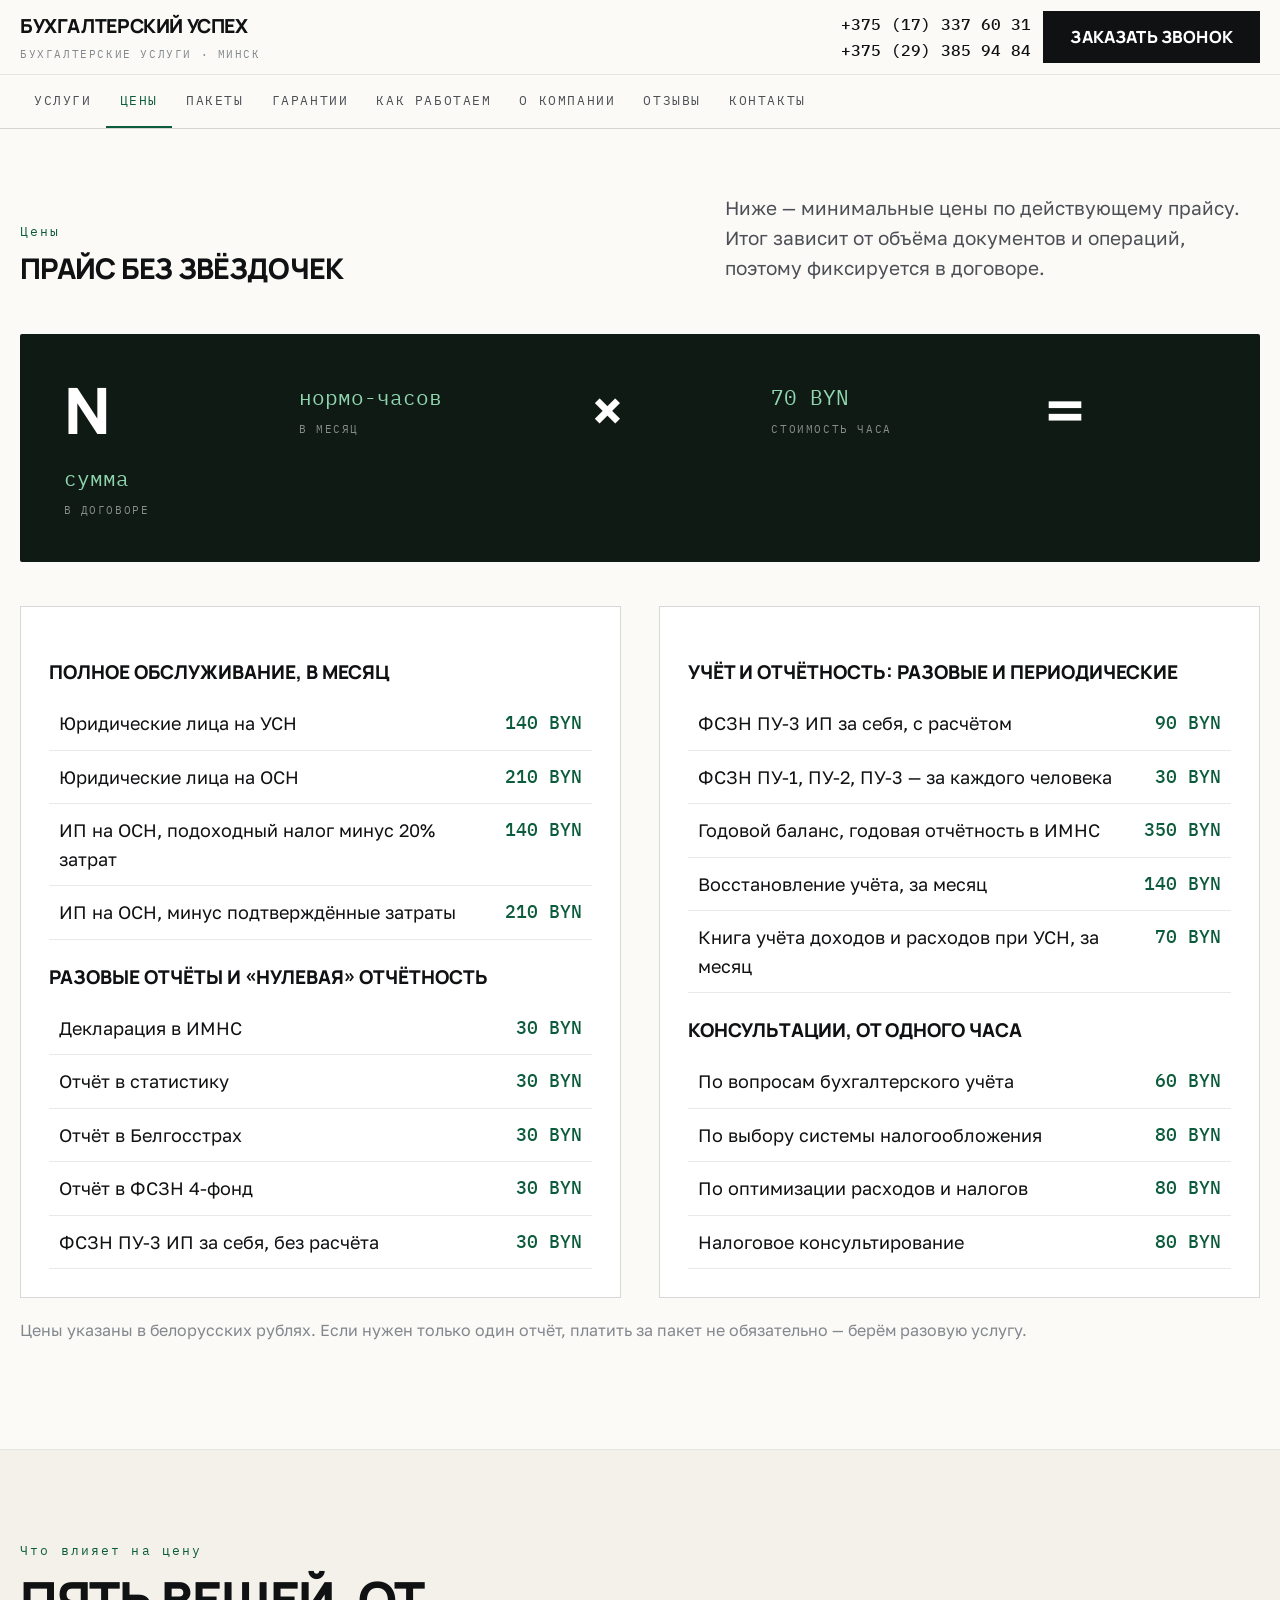
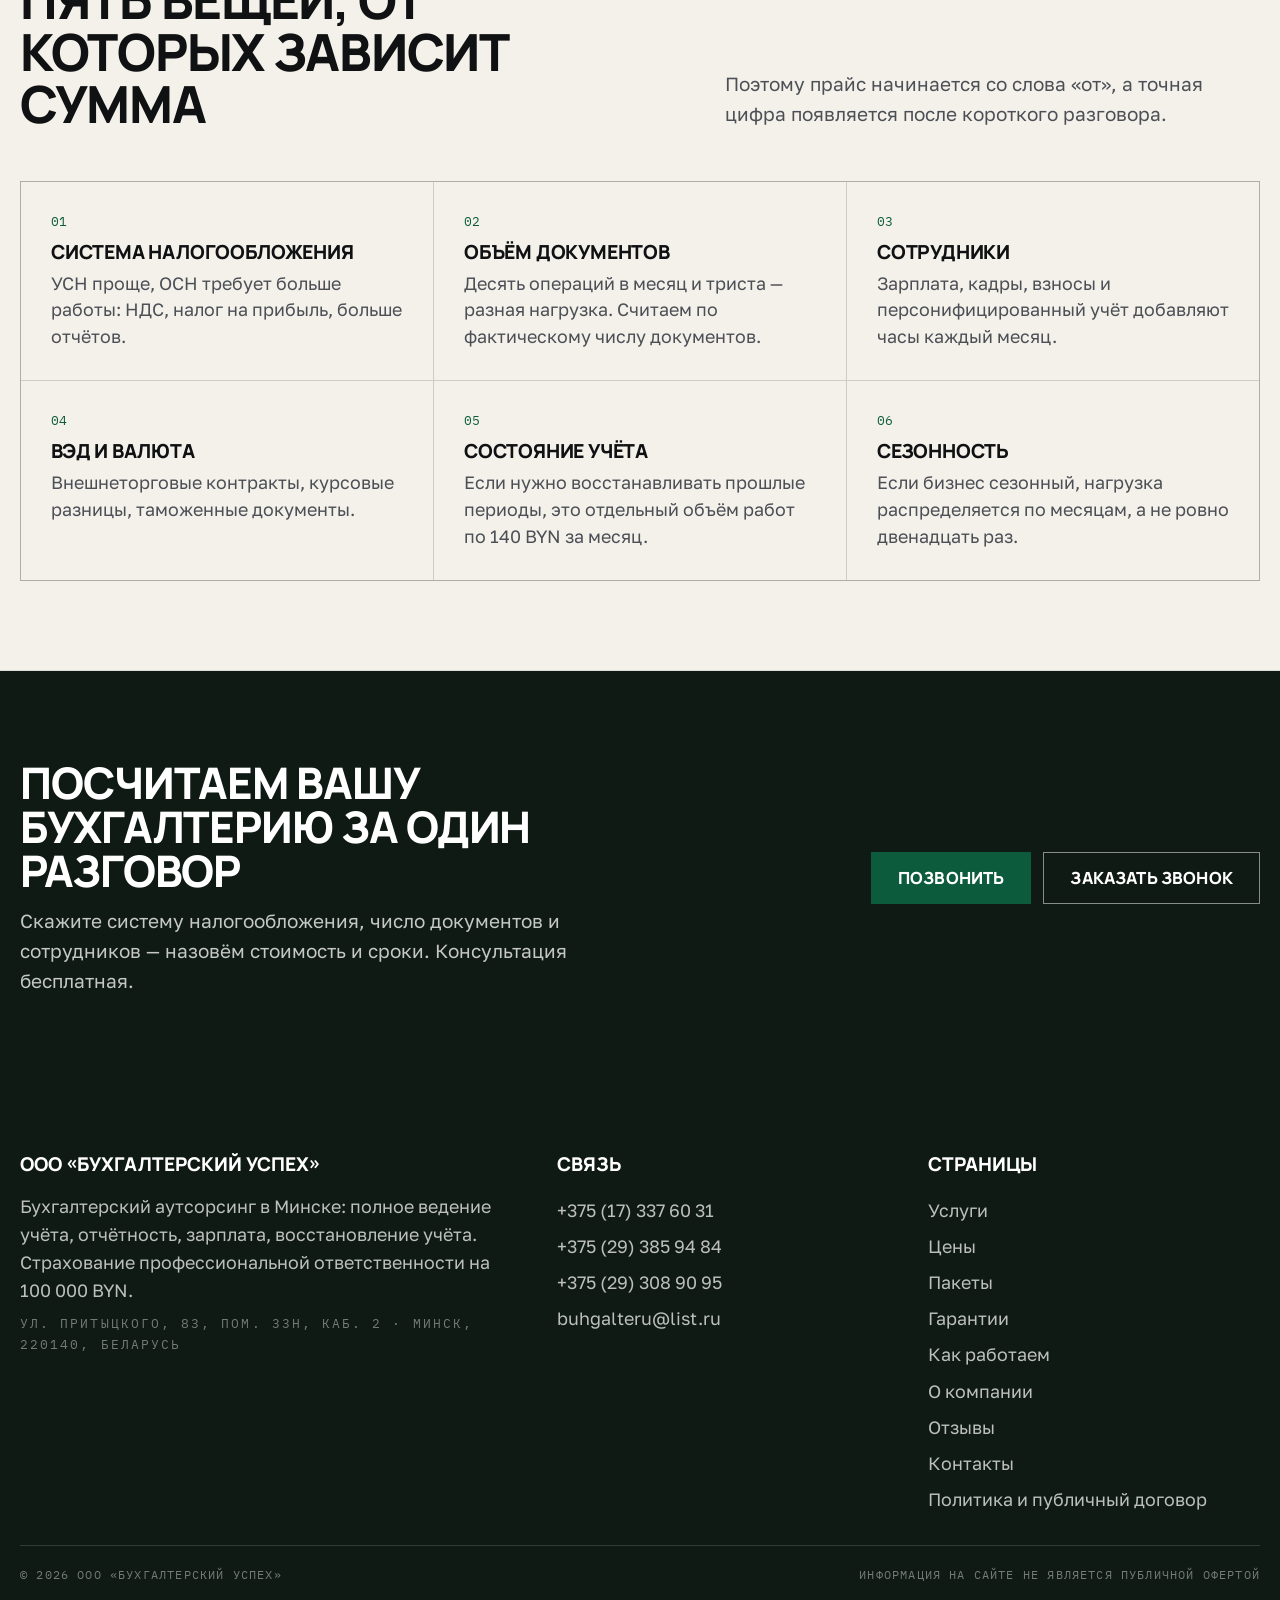
==== ceny.html @ fa07ab84 "Новый сайт Бухгалтерский успех: 10 страниц, крупная типографика, реальный прайс и пакеты, калькулято" ====
<!doctype html><html lang="ru"><head>
<meta charset="utf-8"><meta name="viewport" content="width=device-width,initial-scale=1">
<title>Цены на бухгалтерские услуги в Минске | Бухгалтерский успех</title><meta name="description" content="Прайс: обслуживание от 140 BYN для юрлиц на УСН, разовые отчёты от 30 BYN, годовой баланс 350 BYN, восстановление учёта 140 BYN в месяц, консультации от 60 BYN. Нормо-час 70 BYN.">
<meta property="og:title" content="Цены на бухгалтерские услуги в Минске | Бухгалтерский успех"><meta property="og:description" content="Прайс: обслуживание от 140 BYN для юрлиц на УСН, разовые отчёты от 30 BYN, годовой баланс 350 BYN, восстановление учёта 140 BYN в месяц, консультации от 60 BYN. Нормо-час 70 BYN.">
<meta property="og:type" content="website"><meta property="og:locale" content="ru_BY">
<link rel="icon" href="assets/img/favicon.svg" type="image/svg+xml">
<link rel="preconnect" href="https://fonts.googleapis.com"><link rel="preconnect" href="https://fonts.gstatic.com" crossorigin>
<link href="https://fonts.googleapis.com/css2?family=Manrope:wght@600;800&family=Golos+Text:wght@400;500;600&family=IBM+Plex+Mono:wght@400;500&display=swap" rel="stylesheet">
<style>
:root{--paper:#FBFAF7;--paper2:#F3F1EA;--ink:#101113;--ink2:#4C4F55;--ink3:#83878E;
--line:rgba(16,17,19,.16);--line2:rgba(16,17,19,.09);--deep:#0F1A15;--green:#0C5B3C;--green2:#0A4A31;
--f-d:'Manrope',system-ui,sans-serif;--f-t:'Golos Text',system-ui,sans-serif;--f-m:'IBM Plex Mono',monospace}
*{box-sizing:border-box}
html{-webkit-text-size-adjust:100%;font-size:19px}
body{margin:0;background:var(--paper);color:var(--ink);font-family:var(--f-t);font-size:19px;line-height:1.58;
-webkit-font-smoothing:antialiased;overflow-x:hidden}
body.is-locked{overflow:hidden}
img{max-width:100%;display:block}
a{color:inherit;text-decoration:none}
h1,h2,h3{font-family:var(--f-d);font-weight:800;letter-spacing:-.025em;line-height:1.02;margin:0;text-transform:uppercase;overflow-wrap:break-word;hyphens:auto}
.grid>*,.head>*,.frame>*,.cta>*{min-width:0}
p{margin:0 0 1em}
.wrap{width:min(1260px,100% - 40px);margin-inline:auto}
.mono{font-family:var(--f-m);font-size:.68rem;letter-spacing:.16em;text-transform:uppercase;color:var(--ink3)}
.top{position:sticky;top:0;z-index:60;background:rgba(251,250,247,.97);backdrop-filter:blur(10px);border-bottom:1px solid var(--line)}
.top__row{display:flex;align-items:center;gap:12px;min-height:74px;min-width:0}
.brand{display:flex;flex-direction:column;gap:3px;min-width:0;overflow:hidden;white-space:nowrap}
.brand b{font-family:var(--f-d);font-weight:800;font-size:1.02rem;letter-spacing:-.02em;text-transform:uppercase}
.brand span{font-family:var(--f-m);font-size:.6rem;letter-spacing:.14em;text-transform:uppercase;color:var(--ink3)}
.top__sp{flex:1;min-width:8px}
@media (max-width:700px){.brand span{display:none}}
.telbox{display:flex;flex-direction:column;gap:1px;text-align:right}
.telbox a{font-family:var(--f-m);font-size:.82rem;font-weight:500}
.telbox a:hover{color:var(--green)}
.btn{display:inline-flex;align-items:center;justify-content:center;gap:.5rem;min-height:52px;padding:0 26px;
background:var(--green);color:#fff;font-family:var(--f-d);font-weight:800;font-size:.88rem;letter-spacing:.01em;
text-transform:uppercase;border:1px solid var(--green);transition:background .18s,color .18s}
.btn:hover{background:var(--green2)}
.btn--dark{background:var(--ink);border-color:var(--ink)}
.btn--line{background:transparent;color:var(--ink);border-color:var(--ink)}
.btn--line:hover{background:var(--ink);color:#fff}
.burger{display:none;flex-direction:column;justify-content:center;gap:5px;width:46px;height:46px;border:1px solid var(--line);
background:transparent;padding:0 12px;cursor:pointer;flex:none;margin-left:auto}
.burger span{display:block;height:2px;background:var(--ink)}
@media (max-width:1099px){.telbox{display:none}.burger{display:flex}.top .btn{display:none}}
.navbar{border-top:1px solid var(--line2)}
.navbar__in{display:flex;align-items:center;gap:0;overflow-x:auto;scrollbar-width:none;-ms-overflow-style:none}
.navbar__in::-webkit-scrollbar{display:none;height:0}
.navbar a{flex:none;font-family:var(--f-m);font-size:.7rem;letter-spacing:.12em;text-transform:uppercase;
padding:15px 14px;white-space:nowrap;border-bottom:2px solid transparent;color:var(--ink2)}
.navbar a:hover{color:var(--ink);border-color:var(--green)}
.navbar a[aria-current="page"]{color:var(--green);border-color:var(--green)}
.hero{position:relative;min-height:clamp(560px,78vh,820px);display:flex;align-items:flex-end;overflow:hidden;background:var(--deep);color:#fff}
.hero__bg{position:absolute;inset:0}
.hero__bg img{width:100%;height:100%;object-fit:cover}
.hero::after{content:"";position:absolute;inset:0;background:linear-gradient(97deg,rgba(10,16,13,.93) 0%,rgba(10,16,13,.72) 48%,rgba(10,16,13,.14) 100%),linear-gradient(0deg,rgba(10,16,13,.7),rgba(10,16,13,0) 42%)}
.hero__in{position:relative;z-index:2;width:100%;padding-block:clamp(30px,5vw,64px)}
.hero h1{font-size:clamp(2.35rem,6vw,5.2rem);max-width:16ch}
.hero h1 i{font-style:normal;color:#8FD5AE}
.hero p{color:rgba(255,255,255,.86);max-width:46ch;margin-top:18px;font-size:1.02rem}
.hero__cta{display:flex;flex-wrap:wrap;gap:12px;margin-top:26px}
.hero .btn--line{color:#fff;border-color:rgba(255,255,255,.5)}
.hero .btn--line:hover{background:#fff;color:var(--ink)}
.hero__facts{display:flex;flex-wrap:wrap;gap:10px 28px;margin-top:30px;padding-top:20px;border-top:1px solid rgba(255,255,255,.24)}
.hero__facts div{font-family:var(--f-m);font-size:.68rem;letter-spacing:.1em;text-transform:uppercase;color:rgba(255,255,255,.78)}
.hero__facts b{display:block;font-family:var(--f-d);font-size:1.5rem;letter-spacing:-.02em;color:#fff;margin-bottom:2px}
.fbar{display:none;position:fixed;left:0;right:0;bottom:0;z-index:70;gap:4px;padding:7px 8px;
background:rgba(15,26,21,.97);backdrop-filter:blur(10px)}
.fbar a{flex:1;display:flex;align-items:center;justify-content:center;gap:6px;padding:11px 4px;color:#fff;
font-family:var(--f-m);font-size:.62rem;letter-spacing:.06em;text-transform:uppercase;border:1px solid rgba(255,255,255,.16)}
.fbar a:first-child{background:var(--green);border-color:var(--green)}
.fbar svg{width:15px;height:15px;stroke:currentColor;fill:none;stroke-width:1.8}
@media (max-width:1099px){.fbar{display:flex}body{padding-bottom:60px}}
</style>
<link rel="stylesheet" href="assets/css/site.v1.css">
</head><body>
<header class="top">
  <div class="wrap top__row">
    <a class="brand" href="index.html"><b>Бухгалтерский успех</b><span>бухгалтерские услуги · Минск</span></a>
    <span class="top__sp"></span>
    <div class="telbox"><a href="tel:+375173376031">+375 (17) 337 60 31</a><a href="tel:+375293859484">+375 (29) 385 94 84</a></div>
    <a class="btn btn--dark" href="kontakty.html#zayavka">Заказать звонок</a>
    <button class="burger" id="burger" aria-label="Меню" aria-expanded="false" aria-controls="drawer"><span></span><span></span><span></span></button>
  </div>
  <nav class="navbar" aria-label="Страницы сайта"><div class="wrap navbar__in"><a href="uslugi.html">Услуги</a><a href="ceny.html" aria-current="page">Цены</a><a href="tarify.html">Пакеты</a><a href="garantii.html">Гарантии</a><a href="kak-rabotaem.html">Как работаем</a><a href="o-kompanii.html">О компании</a><a href="otzyvy.html">Отзывы</a><a href="kontakty.html">Контакты</a></div></nav>
</header>
<main>
<section class="sec" style="padding-top:clamp(40px,5vw,72px)">
  <div class="wrap">
    <div class="head">
      <div><span class="num">Цены</span><h1>Прайс без звёздочек</h1></div>
      <p>Ниже — минимальные цены по действующему прайсу. Итог зависит от объёма документов и операций, поэтому фиксируется в договоре.</p>
    </div>

<div class="formula">
  <b>N</b><span>нормо-часов<small>в месяц</small></span>
  <b>×</b><span>70 BYN<small>стоимость часа</small></span>
  <b>=</b><span>сумма<small>в договоре</small></span>
</div>
    <div class="grid g2" style="margin-top:clamp(24px,4vw,44px);background:none;border:0;gap:clamp(18px,3vw,42px)">
      <div style="background:#fff;border:1px solid var(--line);padding:clamp(18px,2.6vw,28px)"><table class="price"><caption>Полное обслуживание, в месяц</caption><tbody><tr><td>Юридические лица на УСН</td><td>140 BYN</td></tr><tr><td>Юридические лица на ОСН</td><td>210 BYN</td></tr><tr><td>ИП на ОСН, подоходный налог минус 20% затрат</td><td>140 BYN</td></tr><tr><td>ИП на ОСН, минус подтверждённые затраты</td><td>210 BYN</td></tr></tbody></table><table class="price"><caption>Разовые отчёты и «нулевая» отчётность</caption><tbody><tr><td>Декларация в ИМНС</td><td>30 BYN</td></tr><tr><td>Отчёт в статистику</td><td>30 BYN</td></tr><tr><td>Отчёт в Белгосстрах</td><td>30 BYN</td></tr><tr><td>Отчёт в ФСЗН 4-фонд</td><td>30 BYN</td></tr><tr><td>ФСЗН ПУ-3 ИП за себя, без расчёта</td><td>30 BYN</td></tr></tbody></table></div>
      <div style="background:#fff;border:1px solid var(--line);padding:clamp(18px,2.6vw,28px)"><table class="price"><caption>Учёт и отчётность: разовые и периодические</caption><tbody><tr><td>ФСЗН ПУ-3 ИП за себя, с расчётом</td><td>90 BYN</td></tr><tr><td>ФСЗН ПУ-1, ПУ-2, ПУ-3 — за каждого человека</td><td>30 BYN</td></tr><tr><td>Годовой баланс, годовая отчётность в ИМНС</td><td>350 BYN</td></tr><tr><td>Восстановление учёта, за месяц</td><td>140 BYN</td></tr><tr><td>Книга учёта доходов и расходов при УСН, за месяц</td><td>70 BYN</td></tr></tbody></table><table class="price"><caption>Консультации, от одного часа</caption><tbody><tr><td>По вопросам бухгалтерского учёта</td><td>60 BYN</td></tr><tr><td>По выбору системы налогообложения</td><td>80 BYN</td></tr><tr><td>По оптимизации расходов и налогов</td><td>80 BYN</td></tr><tr><td>Налоговое консультирование</td><td>80 BYN</td></tr></tbody></table></div>
    </div>
    <p class="form__note" style="margin-top:20px">Цены указаны в белорусских рублях. Если нужен только один отчёт, платить за пакет не обязательно — берём разовую услугу.</p>
  </div>
</section>
<section class="sec sec--alt">
  <div class="wrap">
    <div class="head">
      <div><span class="num">Что влияет на цену</span><h2>Пять вещей, от которых зависит сумма</h2></div>
      <p>Поэтому прайс начинается со слова «от», а точная цифра появляется после короткого разговора.</p>
    </div>
    <div class="grid g3">
      <div class="cell"><span class="n">01</span><h3>Система налогообложения</h3><p>УСН проще, ОСН требует больше работы: НДС, налог на прибыль, больше отчётов.</p></div>
      <div class="cell"><span class="n">02</span><h3>Объём документов</h3><p>Десять операций в месяц и триста — разная нагрузка. Считаем по фактическому числу документов.</p></div>
      <div class="cell"><span class="n">03</span><h3>Сотрудники</h3><p>Зарплата, кадры, взносы и персонифицированный учёт добавляют часы каждый месяц.</p></div>
      <div class="cell"><span class="n">04</span><h3>ВЭД и валюта</h3><p>Внешнеторговые контракты, курсовые разницы, таможенные документы.</p></div>
      <div class="cell"><span class="n">05</span><h3>Состояние учёта</h3><p>Если нужно восстанавливать прошлые периоды, это отдельный объём работ по 140 BYN за месяц.</p></div>
      <div class="cell"><span class="n">06</span><h3>Сезонность</h3><p>Если бизнес сезонный, нагрузка распределяется по месяцам, а не ровно двенадцать раз.</p></div>
    </div>
  </div>
</section>

<section class="sec sec--dark"><div class="wrap">
  <div class="cta" style="background:transparent;padding:0">
    <div>
      <h2>Посчитаем вашу бухгалтерию за один разговор</h2>
      <p>Скажите систему налогообложения, число документов и сотрудников — назовём стоимость и сроки. Консультация бесплатная.</p>
    </div>
    <div style="display:flex;flex-wrap:wrap;gap:12px">
      <a class="btn" href="tel:+375173376031">Позвонить</a>
      <a class="btn btn--line" href="kontakty.html#zayavka">Заказать звонок</a>
    </div>
  </div>
</div></section></main>
<footer>
  <div class="wrap">
    <div class="fgrid">
      <div>
        <b>ООО «Бухгалтерский успех»</b>
        <p style="margin:0 0 10px">Бухгалтерский аутсорсинг в Минске: полное ведение учёта, отчётность, зарплата, восстановление учёта. Страхование профессиональной ответственности на 100 000 BYN.</p>
        <p class="mono" style="color:rgba(255,255,255,.42)">ул. Притыцкого, 83, пом. 33н, каб. 2 · Минск, 220140, Беларусь</p>
      </div>
      <div>
        <b>Связь</b>
        <a class="lnk" href="tel:+375173376031">+375 (17) 337 60 31</a>
        <a class="lnk" href="tel:+375293859484">+375 (29) 385 94 84</a>
        <a class="lnk" href="tel:+375293089095">+375 (29) 308 90 95</a>
        <a class="lnk" href="mailto:buhgalteru@list.ru">buhgalteru@list.ru</a>
      </div>
      <div>
        <b>Страницы</b>
        <a class="lnk" href="uslugi.html">Услуги</a><a class="lnk" href="ceny.html">Цены</a><a class="lnk" href="tarify.html">Пакеты</a><a class="lnk" href="garantii.html">Гарантии</a><a class="lnk" href="kak-rabotaem.html">Как работаем</a><a class="lnk" href="o-kompanii.html">О компании</a><a class="lnk" href="otzyvy.html">Отзывы</a><a class="lnk" href="kontakty.html">Контакты</a>
        <a class="lnk" href="politika.html">Политика и публичный договор</a>
      </div>
    </div>
    <div class="fbot"><span>© 2026 ООО «Бухгалтерский успех»</span><span>Информация на сайте не является публичной офертой</span></div>
  </div>
</footer>
<div class="drawer" id="drawer" data-open="false">
  <div class="drawer__inner" role="dialog" aria-modal="true" aria-label="Меню сайта">
    <div class="drawer__top"><span class="mono">Меню</span><button class="drawer__close" id="drawerClose" aria-label="Закрыть меню"></button></div>
    <a class="dl" href="uslugi.html">Услуги</a><a class="dl" href="ceny.html">Цены</a><a class="dl" href="tarify.html">Пакеты</a><a class="dl" href="garantii.html">Гарантии</a><a class="dl" href="kak-rabotaem.html">Как работаем</a><a class="dl" href="o-kompanii.html">О компании</a><a class="dl" href="otzyvy.html">Отзывы</a><a class="dl" href="kontakty.html">Контакты</a><a class="dl" href="politika.html">Политика</a>
    <a class="btn" href="tel:+375173376031">Позвонить +375 (17) 337 60 31</a>
    <a class="btn btn--line" href="kontakty.html#zayavka">Заказать звонок</a>
  </div>
</div>
<div class="fbar">
  <a href="tel:+375173376031"><svg viewBox="0 0 24 24"><path d="M6 3h3l2 5-2 2a12 12 0 006 6l2-2 5 2v3a2 2 0 01-2 2A17 17 0 014 5a2 2 0 012-2z"/></svg>Позвонить</a>
  <a href="https://wa.me/375293859484" target="_blank" rel="noopener"><svg viewBox="0 0 24 24"><path d="M20 12a8 8 0 01-11.8 7L4 20l1-4.2A8 8 0 1120 12z"/><path d="M9 9.5c0 3 2.5 5.5 5.5 5.5"/></svg>WhatsApp</a>
  <a href="viber://chat?number=%2B375293859484"><svg viewBox="0 0 24 24"><path d="M12 4c4 0 7 3 7 7a7 7 0 01-7 7c-1.6 0-3-.4-4-1.2L5 18l1-3c-.7-1-1-2.2-1-3.5C5 7 8 4 12 4z"/><path d="M10 9l2 5 2-5"/></svg>Viber</a>
  <a href="https://t.me/+375293859484" target="_blank" rel="noopener"><svg viewBox="0 0 24 24"><path d="M21 5L3 11l5 2 2 6 3-4 5 3z"/></svg>Telegram</a>
</div>
<script src="assets/js/main.v1.js" defer></script>
</body></html>
---- assets/css/site.v1.css ----
:root{--paper:#FBFAF7;--paper2:#F3F1EA;--ink:#101113;--ink2:#4C4F55;--ink3:#83878E;
--line:rgba(16,17,19,.16);--line2:rgba(16,17,19,.09);--deep:#0F1A15;--green:#0C5B3C;--green2:#0A4A31;
--f-d:'Manrope',system-ui,sans-serif;--f-t:'Golos Text',system-ui,sans-serif;--f-m:'IBM Plex Mono',monospace}
*{box-sizing:border-box}
html{-webkit-text-size-adjust:100%;font-size:19px}
body{margin:0;background:var(--paper);color:var(--ink);font-family:var(--f-t);font-size:19px;line-height:1.58;
-webkit-font-smoothing:antialiased;overflow-x:hidden}
body.is-locked{overflow:hidden}
img{max-width:100%;display:block}
a{color:inherit;text-decoration:none}
h1,h2,h3{font-family:var(--f-d);font-weight:800;letter-spacing:-.025em;line-height:1.02;margin:0;text-transform:uppercase;overflow-wrap:break-word;hyphens:auto}
.grid>*,.head>*,.frame>*,.cta>*{min-width:0}
p{margin:0 0 1em}
.wrap{width:min(1260px,100% - 40px);margin-inline:auto}
.mono{font-family:var(--f-m);font-size:.68rem;letter-spacing:.16em;text-transform:uppercase;color:var(--ink3)}
.top{position:sticky;top:0;z-index:60;background:rgba(251,250,247,.97);backdrop-filter:blur(10px);border-bottom:1px solid var(--line)}
.top__row{display:flex;align-items:center;gap:12px;min-height:74px;min-width:0}
.brand{display:flex;flex-direction:column;gap:3px;min-width:0;overflow:hidden;white-space:nowrap}
.brand b{font-family:var(--f-d);font-weight:800;font-size:1.02rem;letter-spacing:-.02em;text-transform:uppercase}
.brand span{font-family:var(--f-m);font-size:.6rem;letter-spacing:.14em;text-transform:uppercase;color:var(--ink3)}
.top__sp{flex:1;min-width:8px}
@media (max-width:700px){.brand span{display:none}}
.telbox{display:flex;flex-direction:column;gap:1px;text-align:right}
.telbox a{font-family:var(--f-m);font-size:.82rem;font-weight:500}
.telbox a:hover{color:var(--green)}
.btn{display:inline-flex;align-items:center;justify-content:center;gap:.5rem;min-height:52px;padding:0 26px;
background:var(--green);color:#fff;font-family:var(--f-d);font-weight:800;font-size:.88rem;letter-spacing:.01em;
text-transform:uppercase;border:1px solid var(--green);transition:background .18s,color .18s}
.btn:hover{background:var(--green2)}
.btn--dark{background:var(--ink);border-color:var(--ink)}
.btn--line{background:transparent;color:var(--ink);border-color:var(--ink)}
.btn--line:hover{background:var(--ink);color:#fff}
.burger{display:none;flex-direction:column;justify-content:center;gap:5px;width:46px;height:46px;border:1px solid var(--line);
background:transparent;padding:0 12px;cursor:pointer;flex:none;margin-left:auto}
.burger span{display:block;height:2px;background:var(--ink)}
@media (max-width:1099px){.telbox{display:none}.burger{display:flex}.top .btn{display:none}}
.navbar{border-top:1px solid var(--line2)}
.navbar__in{display:flex;align-items:center;gap:0;overflow-x:auto;scrollbar-width:none;-ms-overflow-style:none}
.navbar__in::-webkit-scrollbar{display:none;height:0}
.navbar a{flex:none;font-family:var(--f-m);font-size:.7rem;letter-spacing:.12em;text-transform:uppercase;
padding:15px 14px;white-space:nowrap;border-bottom:2px solid transparent;color:var(--ink2)}
.navbar a:hover{color:var(--ink);border-color:var(--green)}
.navbar a[aria-current="page"]{color:var(--green);border-color:var(--green)}
.hero{position:relative;min-height:clamp(560px,78vh,820px);display:flex;align-items:flex-end;overflow:hidden;background:var(--deep);color:#fff}
.hero__bg{position:absolute;inset:0}
.hero__bg img{width:100%;height:100%;object-fit:cover}
.hero::after{content:"";position:absolute;inset:0;background:linear-gradient(97deg,rgba(10,16,13,.93) 0%,rgba(10,16,13,.72) 48%,rgba(10,16,13,.14) 100%),linear-gradient(0deg,rgba(10,16,13,.7),rgba(10,16,13,0) 42%)}
.hero__in{position:relative;z-index:2;width:100%;padding-block:clamp(30px,5vw,64px)}
.hero h1{font-size:clamp(2.35rem,6vw,5.2rem);max-width:16ch}
.hero h1 i{font-style:normal;color:#8FD5AE}
.hero p{color:rgba(255,255,255,.86);max-width:46ch;margin-top:18px;font-size:1.02rem}
.hero__cta{display:flex;flex-wrap:wrap;gap:12px;margin-top:26px}
.hero .btn--line{color:#fff;border-color:rgba(255,255,255,.5)}
.hero .btn--line:hover{background:#fff;color:var(--ink)}
.hero__facts{display:flex;flex-wrap:wrap;gap:10px 28px;margin-top:30px;padding-top:20px;border-top:1px solid rgba(255,255,255,.24)}
.hero__facts div{font-family:var(--f-m);font-size:.68rem;letter-spacing:.1em;text-transform:uppercase;color:rgba(255,255,255,.78)}
.hero__facts b{display:block;font-family:var(--f-d);font-size:1.5rem;letter-spacing:-.02em;color:#fff;margin-bottom:2px}
.fbar{display:none;position:fixed;left:0;right:0;bottom:0;z-index:70;gap:4px;padding:7px 8px;
background:rgba(15,26,21,.97);backdrop-filter:blur(10px)}
.fbar a{flex:1;display:flex;align-items:center;justify-content:center;gap:6px;padding:11px 4px;color:#fff;
font-family:var(--f-m);font-size:.62rem;letter-spacing:.06em;text-transform:uppercase;border:1px solid rgba(255,255,255,.16)}
.fbar a:first-child{background:var(--green);border-color:var(--green)}
.fbar svg{width:15px;height:15px;stroke:currentColor;fill:none;stroke-width:1.8}
@media (max-width:1099px){.fbar{display:flex}body{padding-bottom:60px}}

.sec{padding:clamp(52px,7vw,104px) 0;border-bottom:1px solid var(--line2)}
.sec--alt{background:var(--paper2)}
.sec--dark{background:var(--deep);color:#fff;border-bottom:0}
.sec--dark .mono{color:rgba(255,255,255,.45)}
.sec--dark p{color:rgba(255,255,255,.78)}
.head{display:grid;grid-template-columns:minmax(0,1.1fr) minmax(0,.9fr);gap:clamp(18px,4vw,64px);align-items:end;margin-bottom:clamp(26px,4vw,52px)}
.head h2{font-size:clamp(1.75rem,4vw,3.4rem);max-width:18ch}
.head p{color:var(--ink2);font-size:1rem;max-width:46ch;margin:0}
@media (max-width:960px){.head{grid-template-columns:minmax(0,1fr)}}
.num{font-family:var(--f-m);font-size:.7rem;letter-spacing:.16em;color:var(--green);display:block;margin-bottom:12px}
.sec--dark .num{color:#8FD5AE}
.lead{font-size:1.12rem;line-height:1.5;color:var(--ink2);max-width:52ch}
.grid{display:grid;gap:1px;background:var(--line);border:1px solid var(--line)}
.g2{grid-template-columns:repeat(2,minmax(0,1fr))}
.g3{grid-template-columns:repeat(3,minmax(0,1fr))}
.g4{grid-template-columns:repeat(4,minmax(0,1fr))}
@media (max-width:1000px){.g3,.g4{grid-template-columns:repeat(2,minmax(0,1fr))}}
@media (max-width:700px){.g3,.g4{grid-template-columns:minmax(0,1fr)}}
@media (max-width:700px){.g2,.g3,.g4{grid-template-columns:minmax(0,1fr)}}
.cell{background:var(--paper);padding:clamp(20px,2.4vw,30px);min-width:0}
.sec--alt .cell{background:var(--paper2)}
.cell h3{font-size:1.02rem;margin-bottom:8px;letter-spacing:-.01em}
.cell p{font-size:.94rem;color:var(--ink2);margin:0;line-height:1.5}
.cell .n{font-family:var(--f-m);font-size:.68rem;color:var(--green);display:block;margin-bottom:10px}
.rows{border-top:1px solid var(--ink)}
.row{display:grid;grid-template-columns:64px minmax(0,1.1fr) minmax(0,1.2fr) auto;gap:20px;align-items:baseline;
padding:20px 0;border-bottom:1px solid var(--line2)}
.row b{font-family:var(--f-d);font-size:1.02rem;font-weight:800;text-transform:uppercase;letter-spacing:-.01em}
.row span{color:var(--ink2);font-size:.95rem}
.row em{font-family:var(--f-m);font-style:normal;font-size:.95rem;white-space:nowrap;color:var(--green);font-weight:500}
@media (max-width:820px){.row{grid-template-columns:44px minmax(0,1fr);row-gap:6px}.row span{grid-column:2}
.row em{grid-column:2;white-space:normal}}
@media (max-width:560px){.price td{padding:11px 6px;font-size:.9rem}.price td:last-child{white-space:normal}
.price caption{font-size:.94rem}}
.price{width:100%;border-collapse:collapse;font-size:.95rem}
.price caption{text-align:left;font-family:var(--f-d);font-weight:800;text-transform:uppercase;font-size:1rem;
padding:22px 0 10px;color:var(--ink)}
.price td{padding:12px 10px;border-bottom:1px solid var(--line2);vertical-align:top}
.price td:last-child{text-align:right;font-family:var(--f-m);font-weight:500;white-space:nowrap;color:var(--green)}
.price tr:hover td{background:rgba(12,91,60,.04)}
.formula{display:grid;grid-template-columns:auto auto auto auto auto;min-width:0;gap:clamp(8px,1.6vw,20px);align-items:center;
background:var(--deep);color:#fff;padding:clamp(22px,3.4vw,44px);border-radius:2px}
.formula b{font-family:var(--f-d);font-size:clamp(1.9rem,5vw,4rem);font-weight:800;letter-spacing:-.03em;line-height:1}
.formula span{font-family:var(--f-m);font-size:clamp(.85rem,2vw,1.1rem);color:#8FD5AE}
.formula small{display:block;font-family:var(--f-m);font-size:.6rem;letter-spacing:.14em;text-transform:uppercase;color:rgba(255,255,255,.5);margin-top:6px}
@media (max-width:760px){.formula{grid-template-columns:auto auto;justify-content:start}}
.slider{display:grid;gap:18px;background:var(--paper);border:1px solid var(--line);padding:clamp(20px,3vw,34px)}
.sec--alt .slider{background:#fff}
.slider input[type=range]{width:100%;-webkit-appearance:none;appearance:none;height:4px;background:var(--line);outline:none}
.slider input[type=range]::-webkit-slider-thumb{-webkit-appearance:none;width:26px;height:26px;border-radius:50%;
background:var(--green);border:3px solid #fff;box-shadow:0 0 0 1px var(--green);cursor:pointer}
.slider input[type=range]::-moz-range-thumb{width:22px;height:22px;border-radius:50%;background:var(--green);
border:3px solid #fff;cursor:pointer}
.slider__top{display:flex;justify-content:space-between;align-items:baseline;gap:14px;flex-wrap:wrap}
.slider__val{font-family:var(--f-d);font-size:clamp(2rem,5vw,3.4rem);font-weight:800;letter-spacing:-.03em;line-height:1}
.slider__val small{font-family:var(--f-m);font-size:.72rem;letter-spacing:.12em;text-transform:uppercase;color:var(--ink3);margin-left:8px}
.slider__hint{font-size:.94rem;color:var(--ink2);margin:0}
.pack{border:1px solid var(--line);padding:18px 20px;background:var(--paper);display:grid;gap:4px}
.pack.is-near{background:#EAF4EE;border-color:var(--green)}
.pack b{font-family:var(--f-d);font-size:1.02rem;text-transform:uppercase}
.pack span{font-family:var(--f-m);font-size:.9rem;color:var(--green)}
.pack small{font-size:.82rem;color:var(--ink3)}
.photo{margin:0}
.photo img{width:100%;height:100%;object-fit:cover}
.photo figcaption{font-family:var(--f-m);font-size:.66rem;letter-spacing:.1em;text-transform:uppercase;color:var(--ink3);padding-top:10px}
.frame{display:grid;grid-template-columns:minmax(0,1fr) minmax(0,1fr);gap:clamp(18px,3.4vw,48px);align-items:center}
.frame img{width:100%;height:clamp(260px,34vw,460px);object-fit:cover}
@media (max-width:900px){.frame{grid-template-columns:minmax(0,1fr)}}
.quote{background:var(--paper);border-left:3px solid var(--green);padding:clamp(20px,2.6vw,32px)}
.sec--alt .quote{background:#fff}
.quote p{font-size:1rem;line-height:1.55;color:var(--ink2);margin:0 0 14px}
.quote q{quotes:"«" "»";font-family:var(--f-t)}
.quote b{display:block;font-family:var(--f-d);font-weight:800;font-size:.92rem;text-transform:uppercase;letter-spacing:.01em}
.quote small{font-family:var(--f-m);font-size:.66rem;letter-spacing:.1em;text-transform:uppercase;color:var(--ink3)}
.acc{border-top:1px solid var(--ink)}
.acc__i{border-bottom:1px solid var(--line2)}
.acc__q{width:100%;text-align:left;background:none;border:0;font:inherit;font-family:var(--f-d);font-weight:800;
text-transform:uppercase;font-size:1.02rem;letter-spacing:-.005em;padding:20px 40px 20px 0;cursor:pointer;
position:relative;color:var(--ink)}
.acc__q::after{content:"+";position:absolute;right:6px;top:16px;font-family:var(--f-m);font-size:1.3rem;color:var(--green)}
.acc__q[aria-expanded="true"]::after{content:"–"}
.acc__a{display:none;padding:0 0 22px;color:var(--ink2);font-size:.97rem;max-width:74ch}
.acc__i.is-open .acc__a{display:block}
.check{display:grid;gap:1px;background:var(--line);border:1px solid var(--line)}
.check label{background:var(--paper);display:flex;gap:14px;align-items:flex-start;padding:16px 20px;cursor:pointer;font-size:.95rem}
.check input{width:24px;height:24px;flex:none;margin:0;accent-color:var(--green)}
.check label:hover{background:#EAF4EE}
.checkout{background:var(--deep);color:#fff;padding:clamp(22px,3vw,34px);display:grid;gap:12px;align-content:start}
.checkout b{font-family:var(--f-d);font-size:clamp(1.6rem,4vw,2.6rem);font-weight:800;letter-spacing:-.03em;line-height:1}
.checkout p{color:rgba(255,255,255,.78);font-size:.95rem;margin:0}
.form{display:grid;gap:14px;max-width:600px}
.form label{display:grid;gap:7px;font-family:var(--f-m);font-size:.62rem;letter-spacing:.12em;text-transform:uppercase;color:var(--ink3)}
.form input,.form select,.form textarea{width:100%;min-width:0;font-family:var(--f-t);font-size:1rem;padding:14px 15px;
border:1px solid var(--line);background:#fff;color:var(--ink);border-radius:0}
.form textarea{min-height:110px;resize:vertical}
.form input:focus,.form select:focus,.form textarea:focus{outline:2px solid var(--green);outline-offset:1px}
.form__note{font-size:.84rem;color:var(--ink3)}
.formout{font-family:var(--f-m);font-size:.8rem;color:var(--green);min-height:1.2em}
.cta{display:grid;grid-template-columns:minmax(0,1fr) auto;gap:24px;align-items:center;background:var(--deep);color:#fff;
padding:clamp(26px,4vw,52px)}
.cta h2{font-size:clamp(1.6rem,3.4vw,2.8rem);max-width:24ch;color:#fff}
.cta p{color:rgba(255,255,255,.76);margin:12px 0 0;max-width:48ch}
.cta .btn--line{color:#fff;border-color:rgba(255,255,255,.5)}
.cta .btn--line:hover{background:#fff;color:var(--ink)}
@media (max-width:820px){.cta{grid-template-columns:minmax(0,1fr)}}
footer{background:var(--deep);color:rgba(255,255,255,.72);padding:clamp(34px,5vw,64px) 0 26px;font-size:.94rem}
footer a:hover{color:#fff}
.fgrid{display:grid;grid-template-columns:minmax(0,1.5fr) minmax(0,1fr) minmax(0,1fr);gap:clamp(20px,3vw,40px);
padding-bottom:28px;border-bottom:1px solid rgba(255,255,255,.14)}
@media (max-width:860px){.fgrid{grid-template-columns:minmax(0,1fr)}}
footer b{font-family:var(--f-d);font-weight:800;text-transform:uppercase;font-size:1rem;color:#fff;display:block;margin-bottom:12px}
footer .lnk{display:block;padding:4px 0}
.fbot{display:flex;flex-wrap:wrap;gap:10px;justify-content:space-between;padding-top:20px;
font-family:var(--f-m);font-size:.62rem;letter-spacing:.1em;text-transform:uppercase;color:rgba(255,255,255,.42)}
.drawer{position:fixed;inset:0;z-index:100;background:rgba(8,12,10,.6);display:none}
.drawer[data-open="true"]{display:block}
.drawer__inner{position:absolute;top:0;right:0;bottom:0;width:min(420px,92%);background:var(--paper);
padding:22px;display:flex;flex-direction:column;overflow-y:auto}
.drawer__top{display:flex;align-items:center;justify-content:space-between;margin-bottom:18px}
.drawer__close{width:44px;height:44px;border:1px solid var(--line);background:transparent;cursor:pointer;position:relative}
.drawer__close::before,.drawer__close::after{content:"";position:absolute;left:50%;top:50%;width:16px;height:2px;background:var(--ink)}
.drawer__close::before{transform:translate(-50%,-50%) rotate(45deg)}
.drawer__close::after{transform:translate(-50%,-50%) rotate(-45deg)}
.dl{display:block;font-family:var(--f-d);font-weight:800;text-transform:uppercase;font-size:1.02rem;
padding:14px 0;border-bottom:1px solid var(--line2)}
.dl[aria-current]{color:var(--green)}
.drawer .btn{margin-top:20px;width:100%}
.drawer .btn+.btn{margin-top:10px}
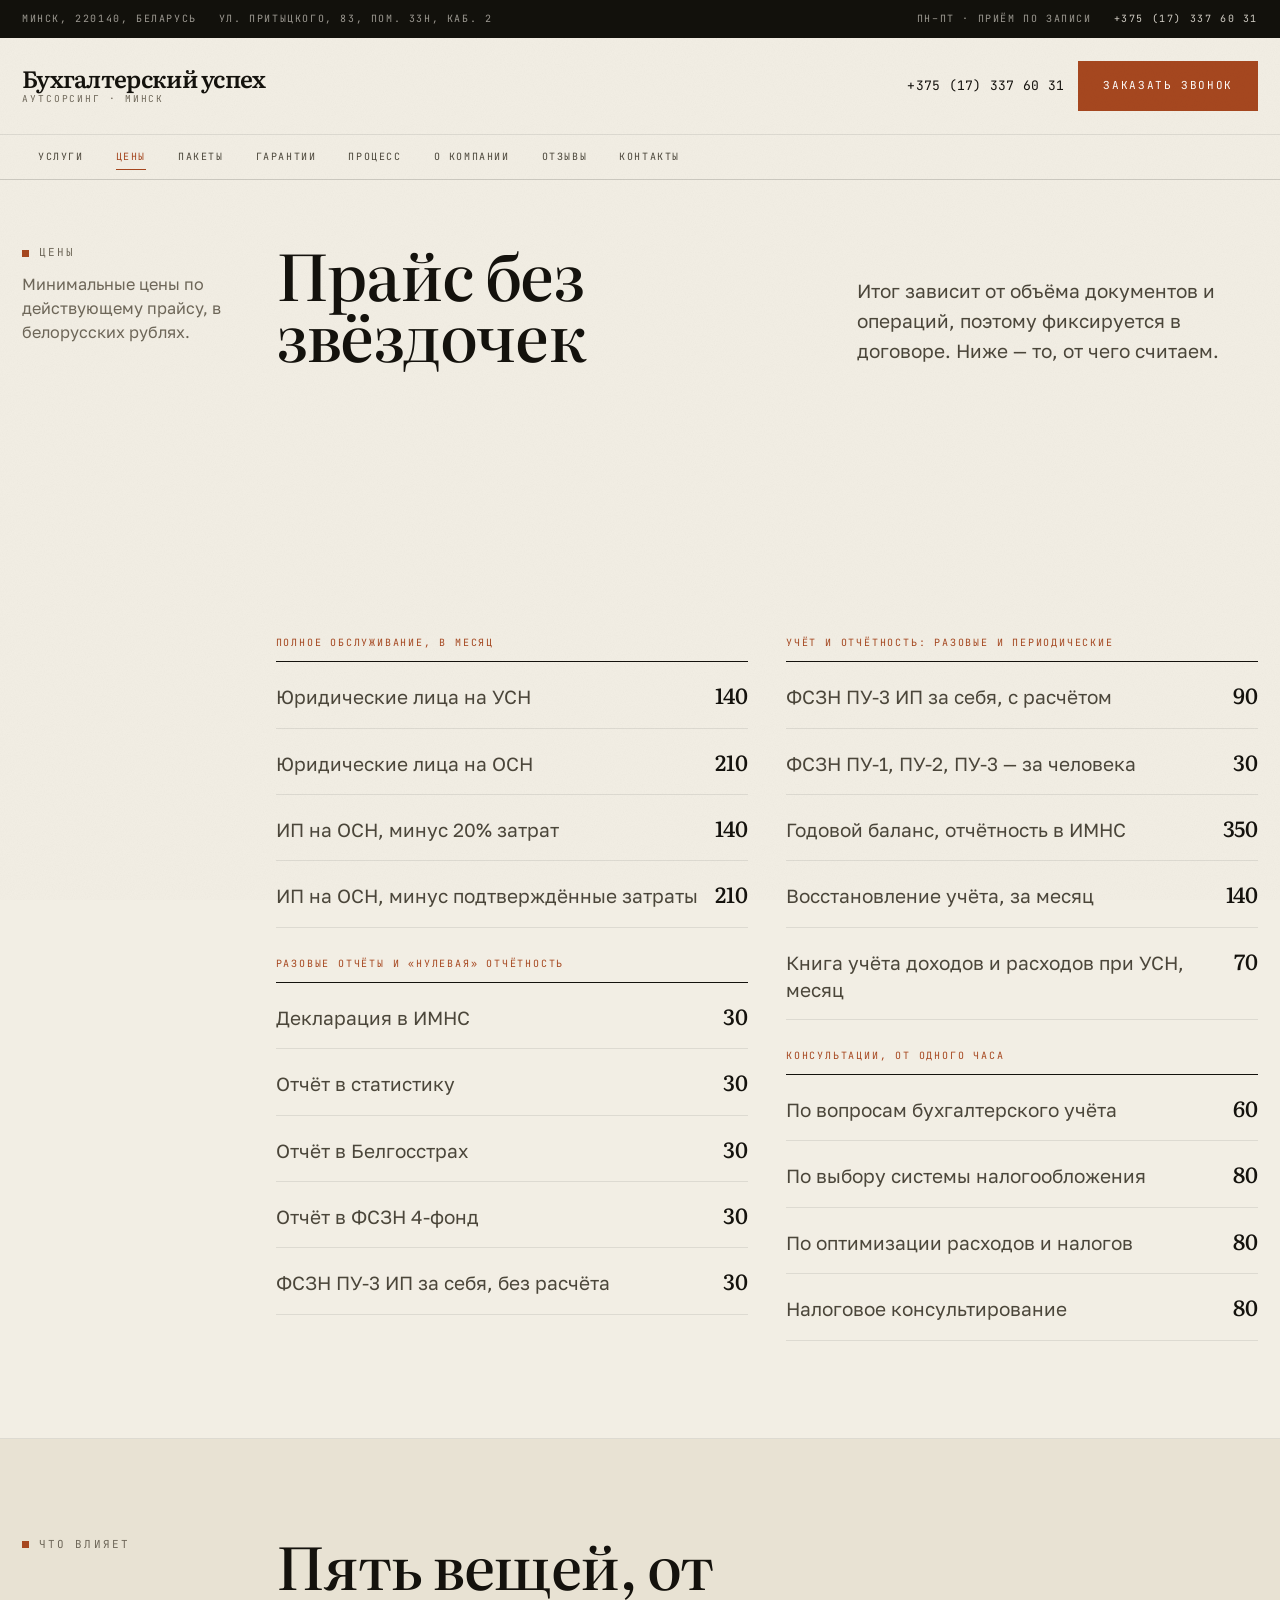
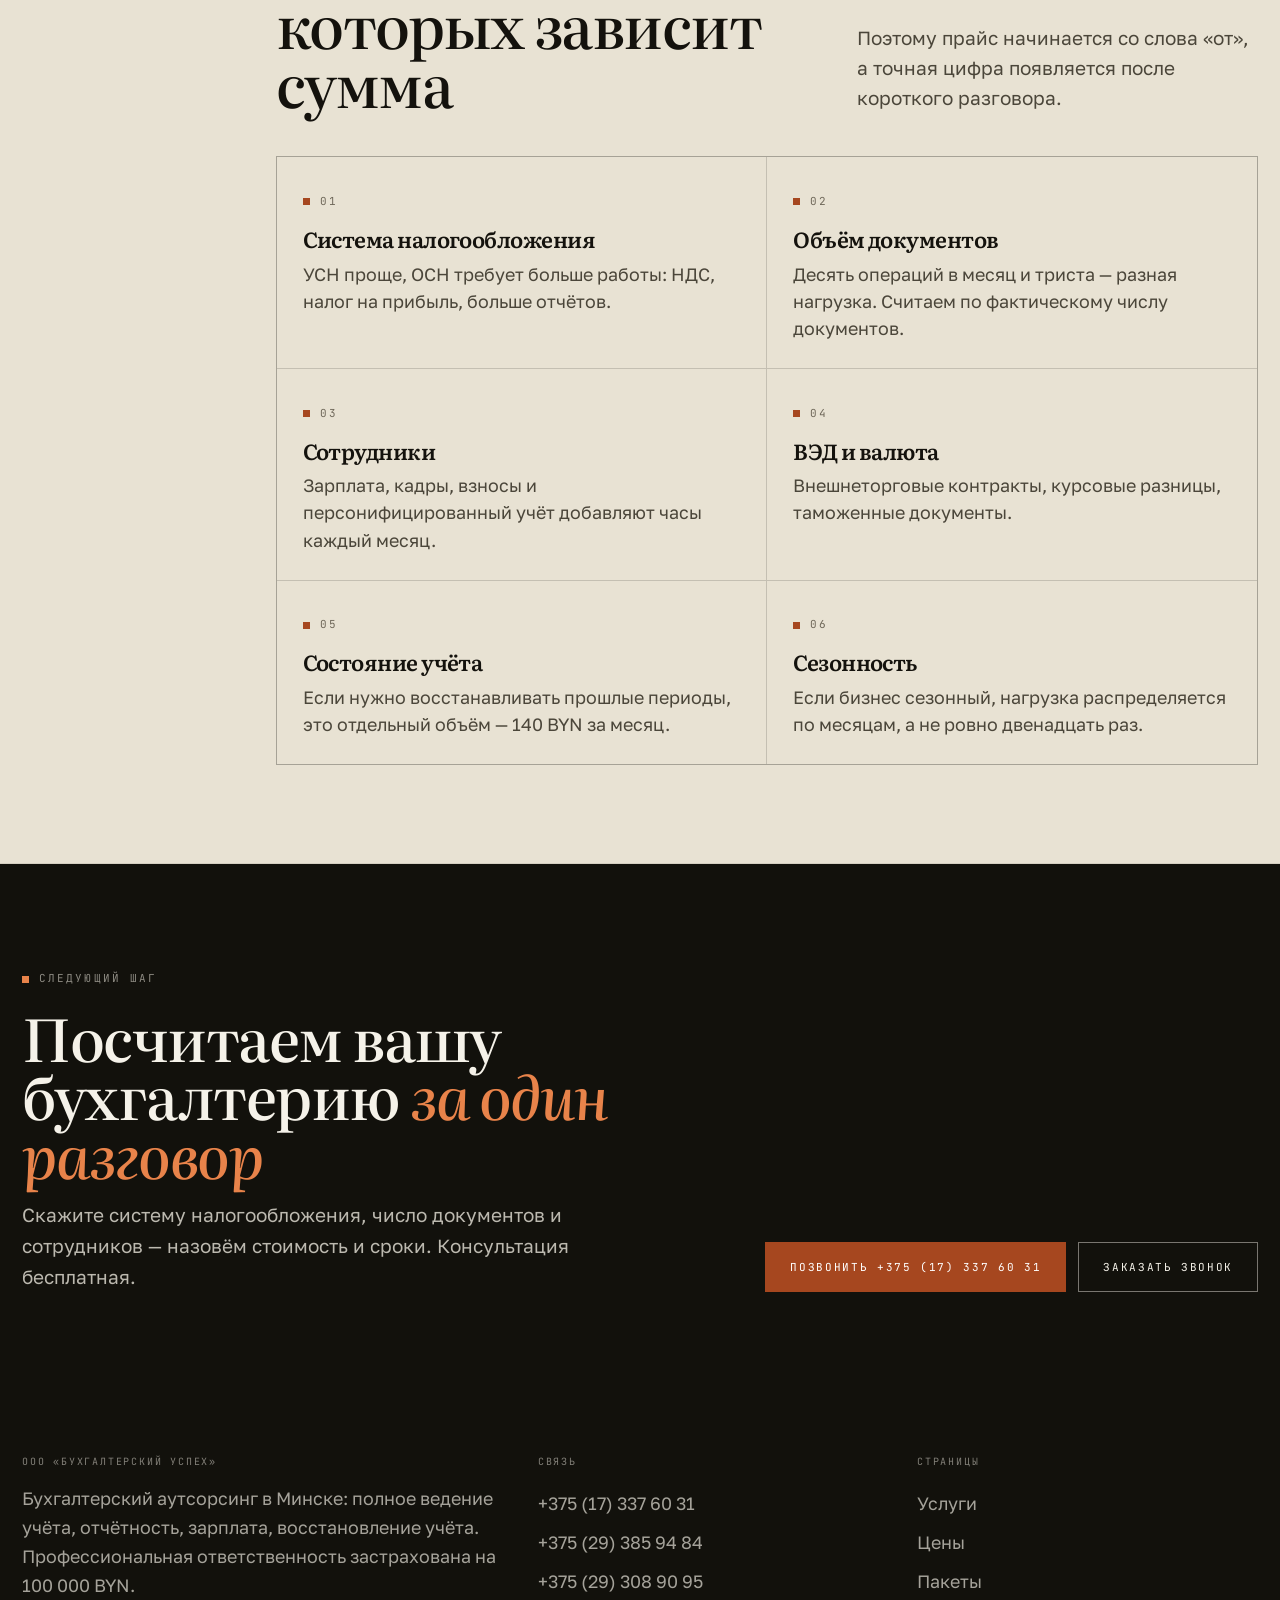
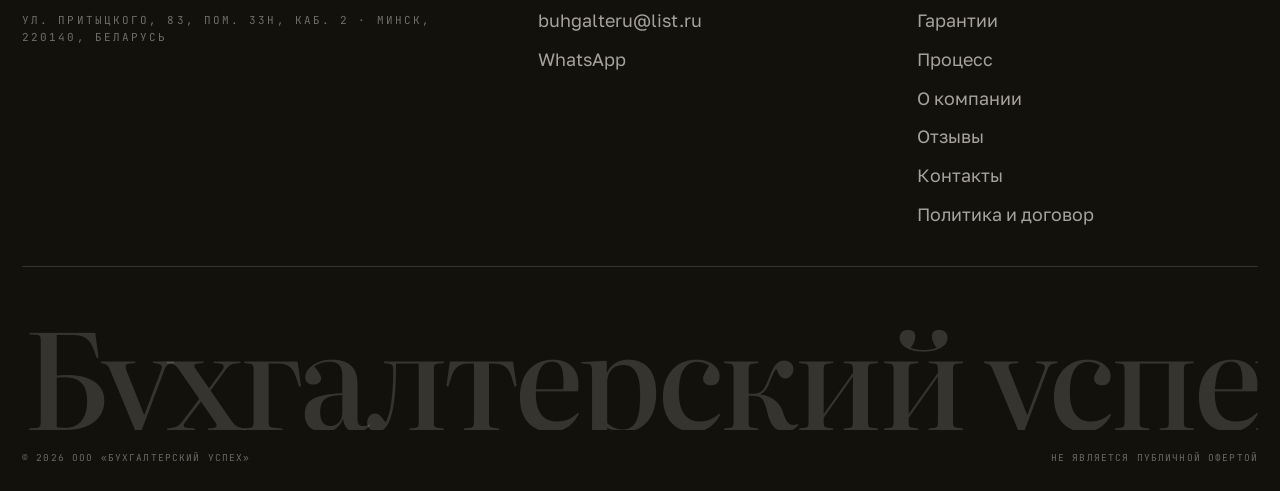
==== commit 43cb1f59: "Визуальный редизайн: арт-дирекция «Документ» — антиква Literata, печатная краска, редакционные разво" ====
--- a/ceny.html
+++ b/ceny.html
@@ -1,145 +1,196 @@
-<!doctype html><html lang="ru"><head>
+<!doctype html><html lang="ru" class="js"><head>
 <meta charset="utf-8"><meta name="viewport" content="width=device-width,initial-scale=1">
 <title>Цены на бухгалтерские услуги в Минске | Бухгалтерский успех</title><meta name="description" content="Прайс: обслуживание от 140 BYN для юрлиц на УСН, разовые отчёты от 30 BYN, годовой баланс 350 BYN, восстановление учёта 140 BYN в месяц, консультации от 60 BYN. Нормо-час 70 BYN.">
 <meta property="og:title" content="Цены на бухгалтерские услуги в Минске | Бухгалтерский успех"><meta property="og:description" content="Прайс: обслуживание от 140 BYN для юрлиц на УСН, разовые отчёты от 30 BYN, годовой баланс 350 BYN, восстановление учёта 140 BYN в месяц, консультации от 60 BYN. Нормо-час 70 BYN.">
 <meta property="og:type" content="website"><meta property="og:locale" content="ru_BY">
 <link rel="icon" href="assets/img/favicon.svg" type="image/svg+xml">
 <link rel="preconnect" href="https://fonts.googleapis.com"><link rel="preconnect" href="https://fonts.gstatic.com" crossorigin>
-<link href="https://fonts.googleapis.com/css2?family=Manrope:wght@600;800&family=Golos+Text:wght@400;500;600&family=IBM+Plex+Mono:wght@400;500&display=swap" rel="stylesheet">
+<link href="https://fonts.googleapis.com/css2?family=Literata:ital,opsz,wght@0,7..72,400;0,7..72,500;0,7..72,600;1,7..72,400;1,7..72,500&family=Golos+Text:wght@400;500;600&family=JetBrains+Mono:wght@400;500&display=swap" rel="stylesheet">
 <style>
-:root{--paper:#FBFAF7;--paper2:#F3F1EA;--ink:#101113;--ink2:#4C4F55;--ink3:#83878E;
---line:rgba(16,17,19,.16);--line2:rgba(16,17,19,.09);--deep:#0F1A15;--green:#0C5B3C;--green2:#0A4A31;
---f-d:'Manrope',system-ui,sans-serif;--f-t:'Golos Text',system-ui,sans-serif;--f-m:'IBM Plex Mono',monospace}
+:root{
+--paper:#F2EEE4;--paper2:#E8E2D3;--ink:#14120D;--ink2:#4B463A;--muted:#6E6759;
+--line:rgba(20,18,13,.17);--line2:rgba(20,18,13,.09);
+--deep:#12110C;--accent:#A6471F;--accent2:#E8834A;
+--f-d:'Literata',Georgia,serif;--f-t:'Golos Text',system-ui,sans-serif;--f-m:'JetBrains Mono',monospace}
 *{box-sizing:border-box}
-html{-webkit-text-size-adjust:100%;font-size:19px}
-body{margin:0;background:var(--paper);color:var(--ink);font-family:var(--f-t);font-size:19px;line-height:1.58;
+html{-webkit-text-size-adjust:100%;font-size:19px;overflow-x:clip}
+html.js .rv{opacity:0;transform:translateY(20px)}
+body{margin:0;background:var(--paper);color:var(--ink);font-family:var(--f-t);font-size:19px;line-height:1.62;
 -webkit-font-smoothing:antialiased;overflow-x:hidden}
 body.is-locked{overflow:hidden}
 img{max-width:100%;display:block}
 a{color:inherit;text-decoration:none}
-h1,h2,h3{font-family:var(--f-d);font-weight:800;letter-spacing:-.025em;line-height:1.02;margin:0;text-transform:uppercase;overflow-wrap:break-word;hyphens:auto}
-.grid>*,.head>*,.frame>*,.cta>*{min-width:0}
-p{margin:0 0 1em}
-.wrap{width:min(1260px,100% - 40px);margin-inline:auto}
-.mono{font-family:var(--f-m);font-size:.68rem;letter-spacing:.16em;text-transform:uppercase;color:var(--ink3)}
-.top{position:sticky;top:0;z-index:60;background:rgba(251,250,247,.97);backdrop-filter:blur(10px);border-bottom:1px solid var(--line)}
-.top__row{display:flex;align-items:center;gap:12px;min-height:74px;min-width:0}
-.brand{display:flex;flex-direction:column;gap:3px;min-width:0;overflow:hidden;white-space:nowrap}
-.brand b{font-family:var(--f-d);font-weight:800;font-size:1.02rem;letter-spacing:-.02em;text-transform:uppercase}
-.brand span{font-family:var(--f-m);font-size:.6rem;letter-spacing:.14em;text-transform:uppercase;color:var(--ink3)}
-.top__sp{flex:1;min-width:8px}
-@media (max-width:700px){.brand span{display:none}}
-.telbox{display:flex;flex-direction:column;gap:1px;text-align:right}
-.telbox a{font-family:var(--f-m);font-size:.82rem;font-weight:500}
-.telbox a:hover{color:var(--green)}
-.btn{display:inline-flex;align-items:center;justify-content:center;gap:.5rem;min-height:52px;padding:0 26px;
-background:var(--green);color:#fff;font-family:var(--f-d);font-weight:800;font-size:.88rem;letter-spacing:.01em;
-text-transform:uppercase;border:1px solid var(--green);transition:background .18s,color .18s}
-.btn:hover{background:var(--green2)}
-.btn--dark{background:var(--ink);border-color:var(--ink)}
+p{margin:0}
+.wrap{width:min(1340px,100% - 44px);margin-inline:auto}
+.mono,.kick{font-family:var(--f-m);font-size:11px;letter-spacing:.19em;text-transform:uppercase;color:var(--muted)}
+.kick{display:inline-flex;align-items:center;gap:10px}
+.kick::before{content:"";width:7px;height:7px;background:var(--accent);flex:none}
+h1,h2,h3{font-family:var(--f-d);font-weight:500;margin:0;letter-spacing:-.025em;line-height:1.02;overflow-wrap:break-word}
+h1{font-size:clamp(2.6rem,7vw,6.4rem);line-height:.95}
+h2{font-size:clamp(2rem,4.6vw,3.9rem);line-height:1.0}
+h3{font-size:clamp(1.12rem,1.7vw,1.45rem);line-height:1.22;font-weight:600}
+em{font-style:italic;color:var(--accent)}
+.topbar{background:var(--deep);color:rgba(242,238,228,.62);font-family:var(--f-m);font-size:10px;letter-spacing:.16em;text-transform:uppercase}
+.topbar__in{display:flex;align-items:center;gap:22px;min-height:38px;min-width:0}
+.topbar a{color:rgba(242,238,228,.86)}
+.topbar a:hover{color:#fff}
+.topbar__sp{flex:1}
+@media (max-width:900px){.topbar{display:none}}
+.hdr{position:sticky;top:0;z-index:60;background:var(--paper);border-bottom:1px solid var(--line)}
+.hdr__in{display:flex;align-items:center;gap:16px;min-height:96px;min-width:0}
+.logo{display:flex;flex-direction:column;gap:2px;min-width:0;flex:0 1 auto;overflow:hidden}
+.logo b{font-family:var(--f-d);font-weight:600;font-size:1.24rem;line-height:1;letter-spacing:-.03em;white-space:nowrap}
+.logo span{font-family:var(--f-m);font-size:9.5px;letter-spacing:.2em;text-transform:uppercase;color:var(--muted);white-space:nowrap}
+.hdr__sp{flex:1;min-width:6px}
+.hdr__act{display:flex;align-items:center;gap:14px;flex:none}
+.hdr__tel{font-family:var(--f-m);font-size:13px;letter-spacing:.02em;white-space:nowrap}
+.hdr__tel:hover{color:var(--accent)}
+.btn{display:inline-flex;align-items:center;justify-content:center;gap:10px;min-height:50px;padding:0 24px;
+background:var(--ink);color:#F5F2E9;font-family:var(--f-m);font-size:11px;letter-spacing:.15em;text-transform:uppercase;
+border:1px solid var(--ink);transition:background .22s,color .22s,border-color .22s;cursor:pointer}
+.btn:hover{background:var(--accent);border-color:var(--accent);color:#fff}
+.btn--acc{background:var(--accent);border-color:var(--accent);color:#fff}
+.btn--acc:hover{background:var(--ink);border-color:var(--ink)}
 .btn--line{background:transparent;color:var(--ink);border-color:var(--ink)}
-.btn--line:hover{background:var(--ink);color:#fff}
+.btn--line:hover{background:var(--ink);color:#F5F2E9}
+.btn svg{width:15px;height:15px;stroke:currentColor;fill:none;stroke-width:1.6;flex:none}
 .burger{display:none;flex-direction:column;justify-content:center;gap:5px;width:46px;height:46px;border:1px solid var(--line);
-background:transparent;padding:0 12px;cursor:pointer;flex:none;margin-left:auto}
-.burger span{display:block;height:2px;background:var(--ink)}
-@media (max-width:1099px){.telbox{display:none}.burger{display:flex}.top .btn{display:none}}
-.navbar{border-top:1px solid var(--line2)}
-.navbar__in{display:flex;align-items:center;gap:0;overflow-x:auto;scrollbar-width:none;-ms-overflow-style:none}
-.navbar__in::-webkit-scrollbar{display:none;height:0}
-.navbar a{flex:none;font-family:var(--f-m);font-size:.7rem;letter-spacing:.12em;text-transform:uppercase;
-padding:15px 14px;white-space:nowrap;border-bottom:2px solid transparent;color:var(--ink2)}
-.navbar a:hover{color:var(--ink);border-color:var(--green)}
-.navbar a[aria-current="page"]{color:var(--green);border-color:var(--green)}
-.hero{position:relative;min-height:clamp(560px,78vh,820px);display:flex;align-items:flex-end;overflow:hidden;background:var(--deep);color:#fff}
+background:transparent;padding:0 12px;cursor:pointer;flex:none}
+.burger span{display:block;height:1.5px;background:var(--ink)}
+@media (max-width:1180px){.hdr__tel{display:none}.hdr__act .btn{display:none}.burger{display:flex}}
+@media (max-width:560px){.logo b{font-size:.95rem;white-space:normal;line-height:1.12}.logo span{display:none}
+.hdr__in{min-height:78px;gap:10px}.ribbon i{font-size:1.05rem}}
+.strip{border-top:1px solid var(--line2);overflow:hidden}
+.strip__in{display:flex;align-items:stretch;overflow-x:auto;scrollbar-width:none;min-width:0}
+.strip__in::-webkit-scrollbar{display:none;height:0}
+.strip a{flex:none;font-family:var(--f-m);font-size:10px;letter-spacing:.16em;text-transform:uppercase;color:var(--ink2);
+padding:14px 16px;white-space:nowrap;position:relative}
+.strip a::after{content:"";position:absolute;left:16px;right:16px;bottom:9px;height:1px;background:var(--accent);transform:scaleX(0);transform-origin:left;transition:transform .3s}
+.strip a:hover{color:var(--ink)}
+.strip a:hover::after,.strip a[aria-current]::after{transform:scaleX(1)}
+.strip a[aria-current]{color:var(--accent)}
+.hero{position:relative;min-height:clamp(620px,88vh,900px);display:flex;align-items:flex-end;overflow:hidden;background:var(--deep);color:#F5F2E9}
 .hero__bg{position:absolute;inset:0}
-.hero__bg img{width:100%;height:100%;object-fit:cover}
-.hero::after{content:"";position:absolute;inset:0;background:linear-gradient(97deg,rgba(10,16,13,.93) 0%,rgba(10,16,13,.72) 48%,rgba(10,16,13,.14) 100%),linear-gradient(0deg,rgba(10,16,13,.7),rgba(10,16,13,0) 42%)}
-.hero__in{position:relative;z-index:2;width:100%;padding-block:clamp(30px,5vw,64px)}
-.hero h1{font-size:clamp(2.35rem,6vw,5.2rem);max-width:16ch}
-.hero h1 i{font-style:normal;color:#8FD5AE}
-.hero p{color:rgba(255,255,255,.86);max-width:46ch;margin-top:18px;font-size:1.02rem}
-.hero__cta{display:flex;flex-wrap:wrap;gap:12px;margin-top:26px}
-.hero .btn--line{color:#fff;border-color:rgba(255,255,255,.5)}
-.hero .btn--line:hover{background:#fff;color:var(--ink)}
-.hero__facts{display:flex;flex-wrap:wrap;gap:10px 28px;margin-top:30px;padding-top:20px;border-top:1px solid rgba(255,255,255,.24)}
-.hero__facts div{font-family:var(--f-m);font-size:.68rem;letter-spacing:.1em;text-transform:uppercase;color:rgba(255,255,255,.78)}
-.hero__facts b{display:block;font-family:var(--f-d);font-size:1.5rem;letter-spacing:-.02em;color:#fff;margin-bottom:2px}
-.fbar{display:none;position:fixed;left:0;right:0;bottom:0;z-index:70;gap:4px;padding:7px 8px;
-background:rgba(15,26,21,.97);backdrop-filter:blur(10px)}
-.fbar a{flex:1;display:flex;align-items:center;justify-content:center;gap:6px;padding:11px 4px;color:#fff;
-font-family:var(--f-m);font-size:.62rem;letter-spacing:.06em;text-transform:uppercase;border:1px solid rgba(255,255,255,.16)}
-.fbar a:first-child{background:var(--green);border-color:var(--green)}
-.fbar svg{width:15px;height:15px;stroke:currentColor;fill:none;stroke-width:1.8}
-@media (max-width:1099px){.fbar{display:flex}body{padding-bottom:60px}}
+.hero__bg img{width:100%;height:100%;object-fit:cover;filter:saturate(.9) contrast(1.02)}
+.hero::after{content:"";position:absolute;inset:0;background:
+linear-gradient(94deg,rgba(12,11,7,.93) 0%,rgba(12,11,7,.78) 42%,rgba(12,11,7,.12) 100%),
+linear-gradient(0deg,rgba(12,11,7,.82),rgba(12,11,7,0) 46%)}
+.hero__in{position:relative;z-index:2;width:100%;padding-block:clamp(40px,6vw,80px)}
+.hero .kick{color:rgba(242,238,228,.72)}
+.hero .kick::before{background:var(--accent2)}
+.hero h1{max-width:15ch;margin-top:18px;color:#F7F4EC}
+.hero h1 em{color:var(--accent2)}
+.hero__lead{margin-top:20px;max-width:47ch;color:rgba(242,238,228,.82);font-size:1.06rem;line-height:1.55}
+.hero__cta{display:flex;flex-wrap:wrap;gap:12px;margin-top:30px}
+.hero .btn{background:var(--accent);border-color:var(--accent);color:#fff}
+.hero .btn:hover{background:#F5F2E9;border-color:#F5F2E9;color:var(--ink)}
+.hero .btn--line{background:transparent;border-color:rgba(245,242,233,.45);color:#F5F2E9}
+.hero .btn--line:hover{background:#F5F2E9;color:var(--ink);border-color:#F5F2E9}
+.hero__figs{display:grid;grid-template-columns:repeat(4,minmax(0,1fr));gap:0;margin-top:clamp(34px,5vw,58px);
+border-top:1px solid rgba(245,242,233,.26)}
+.hero__figs div{padding:18px 18px 0 0;border-right:1px solid rgba(245,242,233,.14);min-width:0}
+.hero__figs div:last-child{border-right:0}
+.hero__figs b{display:block;font-family:var(--f-d);font-weight:500;font-size:clamp(1.35rem,2.4vw,2.1rem);
+letter-spacing:-.02em;line-height:1;color:#F7F4EC;margin-bottom:6px}
+.hero__figs span{font-family:var(--f-m);font-size:9.5px;letter-spacing:.13em;text-transform:uppercase;color:rgba(242,238,228,.66)}
+@media (max-width:820px){.hero__figs{grid-template-columns:repeat(2,minmax(0,1fr))}
+.hero__figs div{padding:14px 12px 12px 0}.hero__figs div:nth-child(2n){border-right:0}
+.hero__figs div:nth-child(n+3){border-top:1px solid rgba(245,242,233,.14)}}
+.fbar{display:none;position:fixed;left:0;right:0;bottom:0;z-index:70;gap:3px;padding:6px 7px;
+background:rgba(18,17,12,.97);backdrop-filter:blur(10px)}
+.fbar a{flex:1;display:flex;align-items:center;justify-content:center;gap:6px;padding:11px 3px;color:#F5F2E9;
+font-family:var(--f-m);font-size:9.5px;letter-spacing:.08em;text-transform:uppercase;border:1px solid rgba(245,242,233,.18)}
+.fbar a:first-child{background:var(--accent);border-color:var(--accent)}
+.fbar svg{width:14px;height:14px;stroke:currentColor;fill:none;stroke-width:1.7}
+@media (max-width:1180px){.fbar{display:flex}body{padding-bottom:58px}}
 </style>
-<link rel="stylesheet" href="assets/css/site.v1.css">
+<link rel="stylesheet" href="assets/css/site.v2.css">
 </head><body>
-<header class="top">
-  <div class="wrap top__row">
-    <a class="brand" href="index.html"><b>Бухгалтерский успех</b><span>бухгалтерские услуги · Минск</span></a>
-    <span class="top__sp"></span>
-    <div class="telbox"><a href="tel:+375173376031">+375 (17) 337 60 31</a><a href="tel:+375293859484">+375 (29) 385 94 84</a></div>
-    <a class="btn btn--dark" href="kontakty.html#zayavka">Заказать звонок</a>
-    <button class="burger" id="burger" aria-label="Меню" aria-expanded="false" aria-controls="drawer"><span></span><span></span><span></span></button>
-  </div>
-  <nav class="navbar" aria-label="Страницы сайта"><div class="wrap navbar__in"><a href="uslugi.html">Услуги</a><a href="ceny.html" aria-current="page">Цены</a><a href="tarify.html">Пакеты</a><a href="garantii.html">Гарантии</a><a href="kak-rabotaem.html">Как работаем</a><a href="o-kompanii.html">О компании</a><a href="otzyvy.html">Отзывы</a><a href="kontakty.html">Контакты</a></div></nav>
+<div class="topbar"><div class="wrap topbar__in">
+  <span>Минск, 220140, Беларусь</span><span>ул. Притыцкого, 83, пом. 33н, каб. 2</span><span class="topbar__sp"></span>
+  <span>Пн–Пт · приём по записи</span><a href="tel:+375173376031">+375 (17) 337 60 31</a>
+</div></div>
+<header class="hdr">
+  <div class="wrap hdr__in">
+    <a class="logo" href="index.html"><b>Бухгалтерский успех</b><span>аутсорсинг · Минск</span></a>
+    <span class="hdr__sp"></span>
+    <div class="hdr__act">
+      <a class="hdr__tel" href="tel:+375173376031">+375 (17) 337 60 31</a>
+      <a class="btn btn--acc" href="kontakty.html#zayavka">Заказать звонок</a>
+      <button class="burger" id="burger" aria-label="Меню" aria-expanded="false" aria-controls="drawer"><span></span><span></span><span></span></button>
+    </div>
+  </div>
+  <nav class="strip" aria-label="Страницы сайта"><div class="wrap strip__in"><a href="uslugi.html">Услуги</a><a href="ceny.html" aria-current="page">Цены</a><a href="tarify.html">Пакеты</a><a href="garantii.html">Гарантии</a><a href="kak-rabotaem.html">Процесс</a><a href="o-kompanii.html">О компании</a><a href="otzyvy.html">Отзывы</a><a href="kontakty.html">Контакты</a></div></nav>
 </header>
 <main>
-<section class="sec" style="padding-top:clamp(40px,5vw,72px)">
+<section class="band" style="padding-top:clamp(40px,5vw,72px)">
   <div class="wrap">
-    <div class="head">
-      <div><span class="num">Цены</span><h1>Прайс без звёздочек</h1></div>
-      <p>Ниже — минимальные цены по действующему прайсу. Итог зависит от объёма документов и операций, поэтому фиксируется в договоре.</p>
-    </div>
-
-<div class="formula">
-  <b>N</b><span>нормо-часов<small>в месяц</small></span>
-  <b>×</b><span>70 BYN<small>стоимость часа</small></span>
-  <b>=</b><span>сумма<small>в договоре</small></span>
+    <div class="spread">
+      <div class="spread__side"><span class="kick">цены</span><p class="note">Минимальные цены по действующему прайсу, в белорусских рублях.</p></div>
+      <div class="spread__main">
+        <div class="spread__head">
+          <h1 style="font-size:clamp(2.2rem,5vw,4.2rem)">Прайс без звёздочек</h1>
+          <p>Итог зависит от объёма документов и операций, поэтому фиксируется в договоре. Ниже — то, от чего считаем.</p>
+        </div>
+        
+<div class="formula rv">
+  <div><b>N</b><span>нормо-часов в месяц</span></div>
+  <i>×</i>
+  <div><b>70</b><span>BYN за час</span></div>
+  <i>=</i>
+  <div><b>N×70</b><span>сумма в договоре</span></div>
 </div>
-    <div class="grid g2" style="margin-top:clamp(24px,4vw,44px);background:none;border:0;gap:clamp(18px,3vw,42px)">
-      <div style="background:#fff;border:1px solid var(--line);padding:clamp(18px,2.6vw,28px)"><table class="price"><caption>Полное обслуживание, в месяц</caption><tbody><tr><td>Юридические лица на УСН</td><td>140 BYN</td></tr><tr><td>Юридические лица на ОСН</td><td>210 BYN</td></tr><tr><td>ИП на ОСН, подоходный налог минус 20% затрат</td><td>140 BYN</td></tr><tr><td>ИП на ОСН, минус подтверждённые затраты</td><td>210 BYN</td></tr></tbody></table><table class="price"><caption>Разовые отчёты и «нулевая» отчётность</caption><tbody><tr><td>Декларация в ИМНС</td><td>30 BYN</td></tr><tr><td>Отчёт в статистику</td><td>30 BYN</td></tr><tr><td>Отчёт в Белгосстрах</td><td>30 BYN</td></tr><tr><td>Отчёт в ФСЗН 4-фонд</td><td>30 BYN</td></tr><tr><td>ФСЗН ПУ-3 ИП за себя, без расчёта</td><td>30 BYN</td></tr></tbody></table></div>
-      <div style="background:#fff;border:1px solid var(--line);padding:clamp(18px,2.6vw,28px)"><table class="price"><caption>Учёт и отчётность: разовые и периодические</caption><tbody><tr><td>ФСЗН ПУ-3 ИП за себя, с расчётом</td><td>90 BYN</td></tr><tr><td>ФСЗН ПУ-1, ПУ-2, ПУ-3 — за каждого человека</td><td>30 BYN</td></tr><tr><td>Годовой баланс, годовая отчётность в ИМНС</td><td>350 BYN</td></tr><tr><td>Восстановление учёта, за месяц</td><td>140 BYN</td></tr><tr><td>Книга учёта доходов и расходов при УСН, за месяц</td><td>70 BYN</td></tr></tbody></table><table class="price"><caption>Консультации, от одного часа</caption><tbody><tr><td>По вопросам бухгалтерского учёта</td><td>60 BYN</td></tr><tr><td>По выбору системы налогообложения</td><td>80 BYN</td></tr><tr><td>По оптимизации расходов и налогов</td><td>80 BYN</td></tr><tr><td>Налоговое консультирование</td><td>80 BYN</td></tr></tbody></table></div>
-    </div>
-    <p class="form__note" style="margin-top:20px">Цены указаны в белорусских рублях. Если нужен только один отчёт, платить за пакет не обязательно — берём разовую услугу.</p>
+        <div style="display:grid;grid-template-columns:repeat(2,minmax(0,1fr));gap:clamp(18px,3vw,44px);margin-top:clamp(24px,4vw,44px)" class="cols2">
+          <div><div class="ledger"><div class="ledger__g">Полное обслуживание, в месяц</div><div class="ledger__r"><span>Юридические лица на УСН</span><b>140</b></div><div class="ledger__r"><span>Юридические лица на ОСН</span><b>210</b></div><div class="ledger__r"><span>ИП на ОСН, минус 20% затрат</span><b>140</b></div><div class="ledger__r"><span>ИП на ОСН, минус подтверждённые затраты</span><b>210</b></div></div><div class="ledger"><div class="ledger__g">Разовые отчёты и «нулевая» отчётность</div><div class="ledger__r"><span>Декларация в ИМНС</span><b>30</b></div><div class="ledger__r"><span>Отчёт в статистику</span><b>30</b></div><div class="ledger__r"><span>Отчёт в Белгосстрах</span><b>30</b></div><div class="ledger__r"><span>Отчёт в ФСЗН 4-фонд</span><b>30</b></div><div class="ledger__r"><span>ФСЗН ПУ-3 ИП за себя, без расчёта</span><b>30</b></div></div></div>
+          <div><div class="ledger"><div class="ledger__g">Учёт и отчётность: разовые и периодические</div><div class="ledger__r"><span>ФСЗН ПУ-3 ИП за себя, с расчётом</span><b>90</b></div><div class="ledger__r"><span>ФСЗН ПУ-1, ПУ-2, ПУ-3 — за человека</span><b>30</b></div><div class="ledger__r"><span>Годовой баланс, отчётность в ИМНС</span><b>350</b></div><div class="ledger__r"><span>Восстановление учёта, за месяц</span><b>140</b></div><div class="ledger__r"><span>Книга учёта доходов и расходов при УСН, месяц</span><b>70</b></div></div><div class="ledger"><div class="ledger__g">Консультации, от одного часа</div><div class="ledger__r"><span>По вопросам бухгалтерского учёта</span><b>60</b></div><div class="ledger__r"><span>По выбору системы налогообложения</span><b>80</b></div><div class="ledger__r"><span>По оптимизации расходов и налогов</span><b>80</b></div><div class="ledger__r"><span>Налоговое консультирование</span><b>80</b></div></div></div>
+        </div>
+      </div>
+    </div>
   </div>
 </section>
-<section class="sec sec--alt">
+<section class="band band--alt">
   <div class="wrap">
-    <div class="head">
-      <div><span class="num">Что влияет на цену</span><h2>Пять вещей, от которых зависит сумма</h2></div>
-      <p>Поэтому прайс начинается со слова «от», а точная цифра появляется после короткого разговора.</p>
-    </div>
-    <div class="grid g3">
-      <div class="cell"><span class="n">01</span><h3>Система налогообложения</h3><p>УСН проще, ОСН требует больше работы: НДС, налог на прибыль, больше отчётов.</p></div>
-      <div class="cell"><span class="n">02</span><h3>Объём документов</h3><p>Десять операций в месяц и триста — разная нагрузка. Считаем по фактическому числу документов.</p></div>
-      <div class="cell"><span class="n">03</span><h3>Сотрудники</h3><p>Зарплата, кадры, взносы и персонифицированный учёт добавляют часы каждый месяц.</p></div>
-      <div class="cell"><span class="n">04</span><h3>ВЭД и валюта</h3><p>Внешнеторговые контракты, курсовые разницы, таможенные документы.</p></div>
-      <div class="cell"><span class="n">05</span><h3>Состояние учёта</h3><p>Если нужно восстанавливать прошлые периоды, это отдельный объём работ по 140 BYN за месяц.</p></div>
-      <div class="cell"><span class="n">06</span><h3>Сезонность</h3><p>Если бизнес сезонный, нагрузка распределяется по месяцам, а не ровно двенадцать раз.</p></div>
+    <div class="spread">
+      <div class="spread__side"><span class="kick">что влияет</span></div>
+      <div class="spread__main">
+        <div class="spread__head">
+          <h2>Пять вещей, от которых зависит сумма</h2>
+          <p>Поэтому прайс начинается со слова «от», а точная цифра появляется после короткого разговора.</p>
+        </div>
+        <div class="cbox">
+          <div><span class="kick">01</span><h3 style="margin-top:12px">Система налогообложения</h3><p>УСН проще, ОСН требует больше работы: НДС, налог на прибыль, больше отчётов.</p></div>
+          <div><span class="kick">02</span><h3 style="margin-top:12px">Объём документов</h3><p>Десять операций в месяц и триста — разная нагрузка. Считаем по фактическому числу документов.</p></div>
+          <div><span class="kick">03</span><h3 style="margin-top:12px">Сотрудники</h3><p>Зарплата, кадры, взносы и персонифицированный учёт добавляют часы каждый месяц.</p></div>
+          <div><span class="kick">04</span><h3 style="margin-top:12px">ВЭД и валюта</h3><p>Внешнеторговые контракты, курсовые разницы, таможенные документы.</p></div>
+          <div><span class="kick">05</span><h3 style="margin-top:12px">Состояние учёта</h3><p>Если нужно восстанавливать прошлые периоды, это отдельный объём — 140 BYN за месяц.</p></div>
+          <div><span class="kick">06</span><h3 style="margin-top:12px">Сезонность</h3><p>Если бизнес сезонный, нагрузка распределяется по месяцам, а не ровно двенадцать раз.</p></div>
+        </div>
+      </div>
     </div>
   </div>
 </section>
 
-<section class="sec sec--dark"><div class="wrap">
-  <div class="cta" style="background:transparent;padding:0">
+<section class="band band--ink"><div class="wrap">
+  <div class="cta">
     <div>
-      <h2>Посчитаем вашу бухгалтерию за один разговор</h2>
-      <p>Скажите систему налогообложения, число документов и сотрудников — назовём стоимость и сроки. Консультация бесплатная.</p>
-    </div>
-    <div style="display:flex;flex-wrap:wrap;gap:12px">
-      <a class="btn" href="tel:+375173376031">Позвонить</a>
-      <a class="btn btn--line" href="kontakty.html#zayavka">Заказать звонок</a>
+      <span class="kick">следующий шаг</span>
+      <h2 style="margin-top:16px">Посчитаем вашу бухгалтерию <em>за один разговор</em></h2>
+      <p style="margin-top:16px;max-width:46ch">Скажите систему налогообложения, число документов и сотрудников — назовём стоимость и сроки. Консультация бесплатная.</p>
+    </div>
+    <div class="cta__act">
+      <a class="btn btn--acc" href="tel:+375173376031">Позвонить +375 (17) 337 60 31</a>
+      <a class="btn btn--line" style="color:#F5F2E9;border-color:rgba(245,242,233,.45)" href="kontakty.html#zayavka">Заказать звонок</a>
     </div>
   </div>
 </div></section></main>
+<div class="grain" aria-hidden="true"></div>
 <footer>
   <div class="wrap">
-    <div class="fgrid">
+    <div class="foot__grid">
       <div>
         <b>ООО «Бухгалтерский успех»</b>
-        <p style="margin:0 0 10px">Бухгалтерский аутсорсинг в Минске: полное ведение учёта, отчётность, зарплата, восстановление учёта. Страхование профессиональной ответственности на 100 000 BYN.</p>
-        <p class="mono" style="color:rgba(255,255,255,.42)">ул. Притыцкого, 83, пом. 33н, каб. 2 · Минск, 220140, Беларусь</p>
+        <p style="margin:0 0 12px;max-width:44ch">Бухгалтерский аутсорсинг в Минске: полное ведение учёта, отчётность, зарплата, восстановление учёта. Профессиональная ответственность застрахована на 100 000 BYN.</p>
+        <p class="mono" style="color:rgba(242,238,228,.42)">ул. Притыцкого, 83, пом. 33н, каб. 2 · Минск, 220140, Беларусь</p>
       </div>
       <div>
         <b>Связь</b>
@@ -147,22 +198,26 @@
         <a class="lnk" href="tel:+375293859484">+375 (29) 385 94 84</a>
         <a class="lnk" href="tel:+375293089095">+375 (29) 308 90 95</a>
         <a class="lnk" href="mailto:buhgalteru@list.ru">buhgalteru@list.ru</a>
+        <a class="lnk" href="https://wa.me/375293859484" target="_blank" rel="noopener">WhatsApp</a>
       </div>
       <div>
         <b>Страницы</b>
-        <a class="lnk" href="uslugi.html">Услуги</a><a class="lnk" href="ceny.html">Цены</a><a class="lnk" href="tarify.html">Пакеты</a><a class="lnk" href="garantii.html">Гарантии</a><a class="lnk" href="kak-rabotaem.html">Как работаем</a><a class="lnk" href="o-kompanii.html">О компании</a><a class="lnk" href="otzyvy.html">Отзывы</a><a class="lnk" href="kontakty.html">Контакты</a>
-        <a class="lnk" href="politika.html">Политика и публичный договор</a>
-      </div>
-    </div>
-    <div class="fbot"><span>© 2026 ООО «Бухгалтерский успех»</span><span>Информация на сайте не является публичной офертой</span></div>
+        <a class="lnk" href="uslugi.html">Услуги</a><a class="lnk" href="ceny.html">Цены</a><a class="lnk" href="tarify.html">Пакеты</a><a class="lnk" href="garantii.html">Гарантии</a><a class="lnk" href="kak-rabotaem.html">Процесс</a><a class="lnk" href="o-kompanii.html">О компании</a><a class="lnk" href="otzyvy.html">Отзывы</a><a class="lnk" href="kontakty.html">Контакты</a>
+        <a class="lnk" href="politika.html">Политика и договор</a>
+      </div>
+    </div>
+    <div class="foot__word" aria-hidden="true">Бухгалтерский успех</div>
+    <div class="foot__bot"><span>© 2026 ООО «Бухгалтерский успех»</span><span>Не является публичной офертой</span></div>
   </div>
 </footer>
 <div class="drawer" id="drawer" data-open="false">
   <div class="drawer__inner" role="dialog" aria-modal="true" aria-label="Меню сайта">
-    <div class="drawer__top"><span class="mono">Меню</span><button class="drawer__close" id="drawerClose" aria-label="Закрыть меню"></button></div>
-    <a class="dl" href="uslugi.html">Услуги</a><a class="dl" href="ceny.html">Цены</a><a class="dl" href="tarify.html">Пакеты</a><a class="dl" href="garantii.html">Гарантии</a><a class="dl" href="kak-rabotaem.html">Как работаем</a><a class="dl" href="o-kompanii.html">О компании</a><a class="dl" href="otzyvy.html">Отзывы</a><a class="dl" href="kontakty.html">Контакты</a><a class="dl" href="politika.html">Политика</a>
-    <a class="btn" href="tel:+375173376031">Позвонить +375 (17) 337 60 31</a>
+    <div class="drawer__top"><span class="mono">Меню сайта</span><button class="drawer__close" id="drawerClose" aria-label="Закрыть меню"></button></div>
+    <a class="dl" href="uslugi.html">Услуги</a><a class="dl" href="ceny.html">Цены</a><a class="dl" href="tarify.html">Пакеты</a><a class="dl" href="garantii.html">Гарантии</a><a class="dl" href="kak-rabotaem.html">Процесс</a><a class="dl" href="o-kompanii.html">О компании</a><a class="dl" href="otzyvy.html">Отзывы</a><a class="dl" href="kontakty.html">Контакты</a>
+    <a class="dl" href="politika.html">Политика</a>
+    <a class="btn btn--acc" href="tel:+375173376031">Позвонить +375 (17) 337 60 31</a>
     <a class="btn btn--line" href="kontakty.html#zayavka">Заказать звонок</a>
+    <p class="mono" style="margin-top:18px">ул. Притыцкого, 83, пом. 33н, каб. 2</p>
   </div>
 </div>
 <div class="fbar">
@@ -171,5 +226,5 @@
   <a href="viber://chat?number=%2B375293859484"><svg viewBox="0 0 24 24"><path d="M12 4c4 0 7 3 7 7a7 7 0 01-7 7c-1.6 0-3-.4-4-1.2L5 18l1-3c-.7-1-1-2.2-1-3.5C5 7 8 4 12 4z"/><path d="M10 9l2 5 2-5"/></svg>Viber</a>
   <a href="https://t.me/+375293859484" target="_blank" rel="noopener"><svg viewBox="0 0 24 24"><path d="M21 5L3 11l5 2 2 6 3-4 5 3z"/></svg>Telegram</a>
 </div>
-<script src="assets/js/main.v1.js" defer></script>
+<script src="assets/js/main.v2.js" defer></script>
 </body></html>
--- a/assets/css/site.v2.css
+++ b/assets/css/site.v2.css
@@ -0,0 +1,303 @@
+
+:root{
+--paper:#F2EEE4;--paper2:#E8E2D3;--ink:#14120D;--ink2:#4B463A;--muted:#6E6759;
+--line:rgba(20,18,13,.17);--line2:rgba(20,18,13,.09);
+--deep:#12110C;--accent:#A6471F;--accent2:#E8834A;
+--f-d:'Literata',Georgia,serif;--f-t:'Golos Text',system-ui,sans-serif;--f-m:'JetBrains Mono',monospace}
+*{box-sizing:border-box}
+html{-webkit-text-size-adjust:100%;font-size:19px;overflow-x:clip}
+html.js .rv{opacity:0;transform:translateY(20px)}
+body{margin:0;background:var(--paper);color:var(--ink);font-family:var(--f-t);font-size:19px;line-height:1.62;
+-webkit-font-smoothing:antialiased;overflow-x:hidden}
+body.is-locked{overflow:hidden}
+img{max-width:100%;display:block}
+a{color:inherit;text-decoration:none}
+p{margin:0}
+.wrap{width:min(1340px,100% - 44px);margin-inline:auto}
+.mono,.kick{font-family:var(--f-m);font-size:11px;letter-spacing:.19em;text-transform:uppercase;color:var(--muted)}
+.kick{display:inline-flex;align-items:center;gap:10px}
+.kick::before{content:"";width:7px;height:7px;background:var(--accent);flex:none}
+h1,h2,h3{font-family:var(--f-d);font-weight:500;margin:0;letter-spacing:-.025em;line-height:1.02;overflow-wrap:break-word}
+h1{font-size:clamp(2.6rem,7vw,6.4rem);line-height:.95}
+h2{font-size:clamp(2rem,4.6vw,3.9rem);line-height:1.0}
+h3{font-size:clamp(1.12rem,1.7vw,1.45rem);line-height:1.22;font-weight:600}
+em{font-style:italic;color:var(--accent)}
+.topbar{background:var(--deep);color:rgba(242,238,228,.62);font-family:var(--f-m);font-size:10px;letter-spacing:.16em;text-transform:uppercase}
+.topbar__in{display:flex;align-items:center;gap:22px;min-height:38px;min-width:0}
+.topbar a{color:rgba(242,238,228,.86)}
+.topbar a:hover{color:#fff}
+.topbar__sp{flex:1}
+@media (max-width:900px){.topbar{display:none}}
+.hdr{position:sticky;top:0;z-index:60;background:var(--paper);border-bottom:1px solid var(--line)}
+.hdr__in{display:flex;align-items:center;gap:16px;min-height:96px;min-width:0}
+.logo{display:flex;flex-direction:column;gap:2px;min-width:0;flex:0 1 auto;overflow:hidden}
+.logo b{font-family:var(--f-d);font-weight:600;font-size:1.24rem;line-height:1;letter-spacing:-.03em;white-space:nowrap}
+.logo span{font-family:var(--f-m);font-size:9.5px;letter-spacing:.2em;text-transform:uppercase;color:var(--muted);white-space:nowrap}
+.hdr__sp{flex:1;min-width:6px}
+.hdr__act{display:flex;align-items:center;gap:14px;flex:none}
+.hdr__tel{font-family:var(--f-m);font-size:13px;letter-spacing:.02em;white-space:nowrap}
+.hdr__tel:hover{color:var(--accent)}
+.btn{display:inline-flex;align-items:center;justify-content:center;gap:10px;min-height:50px;padding:0 24px;
+background:var(--ink);color:#F5F2E9;font-family:var(--f-m);font-size:11px;letter-spacing:.15em;text-transform:uppercase;
+border:1px solid var(--ink);transition:background .22s,color .22s,border-color .22s;cursor:pointer}
+.btn:hover{background:var(--accent);border-color:var(--accent);color:#fff}
+.btn--acc{background:var(--accent);border-color:var(--accent);color:#fff}
+.btn--acc:hover{background:var(--ink);border-color:var(--ink)}
+.btn--line{background:transparent;color:var(--ink);border-color:var(--ink)}
+.btn--line:hover{background:var(--ink);color:#F5F2E9}
+.btn svg{width:15px;height:15px;stroke:currentColor;fill:none;stroke-width:1.6;flex:none}
+.burger{display:none;flex-direction:column;justify-content:center;gap:5px;width:46px;height:46px;border:1px solid var(--line);
+background:transparent;padding:0 12px;cursor:pointer;flex:none}
+.burger span{display:block;height:1.5px;background:var(--ink)}
+@media (max-width:1180px){.hdr__tel{display:none}.hdr__act .btn{display:none}.burger{display:flex}}
+@media (max-width:560px){.logo b{font-size:.95rem;white-space:normal;line-height:1.12}.logo span{display:none}
+.hdr__in{min-height:78px;gap:10px}.ribbon i{font-size:1.05rem}}
+.strip{border-top:1px solid var(--line2);overflow:hidden}
+.strip__in{display:flex;align-items:stretch;overflow-x:auto;scrollbar-width:none;min-width:0}
+.strip__in::-webkit-scrollbar{display:none;height:0}
+.strip a{flex:none;font-family:var(--f-m);font-size:10px;letter-spacing:.16em;text-transform:uppercase;color:var(--ink2);
+padding:14px 16px;white-space:nowrap;position:relative}
+.strip a::after{content:"";position:absolute;left:16px;right:16px;bottom:9px;height:1px;background:var(--accent);transform:scaleX(0);transform-origin:left;transition:transform .3s}
+.strip a:hover{color:var(--ink)}
+.strip a:hover::after,.strip a[aria-current]::after{transform:scaleX(1)}
+.strip a[aria-current]{color:var(--accent)}
+.hero{position:relative;min-height:clamp(620px,88vh,900px);display:flex;align-items:flex-end;overflow:hidden;background:var(--deep);color:#F5F2E9}
+.hero__bg{position:absolute;inset:0}
+.hero__bg img{width:100%;height:100%;object-fit:cover;filter:saturate(.9) contrast(1.02)}
+.hero::after{content:"";position:absolute;inset:0;background:
+linear-gradient(94deg,rgba(12,11,7,.93) 0%,rgba(12,11,7,.78) 42%,rgba(12,11,7,.12) 100%),
+linear-gradient(0deg,rgba(12,11,7,.82),rgba(12,11,7,0) 46%)}
+.hero__in{position:relative;z-index:2;width:100%;padding-block:clamp(40px,6vw,80px)}
+.hero .kick{color:rgba(242,238,228,.72)}
+.hero .kick::before{background:var(--accent2)}
+.hero h1{max-width:15ch;margin-top:18px;color:#F7F4EC}
+.hero h1 em{color:var(--accent2)}
+.hero__lead{margin-top:20px;max-width:47ch;color:rgba(242,238,228,.82);font-size:1.06rem;line-height:1.55}
+.hero__cta{display:flex;flex-wrap:wrap;gap:12px;margin-top:30px}
+.hero .btn{background:var(--accent);border-color:var(--accent);color:#fff}
+.hero .btn:hover{background:#F5F2E9;border-color:#F5F2E9;color:var(--ink)}
+.hero .btn--line{background:transparent;border-color:rgba(245,242,233,.45);color:#F5F2E9}
+.hero .btn--line:hover{background:#F5F2E9;color:var(--ink);border-color:#F5F2E9}
+.hero__figs{display:grid;grid-template-columns:repeat(4,minmax(0,1fr));gap:0;margin-top:clamp(34px,5vw,58px);
+border-top:1px solid rgba(245,242,233,.26)}
+.hero__figs div{padding:18px 18px 0 0;border-right:1px solid rgba(245,242,233,.14);min-width:0}
+.hero__figs div:last-child{border-right:0}
+.hero__figs b{display:block;font-family:var(--f-d);font-weight:500;font-size:clamp(1.35rem,2.4vw,2.1rem);
+letter-spacing:-.02em;line-height:1;color:#F7F4EC;margin-bottom:6px}
+.hero__figs span{font-family:var(--f-m);font-size:9.5px;letter-spacing:.13em;text-transform:uppercase;color:rgba(242,238,228,.66)}
+@media (max-width:820px){.hero__figs{grid-template-columns:repeat(2,minmax(0,1fr))}
+.hero__figs div{padding:14px 12px 12px 0}.hero__figs div:nth-child(2n){border-right:0}
+.hero__figs div:nth-child(n+3){border-top:1px solid rgba(245,242,233,.14)}}
+.fbar{display:none;position:fixed;left:0;right:0;bottom:0;z-index:70;gap:3px;padding:6px 7px;
+background:rgba(18,17,12,.97);backdrop-filter:blur(10px)}
+.fbar a{flex:1;display:flex;align-items:center;justify-content:center;gap:6px;padding:11px 3px;color:#F5F2E9;
+font-family:var(--f-m);font-size:9.5px;letter-spacing:.08em;text-transform:uppercase;border:1px solid rgba(245,242,233,.18)}
+.fbar a:first-child{background:var(--accent);border-color:var(--accent)}
+.fbar svg{width:14px;height:14px;stroke:currentColor;fill:none;stroke-width:1.7}
+@media (max-width:1180px){.fbar{display:flex}body{padding-bottom:58px}}
+
+.band{padding:clamp(58px,7.6vw,118px) 0;border-bottom:1px solid var(--line2)}
+.band--alt{background:var(--paper2)}
+.band--ink{background:var(--deep);color:#F2EEE4;border-bottom:0}
+.band--ink .mono,.band--ink .kick{color:rgba(242,238,228,.55)}
+.band--ink .kick::before{background:var(--accent2)}
+.band--ink p{color:rgba(242,238,228,.76)}
+.band--ink h2,.band--ink h3{color:#F5F2E9}
+.band--ink em{color:var(--accent2)}
+.spread{display:grid;grid-template-columns:210px minmax(0,1fr);gap:clamp(20px,3.4vw,56px);align-items:start}
+.spread+.spread{margin-top:clamp(30px,4vw,60px)}
+.spread__side{position:sticky;top:112px;display:flex;flex-direction:column;gap:10px}
+@media (max-width:980px){.spread{grid-template-columns:minmax(0,1fr)}.spread__side{position:static}}
+.spread__head{display:grid;grid-template-columns:minmax(0,1.15fr) minmax(0,.85fr);gap:clamp(16px,3vw,48px);
+align-items:end;margin-bottom:clamp(24px,3.4vw,44px)}
+.spread__head p{color:var(--ink2);font-size:1rem;line-height:1.58;max-width:44ch}
+.band--ink .spread__head p{color:rgba(242,238,228,.76)}
+@media (max-width:820px){.spread__head{grid-template-columns:minmax(0,1fr)}}
+.lead{font-size:clamp(1.1rem,1.5vw,1.32rem);line-height:1.5;color:var(--ink2);max-width:56ch}
+.band--ink .lead{color:rgba(242,238,228,.82)}
+.ribbon{border-block:1px solid var(--line);background:var(--paper);overflow:hidden;padding:16px 0}
+.ribbon__in{display:flex;width:max-content;animation:marq 46s linear infinite;will-change:transform}
+.ribbon:hover .ribbon__in{animation-play-state:paused}
+.ribbon i{font-family:var(--f-d);font-style:italic;font-weight:500;font-size:clamp(1.2rem,2.1vw,1.85rem);
+letter-spacing:-.01em;white-space:nowrap;display:inline-flex;align-items:center;gap:26px;padding-right:26px;color:var(--ink)}
+.ribbon i::after{content:"";width:6px;height:6px;background:var(--accent);border-radius:50%;flex:none}
+@keyframes marq{from{transform:translateX(0)}to{transform:translateX(-50%)}}
+@media (prefers-reduced-motion: reduce){.ribbon__in{animation:none}}
+.slist{border-top:1px solid var(--ink)}
+.slist__i{display:grid;grid-template-columns:56px minmax(0,1fr) minmax(0,.9fr) 34px;gap:22px;align-items:baseline;
+padding:22px 0;border-bottom:1px solid var(--line2);transition:background .2s,padding .2s}
+.slist__i:hover{background:rgba(166,71,31,.05);padding-inline:12px}
+.slist__i b{font-family:var(--f-d);font-weight:600;font-size:1.1rem;letter-spacing:-.012em;line-height:1.25}
+.slist__i span{color:var(--ink2);font-size:.95rem;line-height:1.5}
+.slist__i i{font-family:var(--f-m);font-size:11px;color:var(--accent);letter-spacing:.1em;font-style:normal;text-align:right;
+transform:translateX(-6px);opacity:0;transition:opacity .2s,transform .2s}
+.slist__i:hover i{opacity:1;transform:none}
+@media (max-width:860px){.slist__i{grid-template-columns:40px minmax(0,1fr);row-gap:6px}
+.slist__i span{grid-column:2}.slist__i i{display:none}}
+.figs{display:grid;grid-template-columns:repeat(4,minmax(0,1fr));border-top:1px solid var(--ink);border-bottom:1px solid var(--ink)}
+.figs div{padding:26px 20px 24px 0;border-right:1px solid var(--line2);min-width:0}
+.figs div:last-child{border-right:0}
+.figs b{display:block;font-family:var(--f-d);font-weight:500;font-size:clamp(1.9rem,4.5vw,3.4rem);letter-spacing:-.03em;line-height:1}
+.figs span{display:block;margin-top:8px;font-family:var(--f-m);font-size:10px;letter-spacing:.14em;text-transform:uppercase;color:var(--muted)}
+@media (max-width:760px){.figs{grid-template-columns:repeat(2,minmax(0,1fr))}
+.figs div{padding:18px 14px 18px 0}.figs div:nth-child(2n){border-right:0}
+.figs div:nth-child(n+3){border-top:1px solid var(--line2)}}
+.ledger{display:grid;gap:0}
+.ledger__g{font-family:var(--f-m);font-size:10px;letter-spacing:.18em;text-transform:uppercase;color:var(--accent);
+padding:28px 0 10px;border-bottom:1px solid var(--ink)}
+.ledger__r{display:grid;grid-template-columns:minmax(0,1fr) auto;gap:16px;align-items:baseline;padding:15px 0;
+border-bottom:1px solid var(--line2)}
+.ledger__r span{font-size:1rem;line-height:1.45;color:var(--ink2);transition:color .2s}
+.ledger__r b{font-family:var(--f-d);font-weight:500;font-size:1.15rem;letter-spacing:-.01em;white-space:nowrap;text-align:right}
+.ledger__r:hover span{color:var(--ink)}
+.ledger__r:hover b{color:var(--accent)}
+.packs{display:grid;grid-template-columns:repeat(3,minmax(0,1fr));gap:1px;background:var(--line);border:1px solid var(--line)}
+.packs>div{background:var(--paper);padding:clamp(20px,2.4vw,30px);display:flex;flex-direction:column;gap:10px;min-width:0;
+transition:background .25s}
+.band--alt .packs>div{background:var(--paper2)}
+.packs>div:hover{background:var(--deep)}
+.packs>div:hover *{color:#F2EEE4}
+.packs>div:hover .packs__p{color:var(--accent2)}
+.packs__n{font-family:var(--f-m);font-size:10px;letter-spacing:.16em;text-transform:uppercase;color:var(--accent)}
+.packs__t{font-family:var(--f-d);font-weight:600;font-size:1.16rem;letter-spacing:-.015em}
+.packs__p{font-family:var(--f-d);font-weight:500;font-size:clamp(1.9rem,3.4vw,2.6rem);letter-spacing:-.035em;line-height:1}
+.packs__p small{font-family:var(--f-m);font-size:9.5px;letter-spacing:.12em;text-transform:uppercase;color:var(--muted);
+display:block;margin-top:6px}
+.packs__d{font-size:.92rem;line-height:1.5;color:var(--ink2);margin-top:2px}
+@media (max-width:900px){.packs{grid-template-columns:repeat(2,minmax(0,1fr))}}
+@media (max-width:620px){.packs{grid-template-columns:minmax(0,1fr)}}
+.claim{display:grid;grid-template-columns:minmax(0,1.05fr) minmax(0,.95fr);gap:clamp(20px,4vw,64px);align-items:center}
+.claim__num{font-family:var(--f-d);font-weight:500;font-size:clamp(3.2rem,11vw,9rem);line-height:.84;letter-spacing:-.05em;
+color:#F5F2E9;display:block}
+.claim__num small{display:block;font-family:var(--f-m);font-size:clamp(11px,1.1vw,13px);letter-spacing:.2em;
+text-transform:uppercase;color:var(--accent2);margin-top:18px;letter-spacing:.18em}
+.claim ul{list-style:none;padding:0;margin:0;display:grid;gap:14px}
+.claim li{display:grid;grid-template-columns:20px minmax(0,1fr);gap:12px;font-size:.98rem;color:rgba(242,238,228,.8);line-height:1.5}
+.claim li svg{width:20px;height:20px;stroke:var(--accent2);fill:none;stroke-width:1.8;margin-top:3px}
+@media (max-width:860px){.claim{grid-template-columns:minmax(0,1fr)}}
+.stamp{width:clamp(120px,15vw,176px);height:clamp(120px,15vw,176px);color:var(--accent2);opacity:.9;
+transform:rotate(-9deg);margin-top:26px}
+.stamp text{font-family:var(--f-m);font-size:9px;letter-spacing:.18em;text-transform:uppercase;fill:currentColor}
+.plate{position:relative;overflow:hidden;background:var(--deep)}
+.plate img{width:100%;height:clamp(320px,52vw,600px);object-fit:cover;filter:saturate(.9)}
+.plate__cap{position:absolute;left:0;right:0;bottom:0;padding:clamp(20px,3vw,40px) 0;
+background:linear-gradient(0deg,rgba(12,11,7,.85),rgba(12,11,7,0));color:#F2EEE4}
+.plate__cap .wrap{display:flex;justify-content:space-between;align-items:end;gap:20px;flex-wrap:wrap}
+.plate__cap p{font-family:var(--f-d);font-style:italic;font-size:clamp(1.1rem,2vw,1.6rem);max-width:34ch;margin:0;color:#F5F2E9}
+.plate__cap span{font-family:var(--f-m);font-size:10px;letter-spacing:.16em;text-transform:uppercase;color:rgba(242,238,228,.7)}
+.quote{background:transparent;border-top:1px solid var(--ink);padding:24px 0 0;margin:0;display:flex;flex-direction:column;gap:14px}
+.quote p{font-family:var(--f-d);font-size:1.02rem;line-height:1.55;color:var(--ink2);margin:0}
+.quote q{quotes:"«" "»"}
+.quote b{font-family:var(--f-m);font-size:11px;letter-spacing:.14em;text-transform:uppercase;color:var(--ink)}
+.quote small{font-family:var(--f-m);font-size:10px;letter-spacing:.12em;text-transform:uppercase;color:var(--muted)}
+.quotes{display:grid;grid-template-columns:repeat(3,minmax(0,1fr));gap:clamp(18px,3vw,40px)}
+@media (max-width:900px){.quotes{grid-template-columns:minmax(0,1fr)}}
+.calc{display:grid;gap:20px;border:1px solid var(--ink);padding:clamp(20px,3vw,36px);background:var(--paper)}
+.band--alt .calc{background:#F6F2E8}
+.calc__top{display:flex;justify-content:space-between;gap:18px;flex-wrap:wrap;align-items:baseline}
+.calc__val{font-family:var(--f-d);font-weight:500;font-size:clamp(2.2rem,5.6vw,3.8rem);letter-spacing:-.04em;line-height:.95}
+.calc__val small{font-family:var(--f-m);font-size:10px;letter-spacing:.14em;text-transform:uppercase;color:var(--muted);margin-left:8px}
+.calc input[type=range]{width:100%;-webkit-appearance:none;appearance:none;height:2px;background:var(--ink);outline:none;margin:6px 0}
+.calc input[type=range]::-webkit-slider-thumb{-webkit-appearance:none;width:24px;height:24px;border-radius:50%;
+background:var(--accent);border:3px solid var(--paper);box-shadow:0 0 0 1px var(--accent);cursor:pointer}
+.calc input[type=range]::-moz-range-thumb{width:20px;height:20px;border-radius:50%;background:var(--accent);
+border:3px solid var(--paper);cursor:pointer}
+.calc__hint{font-size:.96rem;color:var(--ink2);margin:0;min-height:1.5em}
+.calc__grid{display:grid;grid-template-columns:repeat(3,minmax(0,1fr));gap:1px;background:var(--line);border:1px solid var(--line)}
+@media (max-width:700px){.calc__grid{grid-template-columns:repeat(2,minmax(0,1fr))}}
+.calc__p{background:var(--paper);padding:14px 16px;display:grid;gap:3px;transition:background .2s}
+.calc__p b{font-family:var(--f-d);font-size:1rem;font-weight:600;letter-spacing:-.01em}
+.calc__p span{font-family:var(--f-m);font-size:11px;color:var(--muted)}
+.calc__p.is-near{background:rgba(166,71,31,.1)}
+.calc__p.is-near span{color:var(--accent)}
+.formula{display:grid;grid-template-columns:auto auto auto auto auto;gap:clamp(8px,1.6vw,22px);align-items:center;
+border-top:1px solid var(--ink);border-bottom:1px solid var(--ink);padding:clamp(20px,3vw,34px) 0;min-width:0}
+.formula b{font-family:var(--f-d);font-weight:500;font-size:clamp(1.9rem,5vw,3.6rem);line-height:1;letter-spacing:-.04em}
+.formula i{font-family:var(--f-d);font-style:italic;font-size:clamp(1.2rem,2.6vw,2rem);color:var(--accent)}
+.formula span{font-family:var(--f-m);font-size:10px;letter-spacing:.14em;text-transform:uppercase;color:var(--muted);line-height:1.6;display:block}
+@media (max-width:700px){.formula{grid-template-columns:auto auto;justify-content:start;row-gap:16px}}
+.chk{display:grid;grid-template-columns:minmax(0,1.1fr) minmax(0,.9fr);gap:clamp(18px,3.4vw,48px);align-items:start}
+.chk__list{display:grid;gap:0;border-top:1px solid var(--ink)}
+.chk__list label{display:flex;gap:14px;align-items:flex-start;padding:15px 0;border-bottom:1px solid var(--line2);
+cursor:pointer;font-size:.98rem;line-height:1.5;transition:padding .2s,color .2s}
+.band--ink .chk__list label{border-bottom-color:rgba(242,238,228,.16);color:rgba(242,238,228,.84)}
+.chk__list label:hover{padding-inline:10px;color:var(--ink)}
+.band--ink .chk__list label:hover{color:#fff}
+.chk__list input{width:22px;height:22px;flex:none;margin:0;accent-color:var(--accent)}
+.chk__out{border:1px solid rgba(242,238,228,.28);padding:clamp(20px,2.6vw,30px);display:grid;gap:12px}
+.chk__score{font-family:var(--f-d);font-weight:500;font-size:clamp(2rem,5vw,3rem);line-height:1;letter-spacing:-.04em;color:#F5F2E9}
+.chk__title{font-family:var(--f-d);font-weight:600;font-size:1.2rem;color:#F5F2E9;line-height:1.25}
+.chk__text{font-size:.95rem;color:rgba(242,238,228,.76);line-height:1.55;margin:0;min-height:4.6em}
+.chk__out .btn{justify-self:start}
+@media (max-width:900px){.chk{grid-template-columns:minmax(0,1fr)}}
+.faq{border-top:1px solid var(--ink)}
+.faq__i{border-bottom:1px solid var(--line2)}
+.faq__q{width:100%;text-align:left;background:none;border:0;color:var(--ink);font-family:var(--f-d);font-weight:600;
+font-size:clamp(1.02rem,1.5vw,1.22rem);letter-spacing:-.01em;padding:20px 46px 20px 0;position:relative;cursor:pointer;line-height:1.3}
+.faq__q::after{content:"";position:absolute;right:8px;top:26px;width:14px;height:1.5px;background:var(--accent)}
+.faq__q::before{content:"";position:absolute;right:14px;top:20px;width:1.5px;height:14px;background:var(--accent);
+transition:transform .25s,opacity .25s}
+.faq__q[aria-expanded="true"]::before{transform:rotate(90deg);opacity:0}
+.faq__a{display:none;padding:0 0 24px;color:var(--ink2);font-size:.98rem;line-height:1.6;max-width:72ch}
+.faq__i.is-open .faq__a{display:block}
+.form{display:grid;gap:16px;max-width:620px}
+.form label{display:grid;gap:8px;font-family:var(--f-m);font-size:10px;letter-spacing:.16em;text-transform:uppercase;color:var(--muted)}
+.form input,.form select,.form textarea{width:100%;min-width:0;font-family:var(--f-t);font-size:1rem;padding:14px 15px;
+border:1px solid var(--line);background:#F6F2E8;color:var(--ink);border-radius:0}
+.form textarea{min-height:108px;resize:vertical}
+.form input:focus,.form select:focus,.form textarea:focus{outline:2px solid var(--accent);outline-offset:1px}
+.note{font-size:.85rem;color:var(--muted);line-height:1.5}
+.formout{font-family:var(--f-m);font-size:11px;letter-spacing:.08em;color:var(--accent);min-height:1.2em;margin:0}
+.cbox{display:grid;grid-template-columns:repeat(2,minmax(0,1fr));gap:1px;background:var(--line);border:1px solid var(--line)}
+.cbox>div{background:var(--paper);padding:clamp(18px,2.2vw,26px);min-width:0}
+.band--alt .cbox>div{background:var(--paper2)}
+.cbox h3{margin-bottom:8px}
+.cbox p{font-size:.94rem;line-height:1.52;color:var(--ink2)}
+@media (max-width:760px){.cbox{grid-template-columns:minmax(0,1fr)}}
+.steps{border-top:1px solid var(--ink)}
+.step{display:grid;grid-template-columns:64px minmax(0,1.05fr) minmax(0,1.5fr) auto;gap:20px;align-items:baseline;
+padding:24px 0;border-bottom:1px solid var(--line2)}
+.step b{font-family:var(--f-d);font-weight:600;font-size:1.08rem;letter-spacing:-.012em}
+.step span{color:var(--ink2);font-size:.95rem;line-height:1.5}
+.step i{font-family:var(--f-m);font-size:10px;letter-spacing:.12em;text-transform:uppercase;color:var(--accent);font-style:normal;white-space:nowrap}
+@media (max-width:860px){.step{grid-template-columns:42px minmax(0,1fr);row-gap:6px}
+.step span{grid-column:2}.step i{grid-column:2;white-space:normal}}
+.divphoto{display:grid;grid-template-columns:minmax(0,1fr) minmax(0,1fr);align-items:center;gap:clamp(20px,4vw,60px)}
+.divphoto img{width:100%;height:clamp(280px,36vw,520px);object-fit:cover}
+.divphoto figcaption{font-family:var(--f-m);font-size:10px;letter-spacing:.14em;text-transform:uppercase;color:var(--muted);padding-top:12px}
+@media (max-width:900px){.divphoto{grid-template-columns:minmax(0,1fr)}}
+.cta{display:grid;grid-template-columns:minmax(0,1fr) auto;gap:26px;align-items:end}
+.cta h2{max-width:22ch}
+.cta__act{display:flex;flex-wrap:wrap;gap:12px}
+@media (max-width:860px){.cta{grid-template-columns:minmax(0,1fr)}}
+footer{background:var(--deep);color:rgba(242,238,228,.66);padding:clamp(40px,5vw,72px) 0 26px;font-size:.94rem}
+footer a:hover{color:#F5F2E9}
+.foot__grid{display:grid;grid-template-columns:minmax(0,1.4fr) minmax(0,1fr) minmax(0,1fr);gap:clamp(20px,3vw,44px);
+padding-bottom:32px;border-bottom:1px solid rgba(242,238,228,.16)}
+footer b{display:block;font-family:var(--f-m);font-size:10px;letter-spacing:.18em;text-transform:uppercase;
+color:rgba(242,238,228,.5);margin-bottom:14px;font-weight:400}
+footer .lnk{display:block;padding:5px 0}
+.foot__word{font-family:var(--f-d);font-weight:500;font-size:clamp(2.1rem,10.4vw,8.4rem);line-height:.86;letter-spacing:-.045em;
+color:rgba(242,238,228,.16);white-space:nowrap;overflow:hidden;padding-top:clamp(24px,4vw,48px)}
+.foot__bot{display:flex;flex-wrap:wrap;gap:10px;justify-content:space-between;padding-top:20px;
+font-family:var(--f-m);font-size:9.5px;letter-spacing:.12em;text-transform:uppercase;color:rgba(242,238,228,.4)}
+@media (max-width:860px){.foot__grid{grid-template-columns:minmax(0,1fr)}}
+.drawer{position:fixed;inset:0;z-index:100;background:rgba(10,9,5,.62);display:none;backdrop-filter:blur(3px)}
+.drawer[data-open="true"]{display:block}
+.drawer__inner{position:absolute;inset:0;background:var(--paper);padding:22px;display:flex;flex-direction:column;
+overflow-y:auto}
+.drawer__top{display:flex;align-items:center;justify-content:space-between;margin-bottom:10px}
+.drawer__close{width:46px;height:46px;border:1px solid var(--line);background:transparent;cursor:pointer;position:relative;flex:none}
+.drawer__close::before,.drawer__close::after{content:"";position:absolute;left:50%;top:50%;width:18px;height:1.5px;background:var(--ink)}
+.drawer__close::before{transform:translate(-50%,-50%) rotate(45deg)}
+.drawer__close::after{transform:translate(-50%,-50%) rotate(-45deg)}
+.dl{display:block;font-family:var(--f-d);font-weight:600;font-size:1.28rem;letter-spacing:-.02em;padding:14px 0;
+border-bottom:1px solid var(--line2)}
+.dl[aria-current]{color:var(--accent)}
+.drawer .btn{margin-top:20px;width:100%}
+.drawer .btn+.btn{margin-top:10px}
+.grain{position:fixed;inset:0;pointer-events:none;z-index:90;opacity:.35;mix-blend-mode:multiply;
+background-image:url("data:image/svg+xml,%3Csvg xmlns='http://www.w3.org/2000/svg' width='120' height='120'%3E%3Cfilter id='n'%3E%3CfeTurbulence type='fractalNoise' baseFrequency='.9' numOctaves='3'/%3E%3CfeColorMatrix type='saturate' values='0'/%3E%3C/filter%3E%3Crect width='120' height='120' filter='url(%23n)' opacity='.16'/%3E%3C/svg%3E")}
+@media (prefers-reduced-motion: reduce){html.js .rv{opacity:1;transform:none}}
+
+@media (max-width:760px){.cols2{grid-template-columns:minmax(0,1fr)!important}}
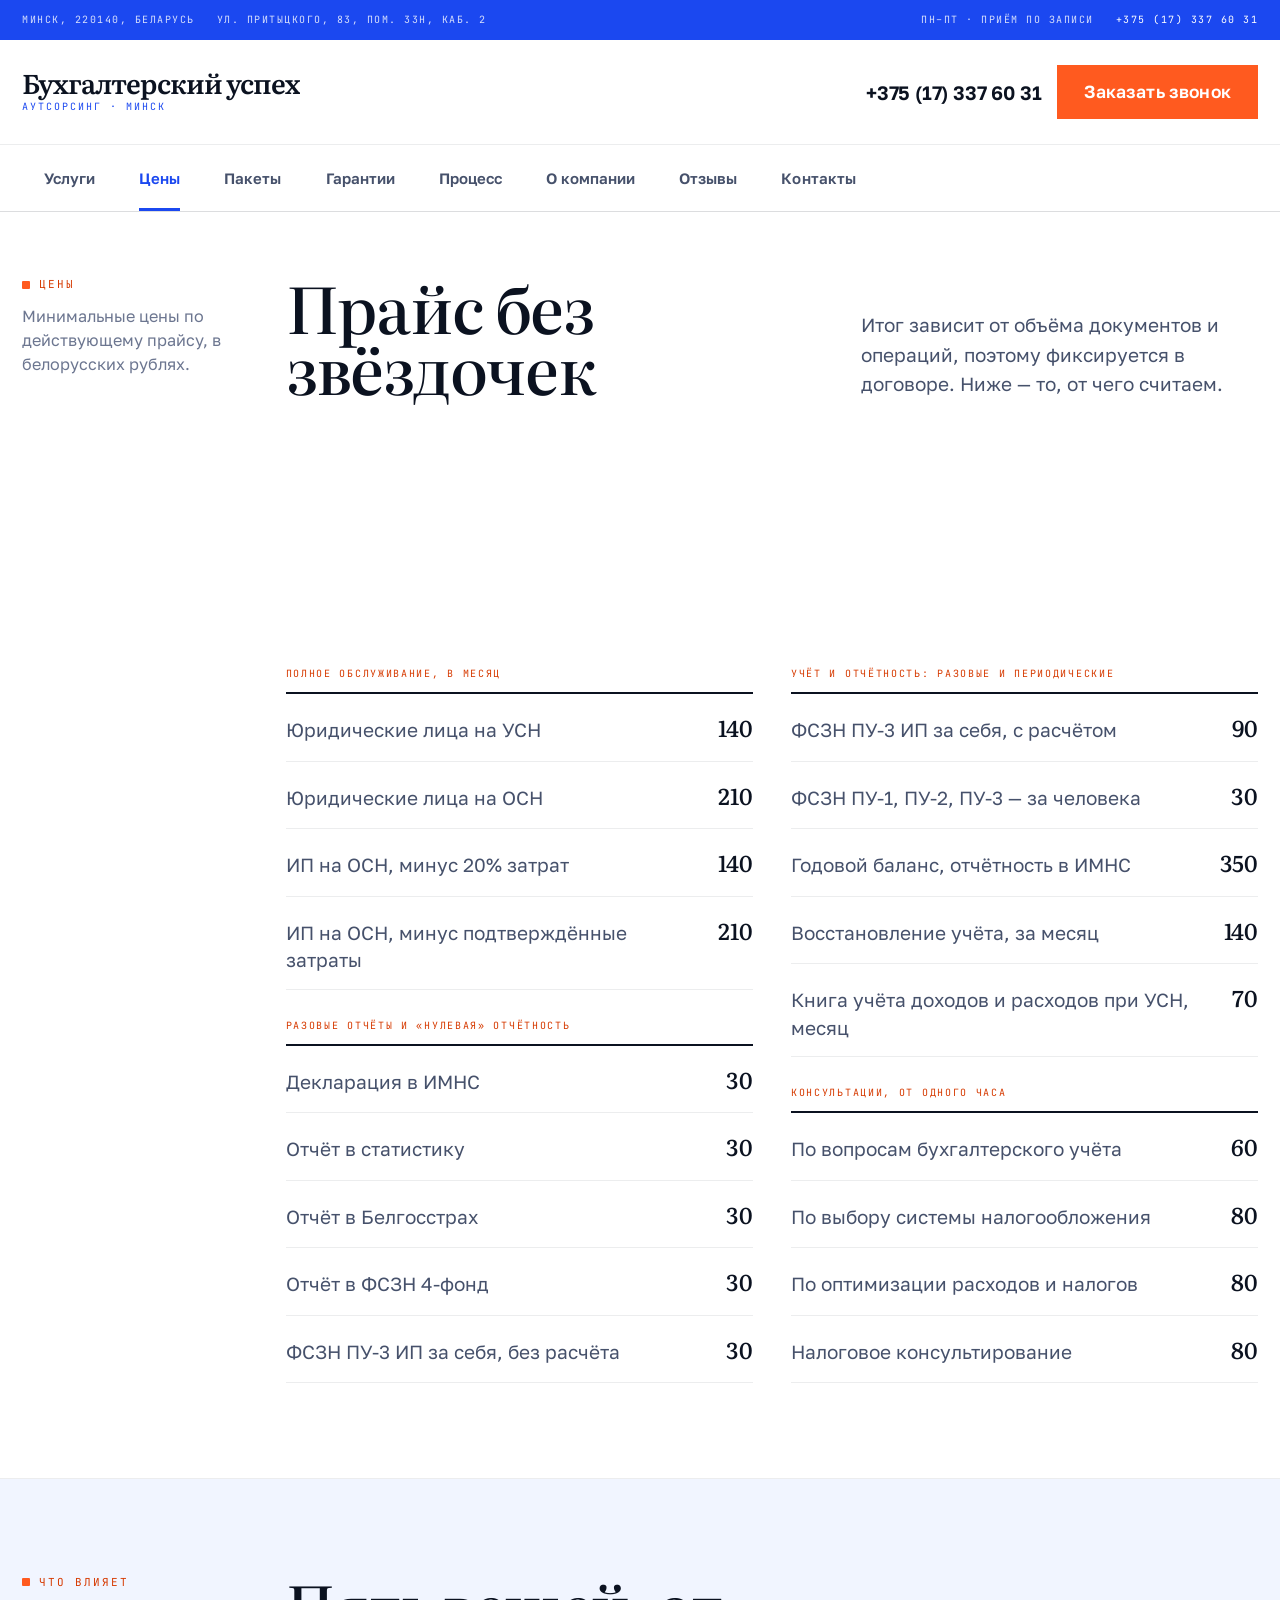
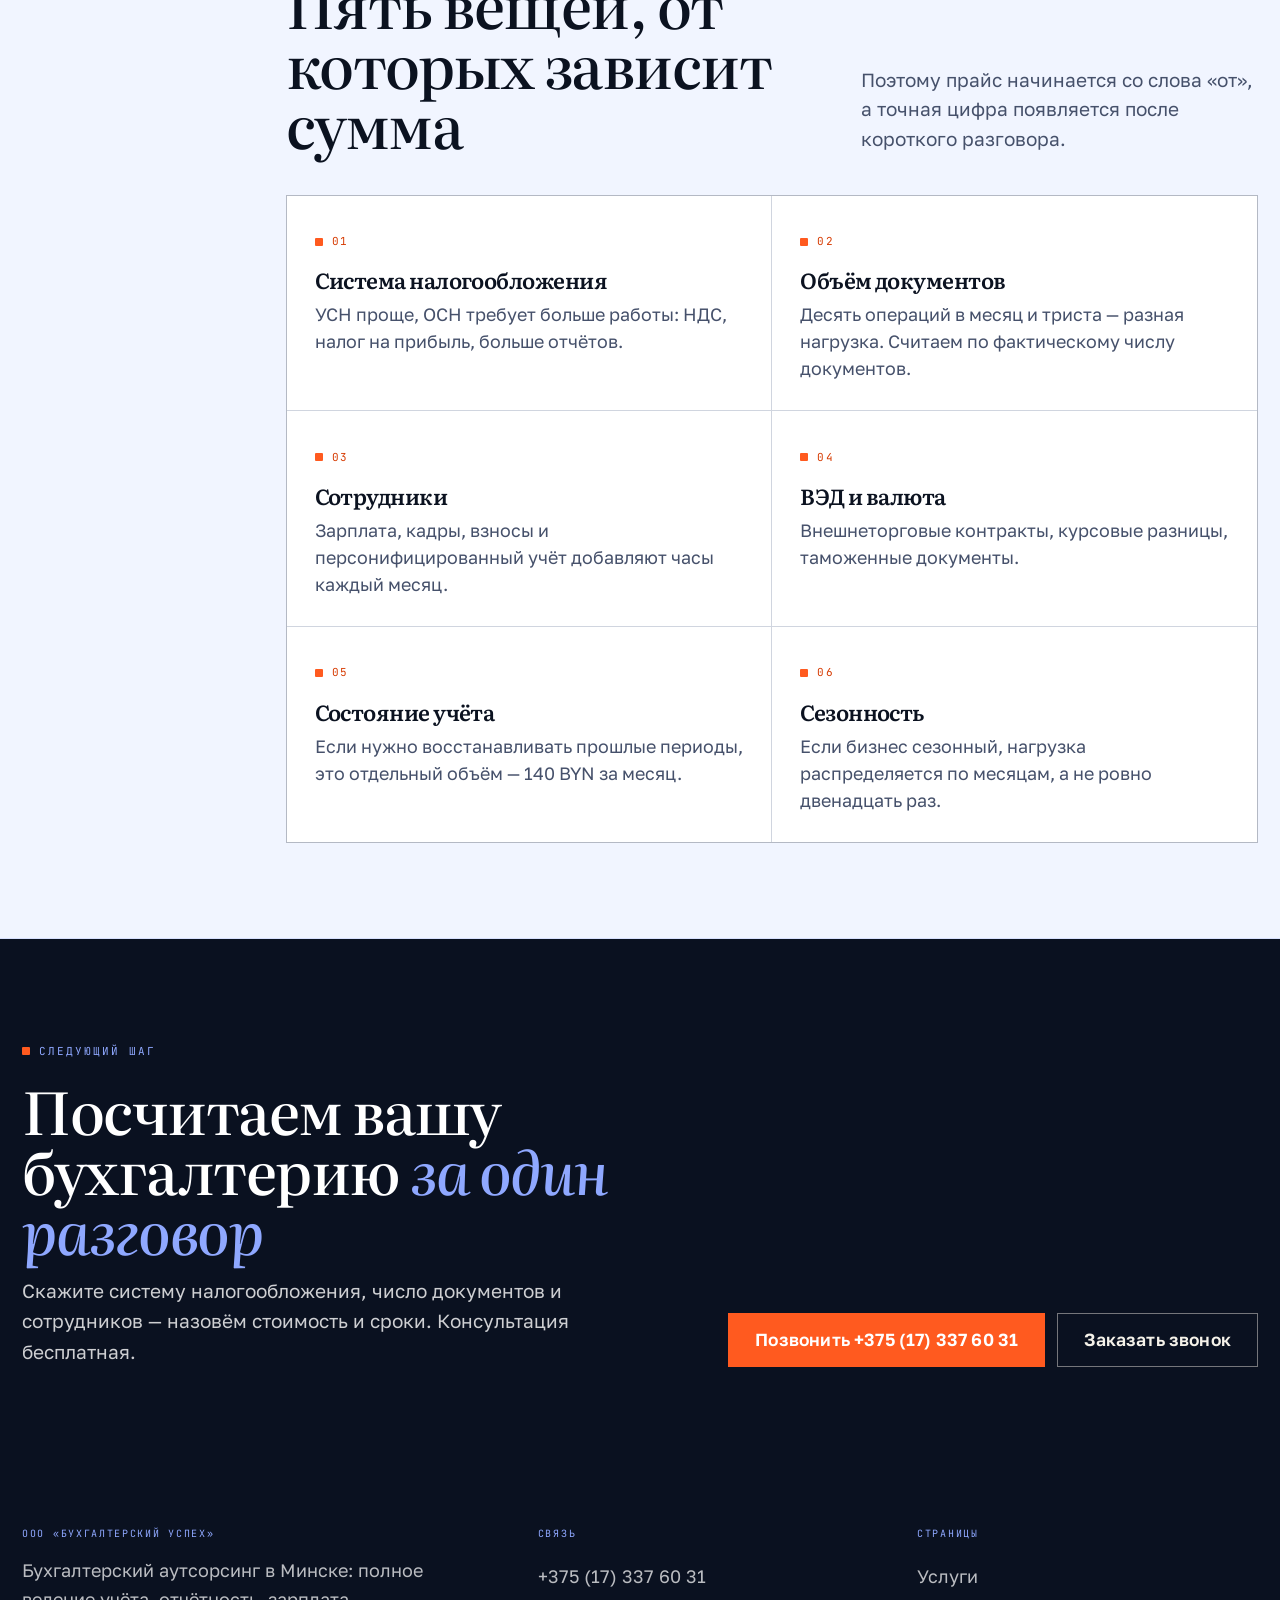
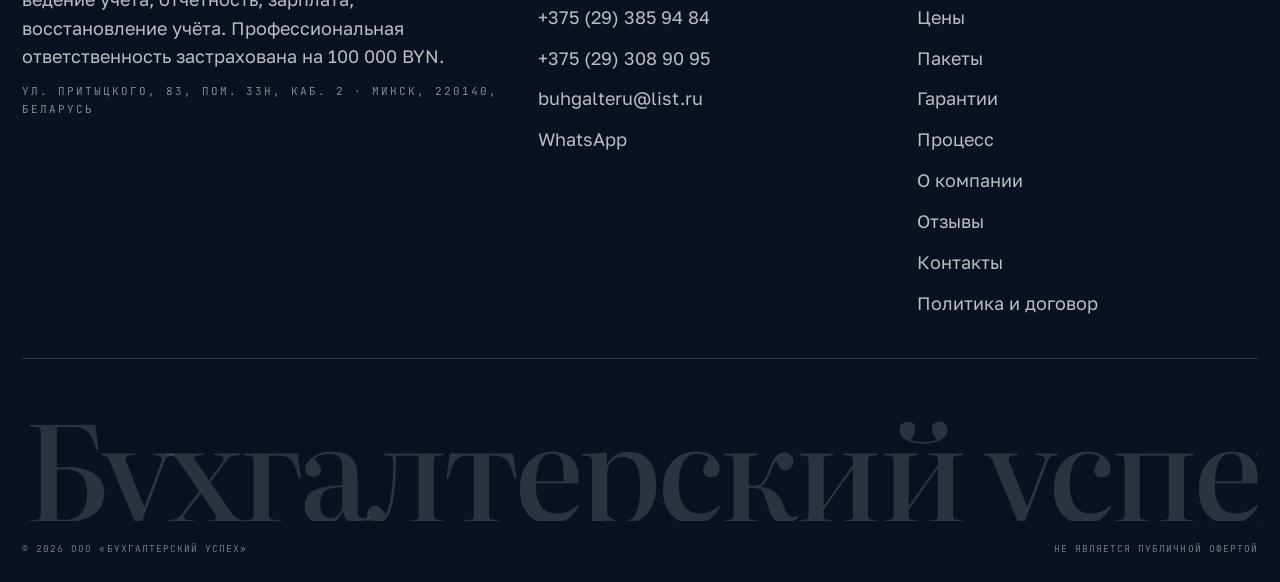
==== commit 95b87754: "Яркая версия: белый холст, электрoсиний и апельсин, синее поле пакетов, меню 15px; появление блоков " ====
--- a/ceny.html
+++ b/ceny.html
@@ -1,110 +1,112 @@
-<!doctype html><html lang="ru" class="js"><head>
+<!doctype html><html lang="ru"><head>
 <meta charset="utf-8"><meta name="viewport" content="width=device-width,initial-scale=1">
 <title>Цены на бухгалтерские услуги в Минске | Бухгалтерский успех</title><meta name="description" content="Прайс: обслуживание от 140 BYN для юрлиц на УСН, разовые отчёты от 30 BYN, годовой баланс 350 BYN, восстановление учёта 140 BYN в месяц, консультации от 60 BYN. Нормо-час 70 BYN.">
 <meta property="og:title" content="Цены на бухгалтерские услуги в Минске | Бухгалтерский успех"><meta property="og:description" content="Прайс: обслуживание от 140 BYN для юрлиц на УСН, разовые отчёты от 30 BYN, годовой баланс 350 BYN, восстановление учёта 140 BYN в месяц, консультации от 60 BYN. Нормо-час 70 BYN.">
 <meta property="og:type" content="website"><meta property="og:locale" content="ru_BY">
 <link rel="icon" href="assets/img/favicon.svg" type="image/svg+xml">
 <link rel="preconnect" href="https://fonts.googleapis.com"><link rel="preconnect" href="https://fonts.gstatic.com" crossorigin>
-<link href="https://fonts.googleapis.com/css2?family=Literata:ital,opsz,wght@0,7..72,400;0,7..72,500;0,7..72,600;1,7..72,400;1,7..72,500&family=Golos+Text:wght@400;500;600&family=JetBrains+Mono:wght@400;500&display=swap" rel="stylesheet">
+<link href="https://fonts.googleapis.com/css2?family=Literata:ital,opsz,wght@0,7..72,400;0,7..72,500;0,7..72,600;1,7..72,400;1,7..72,500&family=Golos+Text:wght@400;500;600;700&family=JetBrains+Mono:wght@400;500&display=swap" rel="stylesheet">
 <style>
 :root{
---paper:#F2EEE4;--paper2:#E8E2D3;--ink:#14120D;--ink2:#4B463A;--muted:#6E6759;
---line:rgba(20,18,13,.17);--line2:rgba(20,18,13,.09);
---deep:#12110C;--accent:#A6471F;--accent2:#E8834A;
+--bg:#FFFFFF;--bg2:#F1F5FF;--bg3:#E4ECFF;
+--ink:#0B1220;--ink2:#46516B;--muted:#6C7690;
+--line:rgba(11,18,32,.14);--line2:rgba(11,18,32,.075);
+--deep:#0A1120;--blue:#1B48F0;--blue-d:#1233B8;--blue-l:#8FA8FF;
+--or:#D63A00;--or-b:#FF5A1F;
 --f-d:'Literata',Georgia,serif;--f-t:'Golos Text',system-ui,sans-serif;--f-m:'JetBrains Mono',monospace}
 *{box-sizing:border-box}
 html{-webkit-text-size-adjust:100%;font-size:19px;overflow-x:clip}
-html.js .rv{opacity:0;transform:translateY(20px)}
-body{margin:0;background:var(--paper);color:var(--ink);font-family:var(--f-t);font-size:19px;line-height:1.62;
+html.js .rv{opacity:0;transform:translateY(18px)}
+body{margin:0;background:var(--bg);color:var(--ink);font-family:var(--f-t);font-size:19px;line-height:1.6;
 -webkit-font-smoothing:antialiased;overflow-x:hidden}
 body.is-locked{overflow:hidden}
 img{max-width:100%;display:block}
 a{color:inherit;text-decoration:none}
 p{margin:0}
-.wrap{width:min(1340px,100% - 44px);margin-inline:auto}
-.mono,.kick{font-family:var(--f-m);font-size:11px;letter-spacing:.19em;text-transform:uppercase;color:var(--muted)}
-.kick{display:inline-flex;align-items:center;gap:10px}
-.kick::before{content:"";width:7px;height:7px;background:var(--accent);flex:none}
-h1,h2,h3{font-family:var(--f-d);font-weight:500;margin:0;letter-spacing:-.025em;line-height:1.02;overflow-wrap:break-word}
-h1{font-size:clamp(2.6rem,7vw,6.4rem);line-height:.95}
-h2{font-size:clamp(2rem,4.6vw,3.9rem);line-height:1.0}
-h3{font-size:clamp(1.12rem,1.7vw,1.45rem);line-height:1.22;font-weight:600}
-em{font-style:italic;color:var(--accent)}
-.topbar{background:var(--deep);color:rgba(242,238,228,.62);font-family:var(--f-m);font-size:10px;letter-spacing:.16em;text-transform:uppercase}
-.topbar__in{display:flex;align-items:center;gap:22px;min-height:38px;min-width:0}
-.topbar a{color:rgba(242,238,228,.86)}
-.topbar a:hover{color:#fff}
+.wrap{width:min(1360px,100% - 44px);margin-inline:auto}
+.mono,.kick{font-family:var(--f-m);font-size:11px;letter-spacing:.18em;text-transform:uppercase;color:var(--muted)}
+.kick{display:inline-flex;align-items:center;gap:9px;color:var(--or)}
+.kick::before{content:"";width:8px;height:8px;background:var(--or-b);flex:none;border-radius:1px}
+h1,h2,h3{font-family:var(--f-d);font-weight:500;margin:0;letter-spacing:-.025em;line-height:1.03;overflow-wrap:break-word}
+h1{font-size:clamp(2.5rem,7vw,6.2rem);line-height:.96}
+h2{font-size:clamp(2rem,4.6vw,3.7rem);line-height:1.02}
+h3{font-size:clamp(1.12rem,1.7vw,1.44rem);line-height:1.24;font-weight:600}
+em{font-style:italic;color:var(--blue)}
+.topbar{background:var(--blue);color:rgba(255,255,255,.82);font-family:var(--f-m);font-size:10px;letter-spacing:.15em;text-transform:uppercase}
+.topbar__in{display:flex;align-items:center;gap:22px;min-height:40px;min-width:0}
+.topbar a{color:#fff}
+.topbar a:hover{text-decoration:underline}
 .topbar__sp{flex:1}
 @media (max-width:900px){.topbar{display:none}}
-.hdr{position:sticky;top:0;z-index:60;background:var(--paper);border-bottom:1px solid var(--line)}
-.hdr__in{display:flex;align-items:center;gap:16px;min-height:96px;min-width:0}
-.logo{display:flex;flex-direction:column;gap:2px;min-width:0;flex:0 1 auto;overflow:hidden}
-.logo b{font-family:var(--f-d);font-weight:600;font-size:1.24rem;line-height:1;letter-spacing:-.03em;white-space:nowrap}
-.logo span{font-family:var(--f-m);font-size:9.5px;letter-spacing:.2em;text-transform:uppercase;color:var(--muted);white-space:nowrap}
+.hdr{position:sticky;top:0;z-index:60;background:#fff;border-bottom:1px solid var(--line)}
+.hdr__in{display:flex;align-items:center;gap:18px;min-height:104px;min-width:0}
+.logo{display:flex;flex-direction:column;gap:3px;min-width:0;flex:0 1 auto;overflow:hidden}
+.logo b{font-family:var(--f-d);font-weight:600;font-size:1.42rem;line-height:1;letter-spacing:-.035em;white-space:nowrap}
+.logo span{font-family:var(--f-m);font-size:10px;letter-spacing:.2em;text-transform:uppercase;color:var(--blue)}
 .hdr__sp{flex:1;min-width:6px}
-.hdr__act{display:flex;align-items:center;gap:14px;flex:none}
-.hdr__tel{font-family:var(--f-m);font-size:13px;letter-spacing:.02em;white-space:nowrap}
-.hdr__tel:hover{color:var(--accent)}
-.btn{display:inline-flex;align-items:center;justify-content:center;gap:10px;min-height:50px;padding:0 24px;
-background:var(--ink);color:#F5F2E9;font-family:var(--f-m);font-size:11px;letter-spacing:.15em;text-transform:uppercase;
-border:1px solid var(--ink);transition:background .22s,color .22s,border-color .22s;cursor:pointer}
-.btn:hover{background:var(--accent);border-color:var(--accent);color:#fff}
-.btn--acc{background:var(--accent);border-color:var(--accent);color:#fff}
+.hdr__act{display:flex;align-items:center;gap:16px;flex:none}
+.hdr__tel{font-family:var(--f-t);font-weight:600;font-size:1.02rem;letter-spacing:-.01em;white-space:nowrap}
+.hdr__tel:hover{color:var(--blue)}
+.btn{display:inline-flex;align-items:center;justify-content:center;gap:10px;min-height:54px;padding:0 26px;
+background:var(--blue);color:#fff;font-family:var(--f-t);font-weight:600;font-size:.92rem;letter-spacing:.01em;
+border:1px solid var(--blue);transition:background .2s,border-color .2s,color .2s,transform .2s;cursor:pointer}
+.btn:hover{background:var(--or);border-color:var(--or);color:#fff}
+.btn--acc{background:var(--or-b);border-color:var(--or-b);color:#fff}
 .btn--acc:hover{background:var(--ink);border-color:var(--ink)}
 .btn--line{background:transparent;color:var(--ink);border-color:var(--ink)}
-.btn--line:hover{background:var(--ink);color:#F5F2E9}
-.btn svg{width:15px;height:15px;stroke:currentColor;fill:none;stroke-width:1.6;flex:none}
-.burger{display:none;flex-direction:column;justify-content:center;gap:5px;width:46px;height:46px;border:1px solid var(--line);
-background:transparent;padding:0 12px;cursor:pointer;flex:none}
-.burger span{display:block;height:1.5px;background:var(--ink)}
+.btn--line:hover{background:var(--ink);color:#fff}
+.btn--ghost{background:#fff;color:var(--ink);border-color:#fff}
+.btn--ghost:hover{background:var(--or-b);border-color:var(--or-b);color:#fff}
+.btn svg{width:16px;height:16px;stroke:currentColor;fill:none;stroke-width:1.7;flex:none}
+.burger{display:none;flex-direction:column;justify-content:center;gap:6px;width:52px;height:52px;border:1px solid var(--line);
+background:#fff;padding:0 13px;cursor:pointer;flex:none}
+.burger span{display:block;height:2px;background:var(--ink)}
 @media (max-width:1180px){.hdr__tel{display:none}.hdr__act .btn{display:none}.burger{display:flex}}
-@media (max-width:560px){.logo b{font-size:.95rem;white-space:normal;line-height:1.12}.logo span{display:none}
-.hdr__in{min-height:78px;gap:10px}.ribbon i{font-size:1.05rem}}
-.strip{border-top:1px solid var(--line2);overflow:hidden}
+@media (max-width:620px){.logo b{font-size:1.06rem;white-space:normal;line-height:1.1}.logo span{display:none}
+.hdr__in{min-height:82px;gap:10px}}
+.strip{border-top:1px solid var(--line2);background:#fff}
 .strip__in{display:flex;align-items:stretch;overflow-x:auto;scrollbar-width:none;min-width:0}
 .strip__in::-webkit-scrollbar{display:none;height:0}
-.strip a{flex:none;font-family:var(--f-m);font-size:10px;letter-spacing:.16em;text-transform:uppercase;color:var(--ink2);
-padding:14px 16px;white-space:nowrap;position:relative}
-.strip a::after{content:"";position:absolute;left:16px;right:16px;bottom:9px;height:1px;background:var(--accent);transform:scaleX(0);transform-origin:left;transition:transform .3s}
-.strip a:hover{color:var(--ink)}
-.strip a:hover::after,.strip a[aria-current]::after{transform:scaleX(1)}
-.strip a[aria-current]{color:var(--accent)}
-.hero{position:relative;min-height:clamp(620px,88vh,900px);display:flex;align-items:flex-end;overflow:hidden;background:var(--deep);color:#F5F2E9}
+.strip a{flex:none;font-family:var(--f-t);font-weight:600;font-size:15px;letter-spacing:.002em;color:var(--ink2);
+padding:21px 22px;white-space:nowrap;position:relative;transition:color .2s,background .2s}
+.strip a:hover{color:var(--ink);background:var(--bg2)}
+.strip a[aria-current]{color:var(--blue)}
+.strip a[aria-current]::after{content:"";position:absolute;left:22px;right:22px;bottom:0;height:3px;background:var(--blue)}
+@media (max-width:620px){.strip a{font-size:13.5px;padding:17px 16px}.strip a[aria-current]::after{left:15px;right:15px}}
+.hero{position:relative;min-height:clamp(640px,90vh,920px);display:flex;align-items:flex-end;overflow:hidden;background:var(--deep);color:#fff}
 .hero__bg{position:absolute;inset:0}
-.hero__bg img{width:100%;height:100%;object-fit:cover;filter:saturate(.9) contrast(1.02)}
+.hero__bg img{width:100%;height:100%;object-fit:cover}
 .hero::after{content:"";position:absolute;inset:0;background:
-linear-gradient(94deg,rgba(12,11,7,.93) 0%,rgba(12,11,7,.78) 42%,rgba(12,11,7,.12) 100%),
-linear-gradient(0deg,rgba(12,11,7,.82),rgba(12,11,7,0) 46%)}
-.hero__in{position:relative;z-index:2;width:100%;padding-block:clamp(40px,6vw,80px)}
-.hero .kick{color:rgba(242,238,228,.72)}
-.hero .kick::before{background:var(--accent2)}
-.hero h1{max-width:15ch;margin-top:18px;color:#F7F4EC}
-.hero h1 em{color:var(--accent2)}
-.hero__lead{margin-top:20px;max-width:47ch;color:rgba(242,238,228,.82);font-size:1.06rem;line-height:1.55}
-.hero__cta{display:flex;flex-wrap:wrap;gap:12px;margin-top:30px}
-.hero .btn{background:var(--accent);border-color:var(--accent);color:#fff}
-.hero .btn:hover{background:#F5F2E9;border-color:#F5F2E9;color:var(--ink)}
-.hero .btn--line{background:transparent;border-color:rgba(245,242,233,.45);color:#F5F2E9}
-.hero .btn--line:hover{background:#F5F2E9;color:var(--ink);border-color:#F5F2E9}
-.hero__figs{display:grid;grid-template-columns:repeat(4,minmax(0,1fr));gap:0;margin-top:clamp(34px,5vw,58px);
-border-top:1px solid rgba(245,242,233,.26)}
-.hero__figs div{padding:18px 18px 0 0;border-right:1px solid rgba(245,242,233,.14);min-width:0}
+linear-gradient(92deg,rgba(8,14,32,.94) 0%,rgba(8,14,32,.74) 44%,rgba(8,14,32,.06) 100%),
+linear-gradient(0deg,rgba(8,14,32,.8),rgba(8,14,32,0) 48%)}
+.hero__in{position:relative;z-index:2;width:100%;padding-block:clamp(40px,6vw,84px)}
+.hero .kick{color:#fff}
+.hero .kick::before{background:var(--or-b);width:10px;height:10px}
+.hero h1{max-width:15ch;margin-top:20px;color:#fff}
+.hero h1 em{color:var(--blue-l)}
+.hero__lead{margin-top:20px;max-width:46ch;color:rgba(255,255,255,.86);font-size:1.06rem;line-height:1.55}
+.hero__cta{display:flex;flex-wrap:wrap;gap:12px;margin-top:32px}
+.hero .btn--line{background:transparent;border-color:rgba(255,255,255,.55);color:#fff}
+.hero .btn--line:hover{background:#fff;border-color:#fff;color:var(--ink)}
+.hero__figs{display:grid;grid-template-columns:repeat(4,minmax(0,1fr));gap:0;margin-top:clamp(34px,5vw,60px);
+border-top:1px solid rgba(255,255,255,.28)}
+.hero__figs div{padding:18px 18px 0 0;border-right:1px solid rgba(255,255,255,.16);min-width:0}
 .hero__figs div:last-child{border-right:0}
-.hero__figs b{display:block;font-family:var(--f-d);font-weight:500;font-size:clamp(1.35rem,2.4vw,2.1rem);
-letter-spacing:-.02em;line-height:1;color:#F7F4EC;margin-bottom:6px}
-.hero__figs span{font-family:var(--f-m);font-size:9.5px;letter-spacing:.13em;text-transform:uppercase;color:rgba(242,238,228,.66)}
+.hero__figs b{display:block;font-family:var(--f-d);font-weight:500;font-size:clamp(1.4rem,2.5vw,2.15rem);
+letter-spacing:-.03em;line-height:1;color:#fff;margin-bottom:6px}
+.hero__figs span{font-family:var(--f-m);font-size:9.5px;letter-spacing:.12em;text-transform:uppercase;color:rgba(255,255,255,.7)}
 @media (max-width:820px){.hero__figs{grid-template-columns:repeat(2,minmax(0,1fr))}
 .hero__figs div{padding:14px 12px 12px 0}.hero__figs div:nth-child(2n){border-right:0}
-.hero__figs div:nth-child(n+3){border-top:1px solid rgba(245,242,233,.14)}}
+.hero__figs div:nth-child(n+3){border-top:1px solid rgba(255,255,255,.16)}}
 .fbar{display:none;position:fixed;left:0;right:0;bottom:0;z-index:70;gap:3px;padding:6px 7px;
-background:rgba(18,17,12,.97);backdrop-filter:blur(10px)}
-.fbar a{flex:1;display:flex;align-items:center;justify-content:center;gap:6px;padding:11px 3px;color:#F5F2E9;
-font-family:var(--f-m);font-size:9.5px;letter-spacing:.08em;text-transform:uppercase;border:1px solid rgba(245,242,233,.18)}
-.fbar a:first-child{background:var(--accent);border-color:var(--accent)}
-.fbar svg{width:14px;height:14px;stroke:currentColor;fill:none;stroke-width:1.7}
-@media (max-width:1180px){.fbar{display:flex}body{padding-bottom:58px}}
+background:var(--deep);backdrop-filter:blur(10px)}
+.fbar a{flex:1;display:flex;align-items:center;justify-content:center;gap:6px;padding:12px 3px;color:#fff;
+font-family:var(--f-t);font-weight:600;font-size:11px;letter-spacing:.02em;border:1px solid rgba(255,255,255,.2)}
+.fbar a:first-child{background:var(--blue);border-color:var(--blue)}
+.fbar svg{width:15px;height:15px;stroke:currentColor;fill:none;stroke-width:1.8}
+@media (max-width:1180px){.fbar{display:flex}body{padding-bottom:60px}}
 </style>
-<link rel="stylesheet" href="assets/css/site.v2.css">
+<link rel="stylesheet" href="assets/css/site.v3.css">
 </head><body>
 <div class="topbar"><div class="wrap topbar__in">
   <span>Минск, 220140, Беларусь</span><span>ул. Притыцкого, 83, пом. 33н, каб. 2</span><span class="topbar__sp"></span>
@@ -183,14 +185,13 @@
     </div>
   </div>
 </div></section></main>
-<div class="grain" aria-hidden="true"></div>
 <footer>
   <div class="wrap">
     <div class="foot__grid">
       <div>
         <b>ООО «Бухгалтерский успех»</b>
         <p style="margin:0 0 12px;max-width:44ch">Бухгалтерский аутсорсинг в Минске: полное ведение учёта, отчётность, зарплата, восстановление учёта. Профессиональная ответственность застрахована на 100 000 BYN.</p>
-        <p class="mono" style="color:rgba(242,238,228,.42)">ул. Притыцкого, 83, пом. 33н, каб. 2 · Минск, 220140, Беларусь</p>
+        <p class="mono" style="color:rgba(255,255,255,.5)">ул. Притыцкого, 83, пом. 33н, каб. 2 · Минск, 220140, Беларусь</p>
       </div>
       <div>
         <b>Связь</b>
@@ -226,5 +227,5 @@
   <a href="viber://chat?number=%2B375293859484"><svg viewBox="0 0 24 24"><path d="M12 4c4 0 7 3 7 7a7 7 0 01-7 7c-1.6 0-3-.4-4-1.2L5 18l1-3c-.7-1-1-2.2-1-3.5C5 7 8 4 12 4z"/><path d="M10 9l2 5 2-5"/></svg>Viber</a>
   <a href="https://t.me/+375293859484" target="_blank" rel="noopener"><svg viewBox="0 0 24 24"><path d="M21 5L3 11l5 2 2 6 3-4 5 3z"/></svg>Telegram</a>
 </div>
-<script src="assets/js/main.v2.js" defer></script>
+<script src="assets/js/main.v3.js" defer></script>
 </body></html>
--- a/assets/css/site.v3.css
+++ b/assets/css/site.v3.css
@@ -0,0 +1,311 @@
+
+:root{
+--bg:#FFFFFF;--bg2:#F1F5FF;--bg3:#E4ECFF;
+--ink:#0B1220;--ink2:#46516B;--muted:#6C7690;
+--line:rgba(11,18,32,.14);--line2:rgba(11,18,32,.075);
+--deep:#0A1120;--blue:#1B48F0;--blue-d:#1233B8;--blue-l:#8FA8FF;
+--or:#D63A00;--or-b:#FF5A1F;
+--f-d:'Literata',Georgia,serif;--f-t:'Golos Text',system-ui,sans-serif;--f-m:'JetBrains Mono',monospace}
+*{box-sizing:border-box}
+html{-webkit-text-size-adjust:100%;font-size:19px;overflow-x:clip}
+html.js .rv{opacity:0;transform:translateY(18px)}
+body{margin:0;background:var(--bg);color:var(--ink);font-family:var(--f-t);font-size:19px;line-height:1.6;
+-webkit-font-smoothing:antialiased;overflow-x:hidden}
+body.is-locked{overflow:hidden}
+img{max-width:100%;display:block}
+a{color:inherit;text-decoration:none}
+p{margin:0}
+.wrap{width:min(1360px,100% - 44px);margin-inline:auto}
+.mono,.kick{font-family:var(--f-m);font-size:11px;letter-spacing:.18em;text-transform:uppercase;color:var(--muted)}
+.kick{display:inline-flex;align-items:center;gap:9px;color:var(--or)}
+.kick::before{content:"";width:8px;height:8px;background:var(--or-b);flex:none;border-radius:1px}
+h1,h2,h3{font-family:var(--f-d);font-weight:500;margin:0;letter-spacing:-.025em;line-height:1.03;overflow-wrap:break-word}
+h1{font-size:clamp(2.5rem,7vw,6.2rem);line-height:.96}
+h2{font-size:clamp(2rem,4.6vw,3.7rem);line-height:1.02}
+h3{font-size:clamp(1.12rem,1.7vw,1.44rem);line-height:1.24;font-weight:600}
+em{font-style:italic;color:var(--blue)}
+.topbar{background:var(--blue);color:rgba(255,255,255,.82);font-family:var(--f-m);font-size:10px;letter-spacing:.15em;text-transform:uppercase}
+.topbar__in{display:flex;align-items:center;gap:22px;min-height:40px;min-width:0}
+.topbar a{color:#fff}
+.topbar a:hover{text-decoration:underline}
+.topbar__sp{flex:1}
+@media (max-width:900px){.topbar{display:none}}
+.hdr{position:sticky;top:0;z-index:60;background:#fff;border-bottom:1px solid var(--line)}
+.hdr__in{display:flex;align-items:center;gap:18px;min-height:104px;min-width:0}
+.logo{display:flex;flex-direction:column;gap:3px;min-width:0;flex:0 1 auto;overflow:hidden}
+.logo b{font-family:var(--f-d);font-weight:600;font-size:1.42rem;line-height:1;letter-spacing:-.035em;white-space:nowrap}
+.logo span{font-family:var(--f-m);font-size:10px;letter-spacing:.2em;text-transform:uppercase;color:var(--blue)}
+.hdr__sp{flex:1;min-width:6px}
+.hdr__act{display:flex;align-items:center;gap:16px;flex:none}
+.hdr__tel{font-family:var(--f-t);font-weight:600;font-size:1.02rem;letter-spacing:-.01em;white-space:nowrap}
+.hdr__tel:hover{color:var(--blue)}
+.btn{display:inline-flex;align-items:center;justify-content:center;gap:10px;min-height:54px;padding:0 26px;
+background:var(--blue);color:#fff;font-family:var(--f-t);font-weight:600;font-size:.92rem;letter-spacing:.01em;
+border:1px solid var(--blue);transition:background .2s,border-color .2s,color .2s,transform .2s;cursor:pointer}
+.btn:hover{background:var(--or);border-color:var(--or);color:#fff}
+.btn--acc{background:var(--or-b);border-color:var(--or-b);color:#fff}
+.btn--acc:hover{background:var(--ink);border-color:var(--ink)}
+.btn--line{background:transparent;color:var(--ink);border-color:var(--ink)}
+.btn--line:hover{background:var(--ink);color:#fff}
+.btn--ghost{background:#fff;color:var(--ink);border-color:#fff}
+.btn--ghost:hover{background:var(--or-b);border-color:var(--or-b);color:#fff}
+.btn svg{width:16px;height:16px;stroke:currentColor;fill:none;stroke-width:1.7;flex:none}
+.burger{display:none;flex-direction:column;justify-content:center;gap:6px;width:52px;height:52px;border:1px solid var(--line);
+background:#fff;padding:0 13px;cursor:pointer;flex:none}
+.burger span{display:block;height:2px;background:var(--ink)}
+@media (max-width:1180px){.hdr__tel{display:none}.hdr__act .btn{display:none}.burger{display:flex}}
+@media (max-width:620px){.logo b{font-size:1.06rem;white-space:normal;line-height:1.1}.logo span{display:none}
+.hdr__in{min-height:82px;gap:10px}}
+.strip{border-top:1px solid var(--line2);background:#fff}
+.strip__in{display:flex;align-items:stretch;overflow-x:auto;scrollbar-width:none;min-width:0}
+.strip__in::-webkit-scrollbar{display:none;height:0}
+.strip a{flex:none;font-family:var(--f-t);font-weight:600;font-size:15px;letter-spacing:.002em;color:var(--ink2);
+padding:21px 22px;white-space:nowrap;position:relative;transition:color .2s,background .2s}
+.strip a:hover{color:var(--ink);background:var(--bg2)}
+.strip a[aria-current]{color:var(--blue)}
+.strip a[aria-current]::after{content:"";position:absolute;left:22px;right:22px;bottom:0;height:3px;background:var(--blue)}
+@media (max-width:620px){.strip a{font-size:13.5px;padding:17px 16px}.strip a[aria-current]::after{left:15px;right:15px}}
+.hero{position:relative;min-height:clamp(640px,90vh,920px);display:flex;align-items:flex-end;overflow:hidden;background:var(--deep);color:#fff}
+.hero__bg{position:absolute;inset:0}
+.hero__bg img{width:100%;height:100%;object-fit:cover}
+.hero::after{content:"";position:absolute;inset:0;background:
+linear-gradient(92deg,rgba(8,14,32,.94) 0%,rgba(8,14,32,.74) 44%,rgba(8,14,32,.06) 100%),
+linear-gradient(0deg,rgba(8,14,32,.8),rgba(8,14,32,0) 48%)}
+.hero__in{position:relative;z-index:2;width:100%;padding-block:clamp(40px,6vw,84px)}
+.hero .kick{color:#fff}
+.hero .kick::before{background:var(--or-b);width:10px;height:10px}
+.hero h1{max-width:15ch;margin-top:20px;color:#fff}
+.hero h1 em{color:var(--blue-l)}
+.hero__lead{margin-top:20px;max-width:46ch;color:rgba(255,255,255,.86);font-size:1.06rem;line-height:1.55}
+.hero__cta{display:flex;flex-wrap:wrap;gap:12px;margin-top:32px}
+.hero .btn--line{background:transparent;border-color:rgba(255,255,255,.55);color:#fff}
+.hero .btn--line:hover{background:#fff;border-color:#fff;color:var(--ink)}
+.hero__figs{display:grid;grid-template-columns:repeat(4,minmax(0,1fr));gap:0;margin-top:clamp(34px,5vw,60px);
+border-top:1px solid rgba(255,255,255,.28)}
+.hero__figs div{padding:18px 18px 0 0;border-right:1px solid rgba(255,255,255,.16);min-width:0}
+.hero__figs div:last-child{border-right:0}
+.hero__figs b{display:block;font-family:var(--f-d);font-weight:500;font-size:clamp(1.4rem,2.5vw,2.15rem);
+letter-spacing:-.03em;line-height:1;color:#fff;margin-bottom:6px}
+.hero__figs span{font-family:var(--f-m);font-size:9.5px;letter-spacing:.12em;text-transform:uppercase;color:rgba(255,255,255,.7)}
+@media (max-width:820px){.hero__figs{grid-template-columns:repeat(2,minmax(0,1fr))}
+.hero__figs div{padding:14px 12px 12px 0}.hero__figs div:nth-child(2n){border-right:0}
+.hero__figs div:nth-child(n+3){border-top:1px solid rgba(255,255,255,.16)}}
+.fbar{display:none;position:fixed;left:0;right:0;bottom:0;z-index:70;gap:3px;padding:6px 7px;
+background:var(--deep);backdrop-filter:blur(10px)}
+.fbar a{flex:1;display:flex;align-items:center;justify-content:center;gap:6px;padding:12px 3px;color:#fff;
+font-family:var(--f-t);font-weight:600;font-size:11px;letter-spacing:.02em;border:1px solid rgba(255,255,255,.2)}
+.fbar a:first-child{background:var(--blue);border-color:var(--blue)}
+.fbar svg{width:15px;height:15px;stroke:currentColor;fill:none;stroke-width:1.8}
+@media (max-width:1180px){.fbar{display:flex}body{padding-bottom:60px}}
+
+.band{padding:clamp(58px,7.4vw,116px) 0;border-bottom:1px solid var(--line2);background:#fff}
+.band--alt{background:var(--bg2);border-bottom:1px solid rgba(27,72,240,.12)}
+.band--blue{background:var(--blue);color:#fff;border-bottom:0}
+.band--blue .kick{color:#fff}.band--blue .kick::before{background:#fff}
+.band--blue h2,.band--blue h3{color:#fff}
+.band--blue em{color:#FFC9AE}
+.band--blue p{color:rgba(255,255,255,.86)}
+.band--blue .note{color:rgba(255,255,255,.68)}
+.band--ink{background:var(--deep);color:#fff;border-bottom:0}
+.band--ink .mono,.band--ink .kick{color:var(--blue-l)}
+.band--ink .kick::before{background:var(--or-b)}
+.band--ink p{color:rgba(255,255,255,.8)}
+.band--ink h2,.band--ink h3{color:#fff}
+.band--ink em{color:var(--blue-l)}
+.spread{display:grid;grid-template-columns:220px minmax(0,1fr);gap:clamp(20px,3.4vw,58px);align-items:start}
+.spread+.spread{margin-top:clamp(30px,4vw,60px)}
+.spread__side{position:sticky;top:132px;display:flex;flex-direction:column;gap:10px}
+@media (max-width:980px){.spread{grid-template-columns:minmax(0,1fr)}.spread__side{position:static}}
+.spread__head{display:grid;grid-template-columns:minmax(0,1.15fr) minmax(0,.85fr);gap:clamp(16px,3vw,48px);
+align-items:end;margin-bottom:clamp(24px,3.2vw,42px)}
+.spread__head p{color:var(--ink2);font-size:1rem;line-height:1.56;max-width:44ch}
+.band--ink .spread__head p,.band--blue .spread__head p{color:rgba(255,255,255,.84)}
+@media (max-width:820px){.spread__head{grid-template-columns:minmax(0,1fr)}}
+.lead{font-size:clamp(1.1rem,1.5vw,1.32rem);line-height:1.5;color:var(--ink2);max-width:56ch}
+.ribbon{background:var(--blue);color:#fff;overflow:hidden;padding:18px 0;border-bottom:0}
+.ribbon__in{display:flex;width:max-content;animation:marq 44s linear infinite;will-change:transform}
+.ribbon:hover .ribbon__in{animation-play-state:paused}
+.ribbon i{font-family:var(--f-d);font-style:italic;font-weight:500;font-size:clamp(1.2rem,2.2vw,1.9rem);
+white-space:nowrap;display:inline-flex;align-items:center;gap:26px;padding-right:26px;color:#fff}
+.ribbon i::after{content:"";width:7px;height:7px;background:var(--or-b);border-radius:50%;flex:none}
+@keyframes marq{from{transform:translateX(0)}to{transform:translateX(-50%)}}
+@media (prefers-reduced-motion: reduce){.ribbon__in{animation:none}}
+.slist{border-top:2px solid var(--ink)}
+.slist__i{display:grid;grid-template-columns:58px minmax(0,1fr) minmax(0,.92fr) 34px;gap:22px;align-items:baseline;
+padding:23px 0;border-bottom:1px solid var(--line2);transition:background .2s,padding .2s}
+.slist__i:hover{background:var(--bg2);padding-inline:14px}
+.slist__i b{font-family:var(--f-d);font-weight:600;font-size:1.12rem;letter-spacing:-.012em;line-height:1.25}
+.slist__i span{color:var(--ink2);font-size:.95rem;line-height:1.5}
+.slist__i i{font-family:var(--f-t);font-weight:600;font-size:11px;color:var(--blue);letter-spacing:.02em;font-style:normal;
+text-align:right;transform:translateX(-6px);opacity:0;transition:opacity .2s,transform .2s}
+.slist__i:hover i{opacity:1;transform:none}
+@media (max-width:860px){.slist__i{grid-template-columns:42px minmax(0,1fr);row-gap:6px}
+.slist__i span{grid-column:2}.slist__i i{display:none}}
+.figs{display:grid;grid-template-columns:repeat(4,minmax(0,1fr));border-top:2px solid var(--ink);border-bottom:1px solid var(--line)}
+.figs div{padding:26px 20px 24px 0;border-right:1px solid var(--line2);min-width:0}
+.figs div:last-child{border-right:0}
+.figs b{display:block;font-family:var(--f-d);font-weight:500;font-size:clamp(1.9rem,4.6vw,3.5rem);letter-spacing:-.035em;line-height:1;color:var(--blue)}
+.figs span{display:block;margin-top:8px;font-family:var(--f-m);font-size:10px;letter-spacing:.13em;text-transform:uppercase;color:var(--muted)}
+@media (max-width:760px){.figs{grid-template-columns:repeat(2,minmax(0,1fr))}
+.figs div{padding:18px 14px 18px 0}.figs div:nth-child(2n){border-right:0}
+.figs div:nth-child(n+3){border-top:1px solid var(--line2)}}
+.ledger{display:grid;gap:0}
+.ledger__g{font-family:var(--f-m);font-size:10px;letter-spacing:.17em;text-transform:uppercase;color:var(--or);
+padding:28px 0 10px;border-bottom:2px solid var(--ink)}
+.ledger__r{display:grid;grid-template-columns:minmax(0,1fr) auto;gap:16px;align-items:baseline;padding:15px 0;
+border-bottom:1px solid var(--line2);transition:background .2s,padding .2s}
+.ledger__r span{font-size:1rem;line-height:1.45;color:var(--ink2)}
+.ledger__r b{font-family:var(--f-d);font-weight:500;font-size:1.2rem;letter-spacing:-.01em;white-space:nowrap;text-align:right}
+.ledger__r:hover{background:var(--bg2);padding-inline:10px}
+.ledger__r:hover b{color:var(--blue)}
+.packs{display:grid;grid-template-columns:repeat(3,minmax(0,1fr));gap:1px;background:var(--line);border:1px solid var(--line)}
+.packs>div{background:#fff;padding:clamp(20px,2.4vw,30px);display:flex;flex-direction:column;gap:10px;min-width:0;
+transition:background .22s,color .22s}
+.band--alt .packs>div{background:#fff}
+.band--blue .packs{background:rgba(255,255,255,.30);border-color:rgba(255,255,255,.35)}
+.band--blue .packs>div{background:#fff}
+.band--blue .packs p,.band--blue .packs__d{color:var(--ink2)}
+.band--blue .packs>div:hover{background:var(--ink)}
+.band--blue .packs>div:hover p,.band--blue .packs>div:hover .packs__d{color:rgba(255,255,255,.82)}
+.packs>div:hover{background:var(--blue)}
+.packs>div:hover *{color:#fff}
+.packs>div:hover .packs__n{color:#FFC9AE}
+.packs__n{font-family:var(--f-m);font-size:10px;letter-spacing:.16em;text-transform:uppercase;color:var(--or)}
+.packs__t{font-family:var(--f-d);font-weight:600;font-size:1.18rem;letter-spacing:-.015em}
+.packs__p{font-family:var(--f-d);font-weight:500;font-size:clamp(2rem,3.6vw,2.7rem);letter-spacing:-.04em;line-height:1;color:var(--blue)}
+.packs__p small{font-family:var(--f-m);font-size:9.5px;letter-spacing:.12em;text-transform:uppercase;color:var(--muted);
+display:block;margin-top:6px}
+.packs__d{font-size:.92rem;line-height:1.5;color:var(--ink2);margin-top:2px}
+@media (max-width:900px){.packs{grid-template-columns:repeat(2,minmax(0,1fr))}}
+@media (max-width:620px){.packs{grid-template-columns:minmax(0,1fr)}}
+.claim{display:grid;grid-template-columns:minmax(0,1.05fr) minmax(0,.95fr);gap:clamp(20px,4vw,64px);align-items:center}
+.claim__num{font-family:var(--f-d);font-weight:500;font-size:clamp(3rem,10.5vw,8.6rem);line-height:.84;letter-spacing:-.05em;
+color:#fff;display:block}
+.claim__num small{display:block;font-family:var(--f-m);font-size:clamp(11px,1.1vw,13px);color:var(--blue-l);margin-top:18px;letter-spacing:.16em;text-transform:uppercase}
+.claim ul{list-style:none;padding:0;margin:0;display:grid;gap:14px}
+.claim li{display:grid;grid-template-columns:22px minmax(0,1fr);gap:12px;font-size:.98rem;color:rgba(255,255,255,.84);line-height:1.5}
+.claim li svg{width:22px;height:22px;stroke:var(--or-b);fill:none;stroke-width:2.2;margin-top:2px}
+@media (max-width:860px){.claim{grid-template-columns:minmax(0,1fr)}}
+.stamp{width:clamp(120px,15vw,176px);height:clamp(120px,15vw,176px);color:var(--blue-l);opacity:.95;
+transform:rotate(-9deg);margin-top:26px}
+.stamp text{font-family:var(--f-m);font-size:9px;letter-spacing:.18em;text-transform:uppercase;fill:currentColor}
+.plate{position:relative;overflow:hidden;background:var(--deep)}
+.plate img{width:100%;height:clamp(300px,50vw,580px);object-fit:cover}
+.plate__cap{position:absolute;left:0;right:0;bottom:0;padding:clamp(20px,3vw,40px) 0;
+background:linear-gradient(0deg,rgba(8,14,32,.9),rgba(8,14,32,0));color:#fff}
+.plate__cap .wrap{display:flex;justify-content:space-between;align-items:end;gap:20px;flex-wrap:wrap}
+.plate__cap p{font-family:var(--f-d);font-style:italic;font-size:clamp(1.1rem,2vw,1.65rem);max-width:34ch;margin:0;color:#fff}
+.plate__cap span{font-family:var(--f-m);font-size:10px;letter-spacing:.14em;text-transform:uppercase;color:rgba(255,255,255,.72)}
+.quote{background:#fff;border:1px solid var(--line);padding:clamp(18px,2.2vw,26px);margin:0;display:flex;flex-direction:column;gap:14px;
+transition:border-color .2s,transform .2s}
+.quote:hover{border-color:var(--blue);transform:translateY(-2px)}
+.quote p{font-family:var(--f-d);font-size:1rem;line-height:1.55;color:var(--ink2);margin:0}
+.quote q{quotes:"«" "»"}
+.quote b{font-family:var(--f-t);font-weight:600;font-size:.95rem;color:var(--ink)}
+.quote small{font-family:var(--f-m);font-size:10px;letter-spacing:.1em;text-transform:uppercase;color:var(--muted)}
+.quotes{display:grid;grid-template-columns:repeat(3,minmax(0,1fr));gap:clamp(16px,2.4vw,28px)}
+@media (max-width:900px){.quotes{grid-template-columns:minmax(0,1fr)}}
+.calc{display:grid;gap:20px;border:1px solid var(--line);padding:clamp(20px,3vw,36px);background:#fff}
+.calc__top{display:flex;justify-content:space-between;gap:18px;flex-wrap:wrap;align-items:baseline}
+.calc__val{font-family:var(--f-d);font-weight:500;font-size:clamp(2.2rem,5.6vw,3.9rem);letter-spacing:-.04em;line-height:.95;color:var(--blue)}
+.calc__val small{font-family:var(--f-m);font-size:10px;letter-spacing:.12em;text-transform:uppercase;color:var(--muted);margin-left:8px}
+.calc input[type=range]{width:100%;-webkit-appearance:none;appearance:none;height:3px;background:var(--bg3);outline:none;margin:8px 0}
+.calc input[type=range]::-webkit-slider-thumb{-webkit-appearance:none;width:26px;height:26px;border-radius:50%;
+background:var(--blue);border:3px solid #fff;box-shadow:0 0 0 1px var(--blue);cursor:pointer}
+.calc input[type=range]::-moz-range-thumb{width:22px;height:22px;border-radius:50%;background:var(--blue);
+border:3px solid #fff;cursor:pointer}
+.calc__hint{font-size:.96rem;color:var(--ink2);margin:0;min-height:1.5em}
+.calc__grid{display:grid;grid-template-columns:repeat(3,minmax(0,1fr));gap:1px;background:var(--line);border:1px solid var(--line)}
+@media (max-width:700px){.calc__grid{grid-template-columns:repeat(2,minmax(0,1fr))}}
+.calc__p{background:#fff;padding:14px 16px;display:grid;gap:3px;transition:background .2s}
+.calc__p b{font-family:var(--f-d);font-size:1rem;font-weight:600;letter-spacing:-.01em}
+.calc__p span{font-family:var(--f-m);font-size:11px;color:var(--muted)}
+.calc__p.is-near{background:var(--bg2)}
+.calc__p.is-near span{color:var(--blue)}
+.formula{display:grid;grid-template-columns:auto auto auto auto auto;gap:clamp(8px,1.6vw,22px);align-items:center;
+border-top:2px solid var(--ink);border-bottom:1px solid var(--line);padding:clamp(20px,3vw,34px) 0;min-width:0}
+.formula b{font-family:var(--f-d);font-weight:500;font-size:clamp(1.9rem,5vw,3.6rem);line-height:1;letter-spacing:-.045em;color:var(--ink)}
+.formula i{font-family:var(--f-d);font-style:italic;font-size:clamp(1.2rem,2.6vw,2rem);color:var(--or);font-style:normal}
+.formula span{font-family:var(--f-m);font-size:10px;letter-spacing:.13em;text-transform:uppercase;color:var(--muted);line-height:1.6;display:block}
+@media (max-width:700px){.formula{grid-template-columns:auto auto;justify-content:start;row-gap:16px}}
+.chk{display:grid;grid-template-columns:minmax(0,1.1fr) minmax(0,.9fr);gap:clamp(18px,3.4vw,48px);align-items:start}
+.chk__list{display:grid;gap:0;border-top:2px solid var(--ink)}
+.chk__list label{display:flex;gap:14px;align-items:flex-start;padding:16px 0;border-bottom:1px solid var(--line2);
+cursor:pointer;font-size:.98rem;line-height:1.5;transition:padding .2s,color .2s}
+.chk__list label:hover{padding-inline:10px;color:var(--blue)}
+.chk__list input{width:24px;height:24px;flex:none;margin:0;accent-color:var(--blue)}
+.chk__out{border:1px solid var(--line);padding:clamp(20px,2.6vw,30px);display:grid;gap:12px;background:var(--bg2)}
+.chk__score{font-family:var(--f-d);font-weight:500;font-size:clamp(2.1rem,5vw,3.1rem);line-height:1;letter-spacing:-.04em;color:var(--blue)}
+.chk__title{font-family:var(--f-d);font-weight:600;font-size:1.2rem;color:var(--ink);line-height:1.26}
+.chk__text{font-size:.95rem;color:var(--ink2);line-height:1.55;margin:0;min-height:4.6em}
+.chk__out .btn{justify-self:start}
+@media (max-width:900px){.chk{grid-template-columns:minmax(0,1fr)}}
+.faq{border-top:2px solid var(--ink)}
+.faq__i{border-bottom:1px solid var(--line2)}
+.faq__q{width:100%;text-align:left;background:none;border:0;color:var(--ink);font-family:var(--f-d);font-weight:600;
+font-size:clamp(1.02rem,1.5vw,1.24rem);letter-spacing:-.01em;padding:21px 50px 21px 0;position:relative;cursor:pointer;line-height:1.3}
+.faq__q:hover{color:var(--blue)}
+.faq__q::after{content:"";position:absolute;right:10px;top:28px;width:15px;height:2px;background:var(--blue)}
+.faq__q::before{content:"";position:absolute;right:16px;top:22px;width:2px;height:15px;background:var(--blue);
+transition:transform .25s,opacity .25s}
+.faq__q[aria-expanded="true"]::before{transform:rotate(90deg);opacity:0}
+.faq__a{display:none;padding:0 0 24px;color:var(--ink2);font-size:.98rem;line-height:1.6;max-width:72ch}
+.faq__i.is-open .faq__a{display:block}
+.form{display:grid;gap:16px;max-width:620px}
+.form label{display:grid;gap:8px;font-family:var(--f-m);font-size:10px;letter-spacing:.15em;text-transform:uppercase;color:var(--muted)}
+.form input,.form select,.form textarea{width:100%;min-width:0;font-family:var(--f-t);font-size:1rem;padding:15px 16px;
+border:1px solid var(--line);background:#fff;color:var(--ink);border-radius:0}
+.form textarea{min-height:110px;resize:vertical}
+.form input:focus,.form select:focus,.form textarea:focus{outline:2px solid var(--blue);outline-offset:1px;border-color:var(--blue)}
+.note{font-size:.85rem;color:var(--muted);line-height:1.5}
+.formout{font-family:var(--f-m);font-size:11px;letter-spacing:.06em;color:var(--blue);min-height:1.2em;margin:0}
+.cbox{display:grid;grid-template-columns:repeat(2,minmax(0,1fr));gap:1px;background:var(--line);border:1px solid var(--line)}
+.cbox>div{background:#fff;padding:clamp(18px,2.2vw,28px);min-width:0;transition:background .2s}
+.cbox>div:hover{background:var(--bg2)}
+.cbox h3{margin-bottom:8px}
+.cbox p{font-size:.94rem;line-height:1.52;color:var(--ink2)}
+@media (max-width:760px){.cbox{grid-template-columns:minmax(0,1fr)}}
+.steps{border-top:2px solid var(--ink)}
+.step{display:grid;grid-template-columns:66px minmax(0,1.05fr) minmax(0,1.5fr) auto;gap:20px;align-items:baseline;
+padding:25px 0;border-bottom:1px solid var(--line2)}
+.step b{font-family:var(--f-d);font-weight:600;font-size:1.1rem;letter-spacing:-.012em}
+.step span{color:var(--ink2);font-size:.95rem;line-height:1.5}
+.step i{font-family:var(--f-t);font-weight:600;font-size:11px;letter-spacing:.02em;color:var(--blue);font-style:normal;white-space:nowrap}
+@media (max-width:860px){.step{grid-template-columns:42px minmax(0,1fr);row-gap:6px}
+.step span{grid-column:2}.step i{grid-column:2;white-space:normal}}
+.divphoto{display:grid;grid-template-columns:minmax(0,1fr) minmax(0,1fr);align-items:center;gap:clamp(20px,4vw,60px)}
+.divphoto img{width:100%;height:clamp(280px,36vw,520px);object-fit:cover}
+.divphoto figcaption{font-family:var(--f-m);font-size:10px;letter-spacing:.13em;text-transform:uppercase;color:var(--muted);padding-top:12px}
+@media (max-width:900px){.divphoto{grid-template-columns:minmax(0,1fr)}}
+.cta{display:grid;grid-template-columns:minmax(0,1fr) auto;gap:26px;align-items:end}
+.cta h2{max-width:22ch}
+.cta__act{display:flex;flex-wrap:wrap;gap:12px}
+@media (max-width:860px){.cta{grid-template-columns:minmax(0,1fr)}}
+footer{background:var(--deep);color:rgba(255,255,255,.72);padding:clamp(44px,5vw,76px) 0 26px;font-size:.95rem}
+footer a:hover{color:#fff}
+.foot__grid{display:grid;grid-template-columns:minmax(0,1.4fr) minmax(0,1fr) minmax(0,1fr);gap:clamp(20px,3vw,44px);
+padding-bottom:34px;border-bottom:1px solid rgba(255,255,255,.16)}
+footer b{display:block;font-family:var(--f-m);font-size:10px;letter-spacing:.17em;text-transform:uppercase;
+color:var(--blue-l);margin-bottom:14px;font-weight:400}
+footer .lnk{display:block;padding:6px 0}
+.foot__word{font-family:var(--f-d);font-weight:500;font-size:clamp(2.1rem,10.4vw,8.4rem);line-height:.86;letter-spacing:-.045em;
+color:rgba(255,255,255,.14);white-space:nowrap;overflow:hidden;padding-top:clamp(24px,4vw,48px)}
+.foot__bot{display:flex;flex-wrap:wrap;gap:10px;justify-content:space-between;padding-top:20px;
+font-family:var(--f-m);font-size:9.5px;letter-spacing:.11em;text-transform:uppercase;color:rgba(255,255,255,.44)}
+@media (max-width:860px){.foot__grid{grid-template-columns:minmax(0,1fr)}}
+.drawer{position:fixed;inset:0;z-index:100;background:rgba(8,14,32,.55);display:none;backdrop-filter:blur(3px)}
+.drawer[data-open="true"]{display:block}
+.drawer__inner{position:absolute;inset:0;background:#fff;padding:22px;display:flex;flex-direction:column;overflow-y:auto}
+.drawer__top{display:flex;align-items:center;justify-content:space-between;margin-bottom:10px}
+.drawer__close{width:52px;height:52px;border:1px solid var(--line);background:#fff;cursor:pointer;position:relative;flex:none}
+.drawer__close::before,.drawer__close::after{content:"";position:absolute;left:50%;top:50%;width:20px;height:2px;background:var(--ink)}
+.drawer__close::before{transform:translate(-50%,-50%) rotate(45deg)}
+.drawer__close::after{transform:translate(-50%,-50%) rotate(-45deg)}
+.dl{display:block;font-family:var(--f-d);font-weight:600;font-size:1.42rem;letter-spacing:-.02em;padding:16px 0;
+border-bottom:1px solid var(--line2)}
+.dl[aria-current]{color:var(--blue)}
+.drawer .btn{margin-top:20px;width:100%}
+.drawer .btn+.btn{margin-top:10px}
+@media (prefers-reduced-motion: reduce){html.js .rv{opacity:1;transform:none}}
+
+@media (max-width:760px){.cols2{grid-template-columns:minmax(0,1fr)!important}}
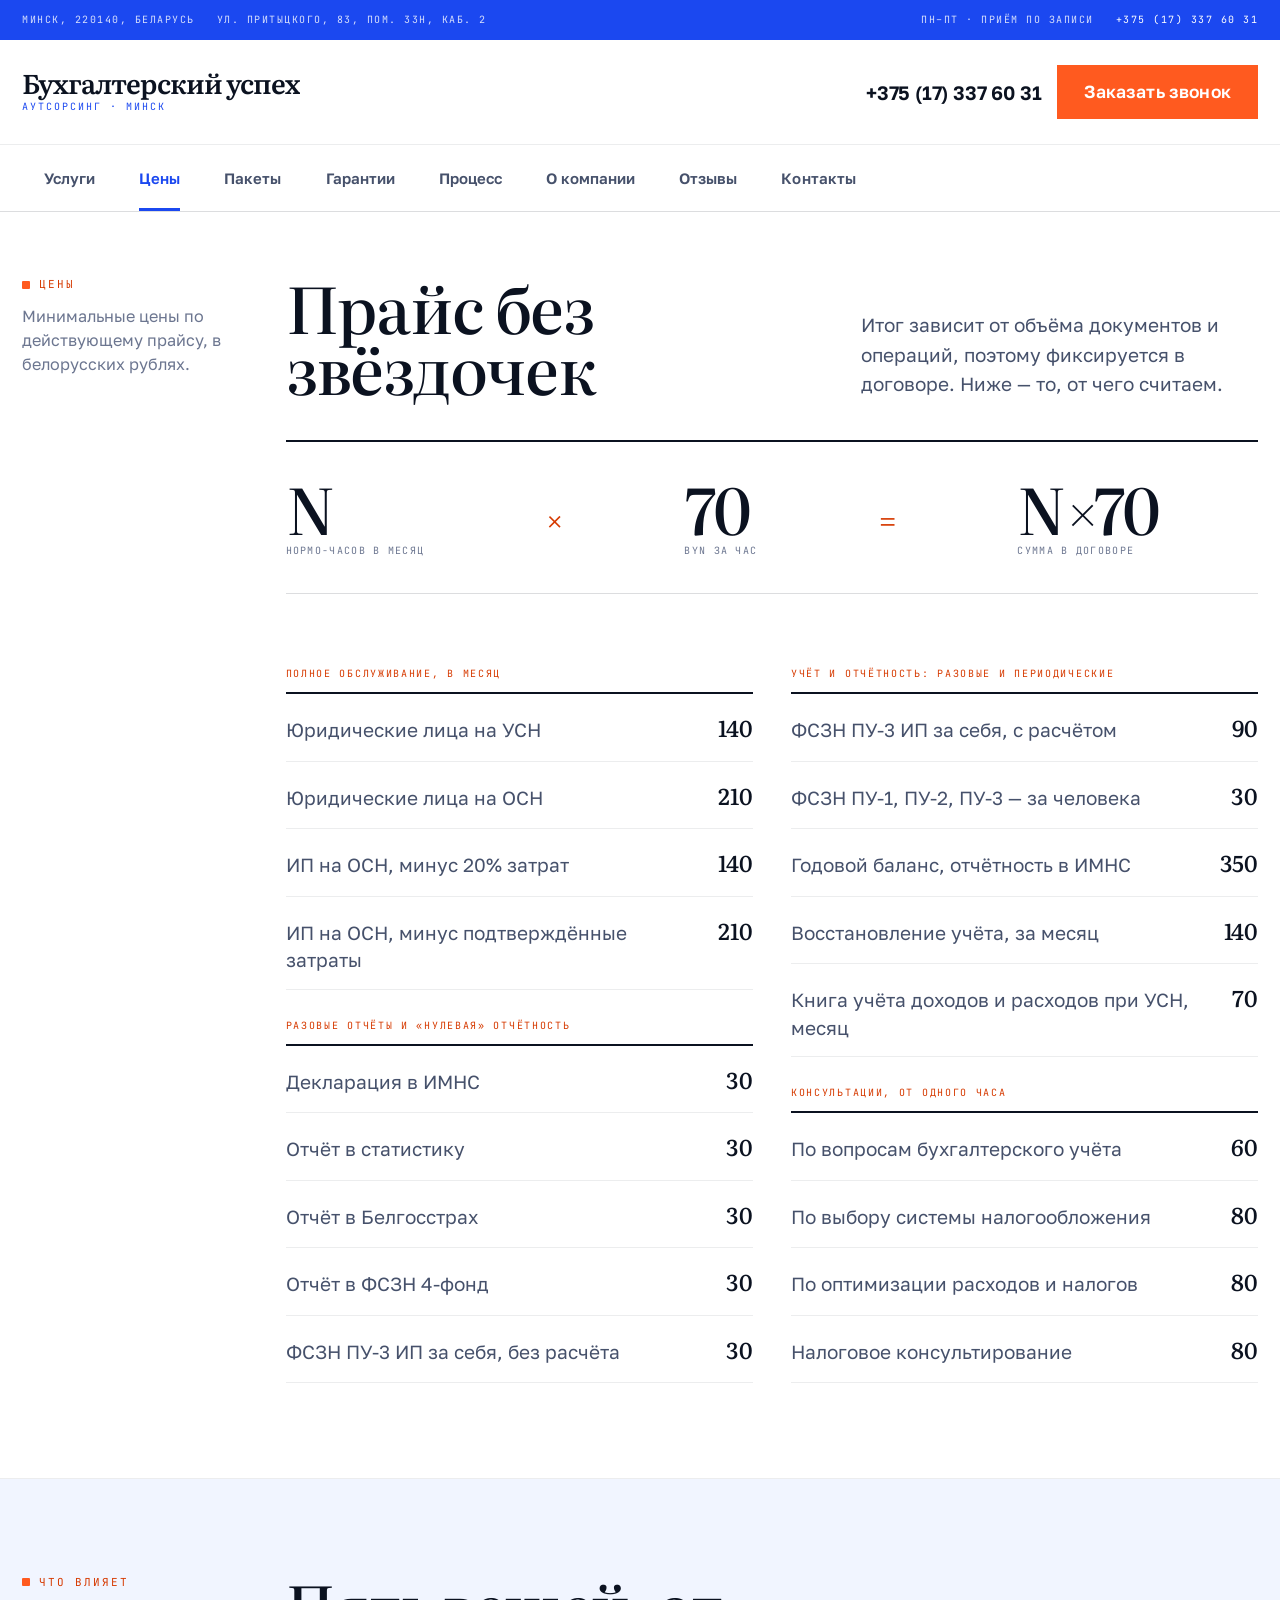
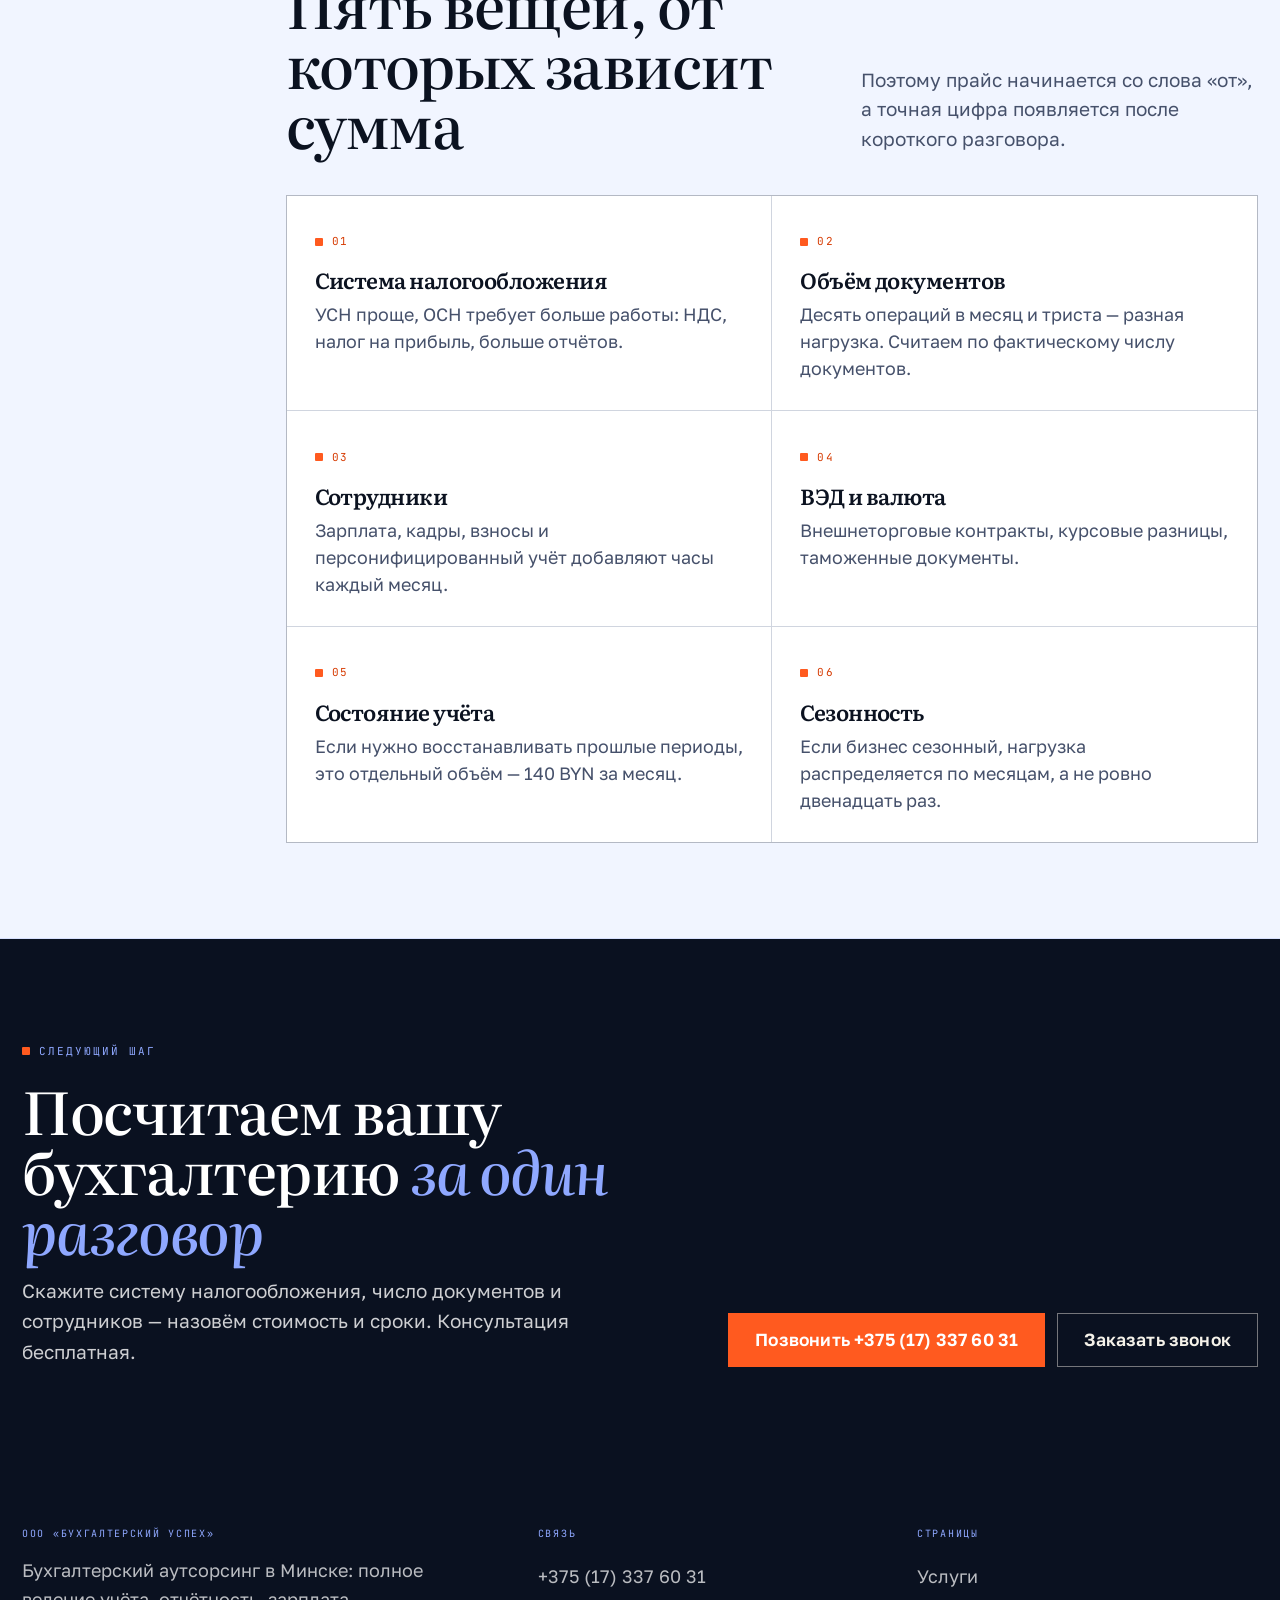
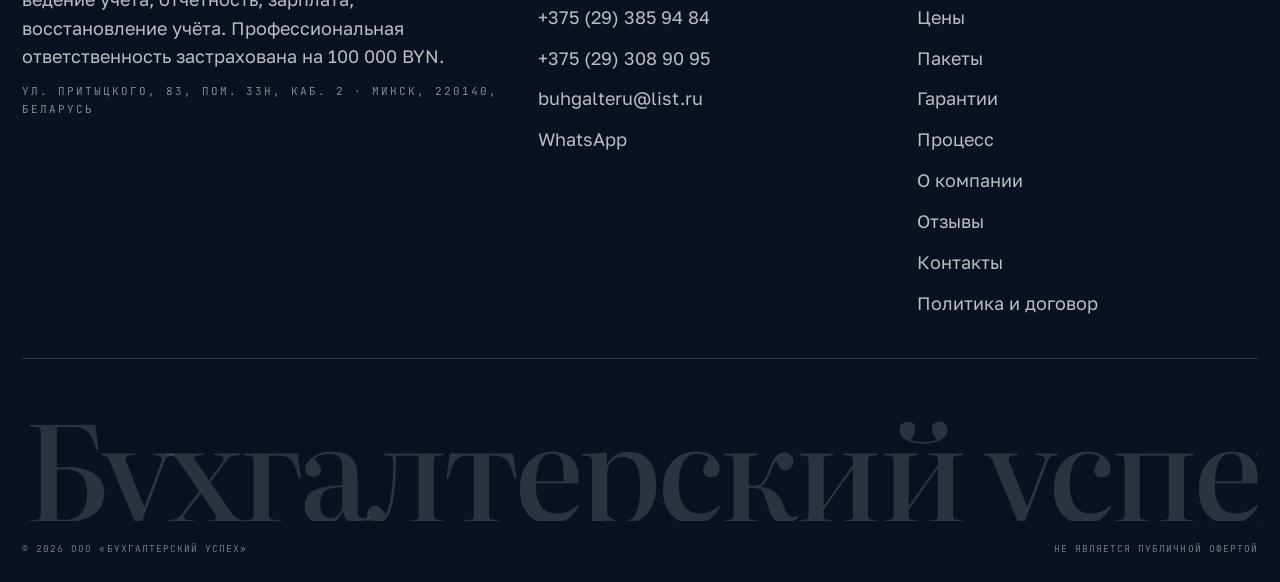
==== commit a791d093: "Убрано скрытие контента анимацией: блоки больше не могут остаться белыми; появление только у героя н" ====
--- a/ceny.html
+++ b/ceny.html
@@ -16,7 +16,6 @@
 --f-d:'Literata',Georgia,serif;--f-t:'Golos Text',system-ui,sans-serif;--f-m:'JetBrains Mono',monospace}
 *{box-sizing:border-box}
 html{-webkit-text-size-adjust:100%;font-size:19px;overflow-x:clip}
-html.js .rv{opacity:0;transform:translateY(18px)}
 body{margin:0;background:var(--bg);color:var(--ink);font-family:var(--f-t);font-size:19px;line-height:1.6;
 -webkit-font-smoothing:antialiased;overflow-x:hidden}
 body.is-locked{overflow:hidden}
--- a/assets/css/site.v3.css
+++ b/assets/css/site.v3.css
@@ -8,7 +8,6 @@
 --f-d:'Literata',Georgia,serif;--f-t:'Golos Text',system-ui,sans-serif;--f-m:'JetBrains Mono',monospace}
 *{box-sizing:border-box}
 html{-webkit-text-size-adjust:100%;font-size:19px;overflow-x:clip}
-html.js .rv{opacity:0;transform:translateY(18px)}
 body{margin:0;background:var(--bg);color:var(--ink);font-family:var(--f-t);font-size:19px;line-height:1.6;
 -webkit-font-smoothing:antialiased;overflow-x:hidden}
 body.is-locked{overflow:hidden}
@@ -306,6 +305,10 @@
 .dl[aria-current]{color:var(--blue)}
 .drawer .btn{margin-top:20px;width:100%}
 .drawer .btn+.btn{margin-top:10px}
-@media (prefers-reduced-motion: reduce){html.js .rv{opacity:1;transform:none}}
+@media (prefers-reduced-motion: no-preference){
+.hero .kick,.hero h1,.hero__lead,.hero__cta,.hero__figs{animation:rise .78s cubic-bezier(.2,.7,.2,1) both}
+.hero h1{animation-delay:.06s}.hero__lead{animation-delay:.12s}.hero__cta{animation-delay:.18s}.hero__figs{animation-delay:.24s}}
+@keyframes rise{from{opacity:0;transform:translateY(16px)}to{opacity:1;transform:none}}
+@media (prefers-reduced-motion: reduce){.hero .kick,.hero h1,.hero__lead,.hero__cta,.hero__figs{animation:none}}
 
 @media (max-width:760px){.cols2{grid-template-columns:minmax(0,1fr)!important}}
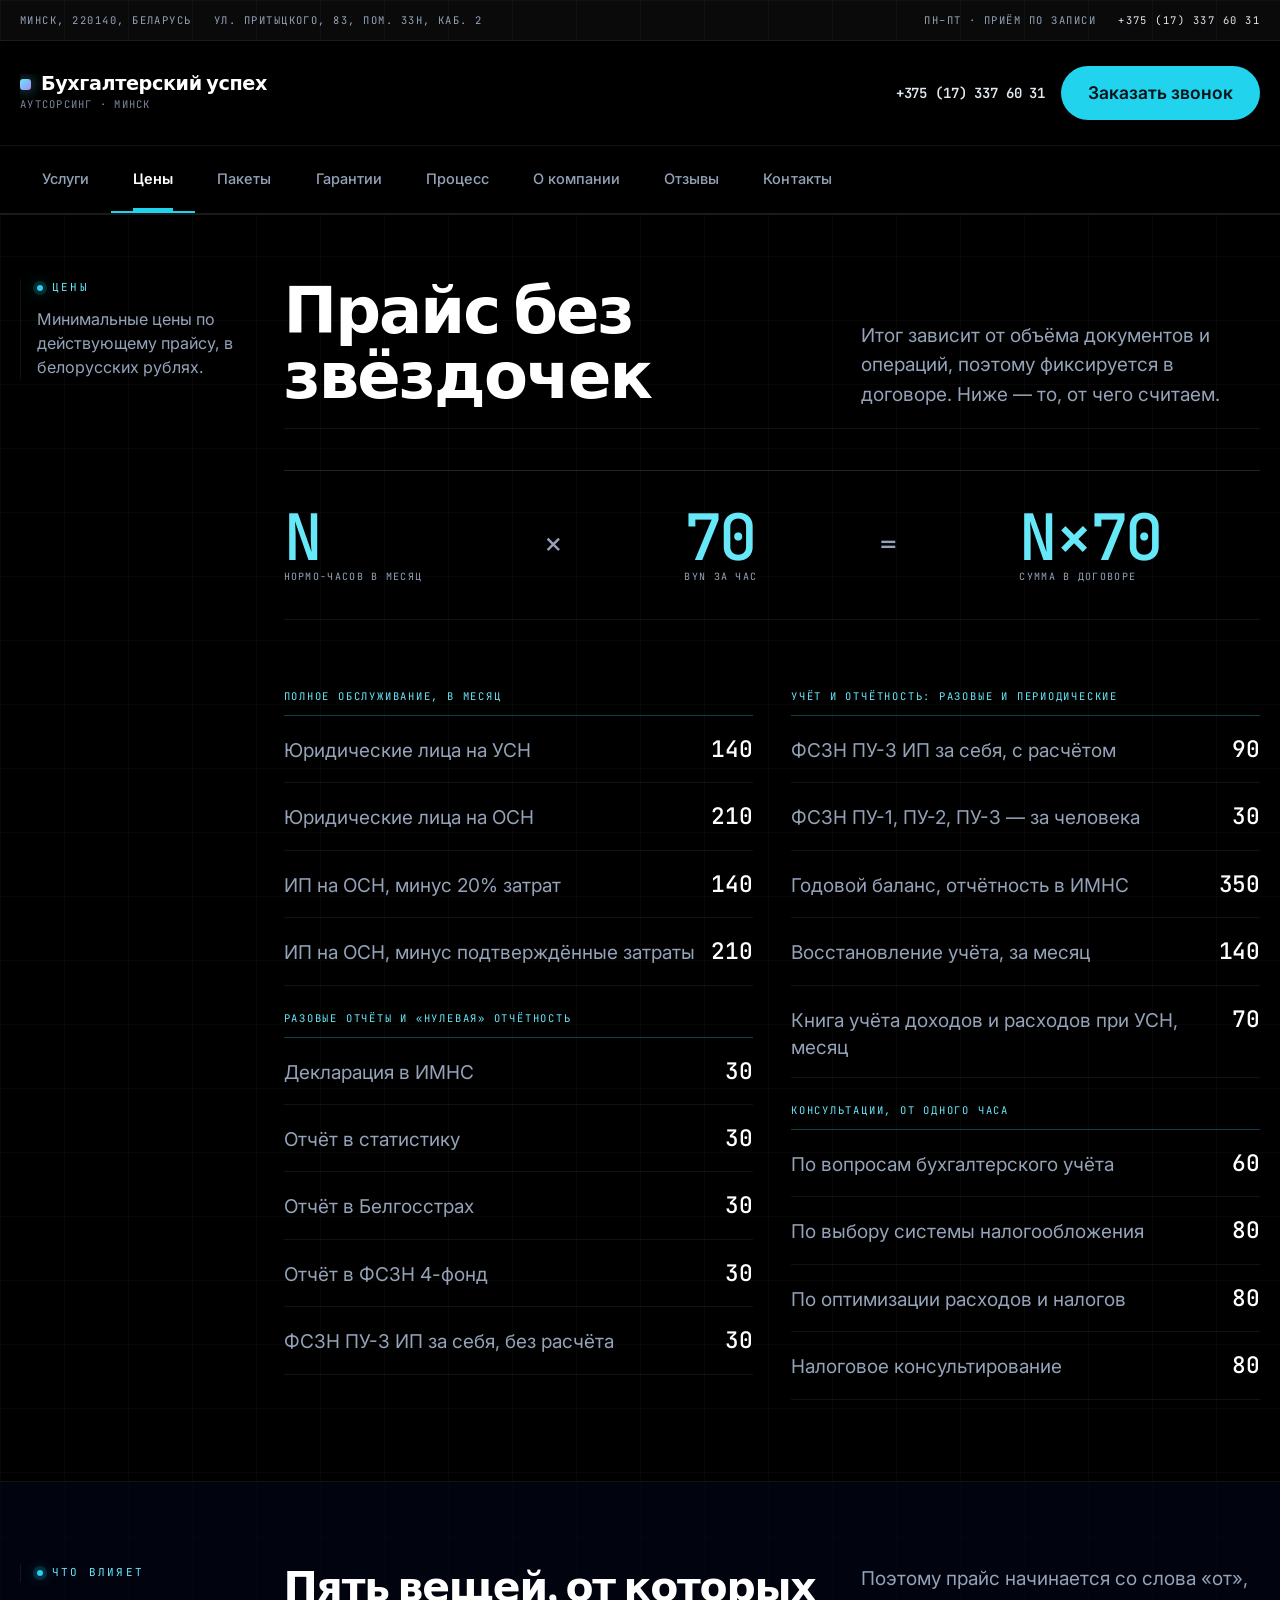
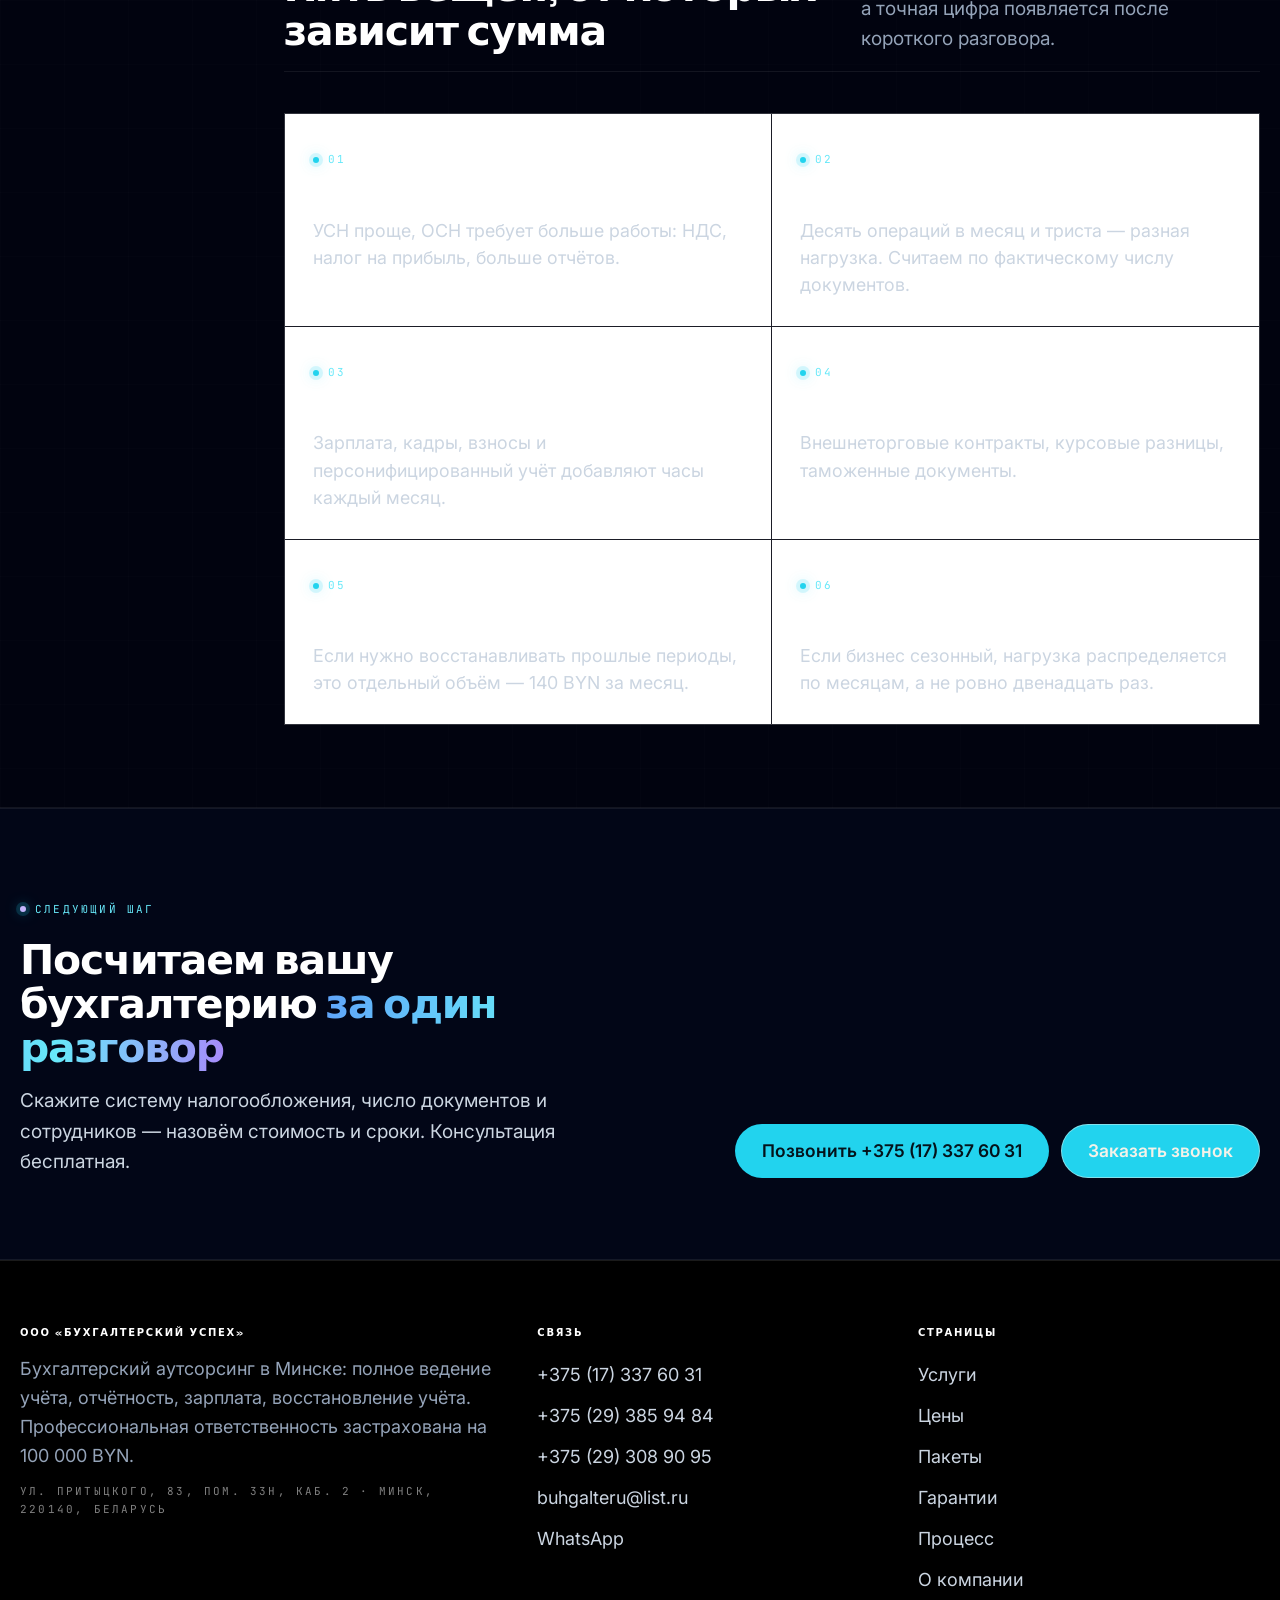
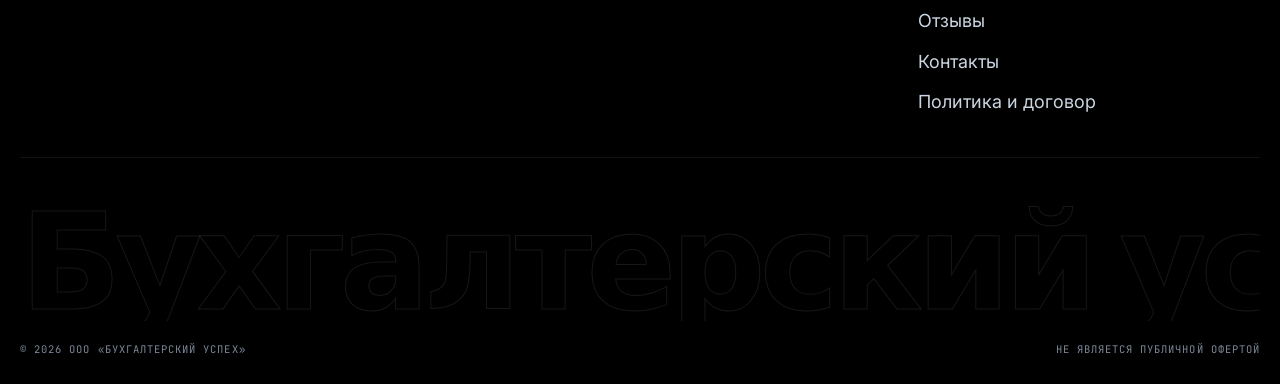
==== commit ced7f6af: "Редизайн в языке fastai.by: чёрный холст, неоновый циан, градиентные заголовки, Space Grotesk, стекл" ====
--- a/ceny.html
+++ b/ceny.html
@@ -5,107 +5,37 @@
 <meta property="og:type" content="website"><meta property="og:locale" content="ru_BY">
 <link rel="icon" href="assets/img/favicon.svg" type="image/svg+xml">
 <link rel="preconnect" href="https://fonts.googleapis.com"><link rel="preconnect" href="https://fonts.gstatic.com" crossorigin>
-<link href="https://fonts.googleapis.com/css2?family=Literata:ital,opsz,wght@0,7..72,400;0,7..72,500;0,7..72,600;1,7..72,400;1,7..72,500&family=Golos+Text:wght@400;500;600;700&family=JetBrains+Mono:wght@400;500&display=swap" rel="stylesheet">
+<link href="https://fonts.googleapis.com/css2?family=Space+Grotesk:wght@400;500;600;700&family=Inter:wght@400;500;600&family=JetBrains+Mono:wght@400;500&display=swap" rel="stylesheet">
 <style>
-:root{
---bg:#FFFFFF;--bg2:#F1F5FF;--bg3:#E4ECFF;
---ink:#0B1220;--ink2:#46516B;--muted:#6C7690;
---line:rgba(11,18,32,.14);--line2:rgba(11,18,32,.075);
---deep:#0A1120;--blue:#1B48F0;--blue-d:#1233B8;--blue-l:#8FA8FF;
---or:#D63A00;--or-b:#FF5A1F;
---f-d:'Literata',Georgia,serif;--f-t:'Golos Text',system-ui,sans-serif;--f-m:'JetBrains Mono',monospace}
+:root{--bg:#000;--bg2:#05060A;--bg3:#0B1020;--ink:#fff;--ink2:#CBD5E1;--muted:#94A3B8;
+--line:rgba(255,255,255,.1);--line2:rgba(255,255,255,.07);--deep:#020617;
+--blue:#22D3EE;--blue-d:#06B6D4;--blue-l:#67E8F9;--or:#A78BFA;--or-b:#C4B5FD;
+--f-d:'Space Grotesk',system-ui,sans-serif;--f-t:'Inter',system-ui,sans-serif;--f-m:'JetBrains Mono',monospace}
 *{box-sizing:border-box}
-html{-webkit-text-size-adjust:100%;font-size:19px;overflow-x:clip}
-body{margin:0;background:var(--bg);color:var(--ink);font-family:var(--f-t);font-size:19px;line-height:1.6;
--webkit-font-smoothing:antialiased;overflow-x:hidden}
+html{-webkit-text-size-adjust:100%;font-size:18px;overflow-x:clip;background:#000}
+body{margin:0;background:#000;color:#fff;font-family:var(--f-t);font-size:clamp(16px,1.1vw,17px);line-height:1.65;
+-webkit-font-smoothing:antialiased;overflow-x:hidden;
+background-image:linear-gradient(rgba(255,255,255,.026) 1px,transparent 1px),
+linear-gradient(90deg,rgba(255,255,255,.026) 1px,transparent 1px);background-size:64px 64px}
 body.is-locked{overflow:hidden}
 img{max-width:100%;display:block}
-a{color:inherit;text-decoration:none}
-p{margin:0}
-.wrap{width:min(1360px,100% - 44px);margin-inline:auto}
-.mono,.kick{font-family:var(--f-m);font-size:11px;letter-spacing:.18em;text-transform:uppercase;color:var(--muted)}
-.kick{display:inline-flex;align-items:center;gap:9px;color:var(--or)}
-.kick::before{content:"";width:8px;height:8px;background:var(--or-b);flex:none;border-radius:1px}
-h1,h2,h3{font-family:var(--f-d);font-weight:500;margin:0;letter-spacing:-.025em;line-height:1.03;overflow-wrap:break-word}
-h1{font-size:clamp(2.5rem,7vw,6.2rem);line-height:.96}
-h2{font-size:clamp(2rem,4.6vw,3.7rem);line-height:1.02}
-h3{font-size:clamp(1.12rem,1.7vw,1.44rem);line-height:1.24;font-weight:600}
-em{font-style:italic;color:var(--blue)}
-.topbar{background:var(--blue);color:rgba(255,255,255,.82);font-family:var(--f-m);font-size:10px;letter-spacing:.15em;text-transform:uppercase}
-.topbar__in{display:flex;align-items:center;gap:22px;min-height:40px;min-width:0}
-.topbar a{color:#fff}
-.topbar a:hover{text-decoration:underline}
-.topbar__sp{flex:1}
-@media (max-width:900px){.topbar{display:none}}
-.hdr{position:sticky;top:0;z-index:60;background:#fff;border-bottom:1px solid var(--line)}
-.hdr__in{display:flex;align-items:center;gap:18px;min-height:104px;min-width:0}
-.logo{display:flex;flex-direction:column;gap:3px;min-width:0;flex:0 1 auto;overflow:hidden}
-.logo b{font-family:var(--f-d);font-weight:600;font-size:1.42rem;line-height:1;letter-spacing:-.035em;white-space:nowrap}
-.logo span{font-family:var(--f-m);font-size:10px;letter-spacing:.2em;text-transform:uppercase;color:var(--blue)}
-.hdr__sp{flex:1;min-width:6px}
-.hdr__act{display:flex;align-items:center;gap:16px;flex:none}
-.hdr__tel{font-family:var(--f-t);font-weight:600;font-size:1.02rem;letter-spacing:-.01em;white-space:nowrap}
-.hdr__tel:hover{color:var(--blue)}
-.btn{display:inline-flex;align-items:center;justify-content:center;gap:10px;min-height:54px;padding:0 26px;
-background:var(--blue);color:#fff;font-family:var(--f-t);font-weight:600;font-size:.92rem;letter-spacing:.01em;
-border:1px solid var(--blue);transition:background .2s,border-color .2s,color .2s,transform .2s;cursor:pointer}
-.btn:hover{background:var(--or);border-color:var(--or);color:#fff}
-.btn--acc{background:var(--or-b);border-color:var(--or-b);color:#fff}
-.btn--acc:hover{background:var(--ink);border-color:var(--ink)}
-.btn--line{background:transparent;color:var(--ink);border-color:var(--ink)}
-.btn--line:hover{background:var(--ink);color:#fff}
-.btn--ghost{background:#fff;color:var(--ink);border-color:#fff}
-.btn--ghost:hover{background:var(--or-b);border-color:var(--or-b);color:#fff}
-.btn svg{width:16px;height:16px;stroke:currentColor;fill:none;stroke-width:1.7;flex:none}
-.burger{display:none;flex-direction:column;justify-content:center;gap:6px;width:52px;height:52px;border:1px solid var(--line);
-background:#fff;padding:0 13px;cursor:pointer;flex:none}
-.burger span{display:block;height:2px;background:var(--ink)}
-@media (max-width:1180px){.hdr__tel{display:none}.hdr__act .btn{display:none}.burger{display:flex}}
-@media (max-width:620px){.logo b{font-size:1.06rem;white-space:normal;line-height:1.1}.logo span{display:none}
-.hdr__in{min-height:82px;gap:10px}}
-.strip{border-top:1px solid var(--line2);background:#fff}
-.strip__in{display:flex;align-items:stretch;overflow-x:auto;scrollbar-width:none;min-width:0}
-.strip__in::-webkit-scrollbar{display:none;height:0}
-.strip a{flex:none;font-family:var(--f-t);font-weight:600;font-size:15px;letter-spacing:.002em;color:var(--ink2);
-padding:21px 22px;white-space:nowrap;position:relative;transition:color .2s,background .2s}
-.strip a:hover{color:var(--ink);background:var(--bg2)}
-.strip a[aria-current]{color:var(--blue)}
-.strip a[aria-current]::after{content:"";position:absolute;left:22px;right:22px;bottom:0;height:3px;background:var(--blue)}
-@media (max-width:620px){.strip a{font-size:13.5px;padding:17px 16px}.strip a[aria-current]::after{left:15px;right:15px}}
-.hero{position:relative;min-height:clamp(640px,90vh,920px);display:flex;align-items:flex-end;overflow:hidden;background:var(--deep);color:#fff}
-.hero__bg{position:absolute;inset:0}
-.hero__bg img{width:100%;height:100%;object-fit:cover}
-.hero::after{content:"";position:absolute;inset:0;background:
-linear-gradient(92deg,rgba(8,14,32,.94) 0%,rgba(8,14,32,.74) 44%,rgba(8,14,32,.06) 100%),
-linear-gradient(0deg,rgba(8,14,32,.8),rgba(8,14,32,0) 48%)}
-.hero__in{position:relative;z-index:2;width:100%;padding-block:clamp(40px,6vw,84px)}
-.hero .kick{color:#fff}
-.hero .kick::before{background:var(--or-b);width:10px;height:10px}
-.hero h1{max-width:15ch;margin-top:20px;color:#fff}
-.hero h1 em{color:var(--blue-l)}
-.hero__lead{margin-top:20px;max-width:46ch;color:rgba(255,255,255,.86);font-size:1.06rem;line-height:1.55}
-.hero__cta{display:flex;flex-wrap:wrap;gap:12px;margin-top:32px}
-.hero .btn--line{background:transparent;border-color:rgba(255,255,255,.55);color:#fff}
-.hero .btn--line:hover{background:#fff;border-color:#fff;color:var(--ink)}
-.hero__figs{display:grid;grid-template-columns:repeat(4,minmax(0,1fr));gap:0;margin-top:clamp(34px,5vw,60px);
-border-top:1px solid rgba(255,255,255,.28)}
-.hero__figs div{padding:18px 18px 0 0;border-right:1px solid rgba(255,255,255,.16);min-width:0}
-.hero__figs div:last-child{border-right:0}
-.hero__figs b{display:block;font-family:var(--f-d);font-weight:500;font-size:clamp(1.4rem,2.5vw,2.15rem);
-letter-spacing:-.03em;line-height:1;color:#fff;margin-bottom:6px}
-.hero__figs span{font-family:var(--f-m);font-size:9.5px;letter-spacing:.12em;text-transform:uppercase;color:rgba(255,255,255,.7)}
-@media (max-width:820px){.hero__figs{grid-template-columns:repeat(2,minmax(0,1fr))}
-.hero__figs div{padding:14px 12px 12px 0}.hero__figs div:nth-child(2n){border-right:0}
-.hero__figs div:nth-child(n+3){border-top:1px solid rgba(255,255,255,.16)}}
-.fbar{display:none;position:fixed;left:0;right:0;bottom:0;z-index:70;gap:3px;padding:6px 7px;
-background:var(--deep);backdrop-filter:blur(10px)}
-.fbar a{flex:1;display:flex;align-items:center;justify-content:center;gap:6px;padding:12px 3px;color:#fff;
-font-family:var(--f-t);font-weight:600;font-size:11px;letter-spacing:.02em;border:1px solid rgba(255,255,255,.2)}
-.fbar a:first-child{background:var(--blue);border-color:var(--blue)}
-.fbar svg{width:15px;height:15px;stroke:currentColor;fill:none;stroke-width:1.8}
-@media (max-width:1180px){.fbar{display:flex}body{padding-bottom:60px}}
+a{color:inherit;text-decoration:none}p{margin:0}
+h1,h2,h3{font-family:var(--f-d);font-weight:600;margin:0;letter-spacing:-.03em;line-height:1.06;color:#fff;overflow-wrap:break-word}
+h1{font-size:clamp(2.2rem,5vw,3.85rem);line-height:1.02}
+h2{font-size:clamp(1.8rem,3.2vw,2.85rem)}
+h3{font-size:clamp(1.02rem,1.4vw,1.2rem);line-height:1.3;letter-spacing:-.01em}
+h1 em,h2 em{font-style:normal;background:linear-gradient(90deg,#60A5FA,#67E8F9 55%,#A78BFA);-webkit-background-clip:text;background-clip:text;color:transparent}
+.hdr{background:rgba(0,0,0,.72);backdrop-filter:blur(18px);-webkit-backdrop-filter:blur(18px);border-bottom:1px solid var(--line)}
+.hdr__tel{color:#E2E8F0;font-family:var(--f-m);font-size:14px}
+.btn{border-radius:999px;border:0;background:#22D3EE;color:#04121A;font-weight:600}
+.btn--acc{background:#22D3EE;color:#04121A}
+.btn--line{background:rgba(255,255,255,.05);border:1px solid rgba(255,255,255,.16);color:#fff}
+.hero{position:relative;overflow:hidden;background:#000}
+.hero__bg img{object-position:58% 45%}
+.hero h1{color:#fff}
+.hero__lead{color:#CBD5E1}
 </style>
-<link rel="stylesheet" href="assets/css/site.v3.css">
+<link rel="stylesheet" href="assets/css/site.v4.css">
 </head><body>
 <div class="topbar"><div class="wrap topbar__in">
   <span>Минск, 220140, Беларусь</span><span>ул. Притыцкого, 83, пом. 33н, каб. 2</span><span class="topbar__sp"></span>
@@ -226,5 +156,5 @@
   <a href="viber://chat?number=%2B375293859484"><svg viewBox="0 0 24 24"><path d="M12 4c4 0 7 3 7 7a7 7 0 01-7 7c-1.6 0-3-.4-4-1.2L5 18l1-3c-.7-1-1-2.2-1-3.5C5 7 8 4 12 4z"/><path d="M10 9l2 5 2-5"/></svg>Viber</a>
   <a href="https://t.me/+375293859484" target="_blank" rel="noopener"><svg viewBox="0 0 24 24"><path d="M21 5L3 11l5 2 2 6 3-4 5 3z"/></svg>Telegram</a>
 </div>
-<script src="assets/js/main.v3.js" defer></script>
+<script src="assets/js/main.v4.js" defer></script>
 </body></html>
--- a/assets/css/site.v4.css
+++ b/assets/css/site.v4.css
@@ -0,0 +1,592 @@
+
+:root{
+--bg:#FFFFFF;--bg2:#F1F5FF;--bg3:#E4ECFF;
+--ink:#0B1220;--ink2:#46516B;--muted:#6C7690;
+--line:rgba(11,18,32,.14);--line2:rgba(11,18,32,.075);
+--deep:#0A1120;--blue:#1B48F0;--blue-d:#1233B8;--blue-l:#8FA8FF;
+--or:#D63A00;--or-b:#FF5A1F;
+--f-d:'Literata',Georgia,serif;--f-t:'Golos Text',system-ui,sans-serif;--f-m:'JetBrains Mono',monospace}
+*{box-sizing:border-box}
+html{-webkit-text-size-adjust:100%;font-size:19px;overflow-x:clip}
+body{margin:0;background:var(--bg);color:var(--ink);font-family:var(--f-t);font-size:19px;line-height:1.6;
+-webkit-font-smoothing:antialiased;overflow-x:hidden}
+body.is-locked{overflow:hidden}
+img{max-width:100%;display:block}
+a{color:inherit;text-decoration:none}
+p{margin:0}
+.wrap{width:min(1360px,100% - 44px);margin-inline:auto}
+.mono,.kick{font-family:var(--f-m);font-size:11px;letter-spacing:.18em;text-transform:uppercase;color:var(--muted)}
+.kick{display:inline-flex;align-items:center;gap:9px;color:var(--or)}
+.kick::before{content:"";width:8px;height:8px;background:var(--or-b);flex:none;border-radius:1px}
+h1,h2,h3{font-family:var(--f-d);font-weight:500;margin:0;letter-spacing:-.025em;line-height:1.03;overflow-wrap:break-word}
+h1{font-size:clamp(2.5rem,7vw,6.2rem);line-height:.96}
+h2{font-size:clamp(2rem,4.6vw,3.7rem);line-height:1.02}
+h3{font-size:clamp(1.12rem,1.7vw,1.44rem);line-height:1.24;font-weight:600}
+em{font-style:italic;color:var(--blue)}
+.topbar{background:var(--blue);color:rgba(255,255,255,.82);font-family:var(--f-m);font-size:10px;letter-spacing:.15em;text-transform:uppercase}
+.topbar__in{display:flex;align-items:center;gap:22px;min-height:40px;min-width:0}
+.topbar a{color:#fff}
+.topbar a:hover{text-decoration:underline}
+.topbar__sp{flex:1}
+@media (max-width:900px){.topbar{display:none}}
+.hdr{position:sticky;top:0;z-index:60;background:#fff;border-bottom:1px solid var(--line)}
+.hdr__in{display:flex;align-items:center;gap:18px;min-height:104px;min-width:0}
+.logo{display:flex;flex-direction:column;gap:3px;min-width:0;flex:0 1 auto;overflow:hidden}
+.logo b{font-family:var(--f-d);font-weight:600;font-size:1.42rem;line-height:1;letter-spacing:-.035em;white-space:nowrap}
+.logo span{font-family:var(--f-m);font-size:10px;letter-spacing:.2em;text-transform:uppercase;color:var(--blue)}
+.hdr__sp{flex:1;min-width:6px}
+.hdr__act{display:flex;align-items:center;gap:16px;flex:none}
+.hdr__tel{font-family:var(--f-t);font-weight:600;font-size:1.02rem;letter-spacing:-.01em;white-space:nowrap}
+.hdr__tel:hover{color:var(--blue)}
+.btn{display:inline-flex;align-items:center;justify-content:center;gap:10px;min-height:54px;padding:0 26px;
+background:var(--blue);color:#fff;font-family:var(--f-t);font-weight:600;font-size:.92rem;letter-spacing:.01em;
+border:1px solid var(--blue);transition:background .2s,border-color .2s,color .2s,transform .2s;cursor:pointer}
+.btn:hover{background:var(--or);border-color:var(--or);color:#fff}
+.btn--acc{background:var(--or-b);border-color:var(--or-b);color:#fff}
+.btn--acc:hover{background:var(--ink);border-color:var(--ink)}
+.btn--line{background:transparent;color:var(--ink);border-color:var(--ink)}
+.btn--line:hover{background:var(--ink);color:#fff}
+.btn--ghost{background:#fff;color:var(--ink);border-color:#fff}
+.btn--ghost:hover{background:var(--or-b);border-color:var(--or-b);color:#fff}
+.btn svg{width:16px;height:16px;stroke:currentColor;fill:none;stroke-width:1.7;flex:none}
+.burger{display:none;flex-direction:column;justify-content:center;gap:6px;width:52px;height:52px;border:1px solid var(--line);
+background:#fff;padding:0 13px;cursor:pointer;flex:none}
+.burger span{display:block;height:2px;background:var(--ink)}
+@media (max-width:1180px){.hdr__tel{display:none}.hdr__act .btn{display:none}.burger{display:flex}}
+@media (max-width:620px){.logo b{font-size:1.06rem;white-space:normal;line-height:1.1}.logo span{display:none}
+.hdr__in{min-height:82px;gap:10px}}
+.strip{border-top:1px solid var(--line2);background:#fff}
+.strip__in{display:flex;align-items:stretch;overflow-x:auto;scrollbar-width:none;min-width:0}
+.strip__in::-webkit-scrollbar{display:none;height:0}
+.strip a{flex:none;font-family:var(--f-t);font-weight:600;font-size:15px;letter-spacing:.002em;color:var(--ink2);
+padding:21px 22px;white-space:nowrap;position:relative;transition:color .2s,background .2s}
+.strip a:hover{color:var(--ink);background:var(--bg2)}
+.strip a[aria-current]{color:var(--blue)}
+.strip a[aria-current]::after{content:"";position:absolute;left:22px;right:22px;bottom:0;height:3px;background:var(--blue)}
+@media (max-width:620px){.strip a{font-size:13.5px;padding:17px 16px}.strip a[aria-current]::after{left:15px;right:15px}}
+.hero{position:relative;min-height:clamp(640px,90vh,920px);display:flex;align-items:flex-end;overflow:hidden;background:var(--deep);color:#fff}
+.hero__bg{position:absolute;inset:0}
+.hero__bg img{width:100%;height:100%;object-fit:cover}
+.hero::after{content:"";position:absolute;inset:0;background:
+linear-gradient(92deg,rgba(8,14,32,.94) 0%,rgba(8,14,32,.74) 44%,rgba(8,14,32,.06) 100%),
+linear-gradient(0deg,rgba(8,14,32,.8),rgba(8,14,32,0) 48%)}
+.hero__in{position:relative;z-index:2;width:100%;padding-block:clamp(40px,6vw,84px)}
+.hero .kick{color:#fff}
+.hero .kick::before{background:var(--or-b);width:10px;height:10px}
+.hero h1{max-width:15ch;margin-top:20px;color:#fff}
+.hero h1 em{color:var(--blue-l)}
+.hero__lead{margin-top:20px;max-width:46ch;color:rgba(255,255,255,.86);font-size:1.06rem;line-height:1.55}
+.hero__cta{display:flex;flex-wrap:wrap;gap:12px;margin-top:32px}
+.hero .btn--line{background:transparent;border-color:rgba(255,255,255,.55);color:#fff}
+.hero .btn--line:hover{background:#fff;border-color:#fff;color:var(--ink)}
+.hero__figs{display:grid;grid-template-columns:repeat(4,minmax(0,1fr));gap:0;margin-top:clamp(34px,5vw,60px);
+border-top:1px solid rgba(255,255,255,.28)}
+.hero__figs div{padding:18px 18px 0 0;border-right:1px solid rgba(255,255,255,.16);min-width:0}
+.hero__figs div:last-child{border-right:0}
+.hero__figs b{display:block;font-family:var(--f-d);font-weight:500;font-size:clamp(1.4rem,2.5vw,2.15rem);
+letter-spacing:-.03em;line-height:1;color:#fff;margin-bottom:6px}
+.hero__figs span{font-family:var(--f-m);font-size:9.5px;letter-spacing:.12em;text-transform:uppercase;color:rgba(255,255,255,.7)}
+@media (max-width:820px){.hero__figs{grid-template-columns:repeat(2,minmax(0,1fr))}
+.hero__figs div{padding:14px 12px 12px 0}.hero__figs div:nth-child(2n){border-right:0}
+.hero__figs div:nth-child(n+3){border-top:1px solid rgba(255,255,255,.16)}}
+.fbar{display:none;position:fixed;left:0;right:0;bottom:0;z-index:70;gap:3px;padding:6px 7px;
+background:var(--deep);backdrop-filter:blur(10px)}
+.fbar a{flex:1;display:flex;align-items:center;justify-content:center;gap:6px;padding:12px 3px;color:#fff;
+font-family:var(--f-t);font-weight:600;font-size:11px;letter-spacing:.02em;border:1px solid rgba(255,255,255,.2)}
+.fbar a:first-child{background:var(--blue);border-color:var(--blue)}
+.fbar svg{width:15px;height:15px;stroke:currentColor;fill:none;stroke-width:1.8}
+@media (max-width:1180px){.fbar{display:flex}body{padding-bottom:60px}}
+
+.band{padding:clamp(58px,7.4vw,116px) 0;border-bottom:1px solid var(--line2);background:#fff}
+.band--alt{background:var(--bg2);border-bottom:1px solid rgba(27,72,240,.12)}
+.band--blue{background:var(--blue);color:#fff;border-bottom:0}
+.band--blue .kick{color:#fff}.band--blue .kick::before{background:#fff}
+.band--blue h2,.band--blue h3{color:#fff}
+.band--blue em{color:#FFC9AE}
+.band--blue p{color:rgba(255,255,255,.86)}
+.band--blue .note{color:rgba(255,255,255,.68)}
+.band--ink{background:var(--deep);color:#fff;border-bottom:0}
+.band--ink .mono,.band--ink .kick{color:var(--blue-l)}
+.band--ink .kick::before{background:var(--or-b)}
+.band--ink p{color:rgba(255,255,255,.8)}
+.band--ink h2,.band--ink h3{color:#fff}
+.band--ink em{color:var(--blue-l)}
+.spread{display:grid;grid-template-columns:220px minmax(0,1fr);gap:clamp(20px,3.4vw,58px);align-items:start}
+.spread+.spread{margin-top:clamp(30px,4vw,60px)}
+.spread__side{position:sticky;top:132px;display:flex;flex-direction:column;gap:10px}
+@media (max-width:980px){.spread{grid-template-columns:minmax(0,1fr)}.spread__side{position:static}}
+.spread__head{display:grid;grid-template-columns:minmax(0,1.15fr) minmax(0,.85fr);gap:clamp(16px,3vw,48px);
+align-items:end;margin-bottom:clamp(24px,3.2vw,42px)}
+.spread__head p{color:var(--ink2);font-size:1rem;line-height:1.56;max-width:44ch}
+.band--ink .spread__head p,.band--blue .spread__head p{color:rgba(255,255,255,.84)}
+@media (max-width:820px){.spread__head{grid-template-columns:minmax(0,1fr)}}
+.lead{font-size:clamp(1.1rem,1.5vw,1.32rem);line-height:1.5;color:var(--ink2);max-width:56ch}
+.ribbon{background:var(--blue);color:#fff;overflow:hidden;padding:18px 0;border-bottom:0}
+.ribbon__in{display:flex;width:max-content;animation:marq 44s linear infinite;will-change:transform}
+.ribbon:hover .ribbon__in{animation-play-state:paused}
+.ribbon i{font-family:var(--f-d);font-style:italic;font-weight:500;font-size:clamp(1.2rem,2.2vw,1.9rem);
+white-space:nowrap;display:inline-flex;align-items:center;gap:26px;padding-right:26px;color:#fff}
+.ribbon i::after{content:"";width:7px;height:7px;background:var(--or-b);border-radius:50%;flex:none}
+@keyframes marq{from{transform:translateX(0)}to{transform:translateX(-50%)}}
+@media (prefers-reduced-motion: reduce){.ribbon__in{animation:none}}
+.slist{border-top:2px solid var(--ink)}
+.slist__i{display:grid;grid-template-columns:58px minmax(0,1fr) minmax(0,.92fr) 34px;gap:22px;align-items:baseline;
+padding:23px 0;border-bottom:1px solid var(--line2);transition:background .2s,padding .2s}
+.slist__i:hover{background:var(--bg2);padding-inline:14px}
+.slist__i b{font-family:var(--f-d);font-weight:600;font-size:1.12rem;letter-spacing:-.012em;line-height:1.25}
+.slist__i span{color:var(--ink2);font-size:.95rem;line-height:1.5}
+.slist__i i{font-family:var(--f-t);font-weight:600;font-size:11px;color:var(--blue);letter-spacing:.02em;font-style:normal;
+text-align:right;transform:translateX(-6px);opacity:0;transition:opacity .2s,transform .2s}
+.slist__i:hover i{opacity:1;transform:none}
+@media (max-width:860px){.slist__i{grid-template-columns:42px minmax(0,1fr);row-gap:6px}
+.slist__i span{grid-column:2}.slist__i i{display:none}}
+.figs{display:grid;grid-template-columns:repeat(4,minmax(0,1fr));border-top:2px solid var(--ink);border-bottom:1px solid var(--line)}
+.figs div{padding:26px 20px 24px 0;border-right:1px solid var(--line2);min-width:0}
+.figs div:last-child{border-right:0}
+.figs b{display:block;font-family:var(--f-d);font-weight:500;font-size:clamp(1.9rem,4.6vw,3.5rem);letter-spacing:-.035em;line-height:1;color:var(--blue)}
+.figs span{display:block;margin-top:8px;font-family:var(--f-m);font-size:10px;letter-spacing:.13em;text-transform:uppercase;color:var(--muted)}
+@media (max-width:760px){.figs{grid-template-columns:repeat(2,minmax(0,1fr))}
+.figs div{padding:18px 14px 18px 0}.figs div:nth-child(2n){border-right:0}
+.figs div:nth-child(n+3){border-top:1px solid var(--line2)}}
+.ledger{display:grid;gap:0}
+.ledger__g{font-family:var(--f-m);font-size:10px;letter-spacing:.17em;text-transform:uppercase;color:var(--or);
+padding:28px 0 10px;border-bottom:2px solid var(--ink)}
+.ledger__r{display:grid;grid-template-columns:minmax(0,1fr) auto;gap:16px;align-items:baseline;padding:15px 0;
+border-bottom:1px solid var(--line2);transition:background .2s,padding .2s}
+.ledger__r span{font-size:1rem;line-height:1.45;color:var(--ink2)}
+.ledger__r b{font-family:var(--f-d);font-weight:500;font-size:1.2rem;letter-spacing:-.01em;white-space:nowrap;text-align:right}
+.ledger__r:hover{background:var(--bg2);padding-inline:10px}
+.ledger__r:hover b{color:var(--blue)}
+.packs{display:grid;grid-template-columns:repeat(3,minmax(0,1fr));gap:1px;background:var(--line);border:1px solid var(--line)}
+.packs>div{background:#fff;padding:clamp(20px,2.4vw,30px);display:flex;flex-direction:column;gap:10px;min-width:0;
+transition:background .22s,color .22s}
+.band--alt .packs>div{background:#fff}
+.band--blue .packs{background:rgba(255,255,255,.30);border-color:rgba(255,255,255,.35)}
+.band--blue .packs>div{background:#fff}
+.band--blue .packs p,.band--blue .packs__d{color:var(--ink2)}
+.band--blue .packs>div:hover{background:var(--ink)}
+.band--blue .packs>div:hover p,.band--blue .packs>div:hover .packs__d{color:rgba(255,255,255,.82)}
+.packs>div:hover{background:var(--blue)}
+.packs>div:hover *{color:#fff}
+.packs>div:hover .packs__n{color:#FFC9AE}
+.packs__n{font-family:var(--f-m);font-size:10px;letter-spacing:.16em;text-transform:uppercase;color:var(--or)}
+.packs__t{font-family:var(--f-d);font-weight:600;font-size:1.18rem;letter-spacing:-.015em}
+.packs__p{font-family:var(--f-d);font-weight:500;font-size:clamp(2rem,3.6vw,2.7rem);letter-spacing:-.04em;line-height:1;color:var(--blue)}
+.packs__p small{font-family:var(--f-m);font-size:9.5px;letter-spacing:.12em;text-transform:uppercase;color:var(--muted);
+display:block;margin-top:6px}
+.packs__d{font-size:.92rem;line-height:1.5;color:var(--ink2);margin-top:2px}
+@media (max-width:900px){.packs{grid-template-columns:repeat(2,minmax(0,1fr))}}
+@media (max-width:620px){.packs{grid-template-columns:minmax(0,1fr)}}
+.claim{display:grid;grid-template-columns:minmax(0,1.05fr) minmax(0,.95fr);gap:clamp(20px,4vw,64px);align-items:center}
+.claim__num{font-family:var(--f-d);font-weight:500;font-size:clamp(3rem,10.5vw,8.6rem);line-height:.84;letter-spacing:-.05em;
+color:#fff;display:block}
+.claim__num small{display:block;font-family:var(--f-m);font-size:clamp(11px,1.1vw,13px);color:var(--blue-l);margin-top:18px;letter-spacing:.16em;text-transform:uppercase}
+.claim ul{list-style:none;padding:0;margin:0;display:grid;gap:14px}
+.claim li{display:grid;grid-template-columns:22px minmax(0,1fr);gap:12px;font-size:.98rem;color:rgba(255,255,255,.84);line-height:1.5}
+.claim li svg{width:22px;height:22px;stroke:var(--or-b);fill:none;stroke-width:2.2;margin-top:2px}
+@media (max-width:860px){.claim{grid-template-columns:minmax(0,1fr)}}
+.stamp{width:clamp(120px,15vw,176px);height:clamp(120px,15vw,176px);color:var(--blue-l);opacity:.95;
+transform:rotate(-9deg);margin-top:26px}
+.stamp text{font-family:var(--f-m);font-size:9px;letter-spacing:.18em;text-transform:uppercase;fill:currentColor}
+.plate{position:relative;overflow:hidden;background:var(--deep)}
+.plate img{width:100%;height:clamp(300px,50vw,580px);object-fit:cover}
+.plate__cap{position:absolute;left:0;right:0;bottom:0;padding:clamp(20px,3vw,40px) 0;
+background:linear-gradient(0deg,rgba(8,14,32,.9),rgba(8,14,32,0));color:#fff}
+.plate__cap .wrap{display:flex;justify-content:space-between;align-items:end;gap:20px;flex-wrap:wrap}
+.plate__cap p{font-family:var(--f-d);font-style:italic;font-size:clamp(1.1rem,2vw,1.65rem);max-width:34ch;margin:0;color:#fff}
+.plate__cap span{font-family:var(--f-m);font-size:10px;letter-spacing:.14em;text-transform:uppercase;color:rgba(255,255,255,.72)}
+.quote{background:#fff;border:1px solid var(--line);padding:clamp(18px,2.2vw,26px);margin:0;display:flex;flex-direction:column;gap:14px;
+transition:border-color .2s,transform .2s}
+.quote:hover{border-color:var(--blue);transform:translateY(-2px)}
+.quote p{font-family:var(--f-d);font-size:1rem;line-height:1.55;color:var(--ink2);margin:0}
+.quote q{quotes:"«" "»"}
+.quote b{font-family:var(--f-t);font-weight:600;font-size:.95rem;color:var(--ink)}
+.quote small{font-family:var(--f-m);font-size:10px;letter-spacing:.1em;text-transform:uppercase;color:var(--muted)}
+.quotes{display:grid;grid-template-columns:repeat(3,minmax(0,1fr));gap:clamp(16px,2.4vw,28px)}
+@media (max-width:900px){.quotes{grid-template-columns:minmax(0,1fr)}}
+.calc{display:grid;gap:20px;border:1px solid var(--line);padding:clamp(20px,3vw,36px);background:#fff}
+.calc__top{display:flex;justify-content:space-between;gap:18px;flex-wrap:wrap;align-items:baseline}
+.calc__val{font-family:var(--f-d);font-weight:500;font-size:clamp(2.2rem,5.6vw,3.9rem);letter-spacing:-.04em;line-height:.95;color:var(--blue)}
+.calc__val small{font-family:var(--f-m);font-size:10px;letter-spacing:.12em;text-transform:uppercase;color:var(--muted);margin-left:8px}
+.calc input[type=range]{width:100%;-webkit-appearance:none;appearance:none;height:3px;background:var(--bg3);outline:none;margin:8px 0}
+.calc input[type=range]::-webkit-slider-thumb{-webkit-appearance:none;width:26px;height:26px;border-radius:50%;
+background:var(--blue);border:3px solid #fff;box-shadow:0 0 0 1px var(--blue);cursor:pointer}
+.calc input[type=range]::-moz-range-thumb{width:22px;height:22px;border-radius:50%;background:var(--blue);
+border:3px solid #fff;cursor:pointer}
+.calc__hint{font-size:.96rem;color:var(--ink2);margin:0;min-height:1.5em}
+.calc__grid{display:grid;grid-template-columns:repeat(3,minmax(0,1fr));gap:1px;background:var(--line);border:1px solid var(--line)}
+@media (max-width:700px){.calc__grid{grid-template-columns:repeat(2,minmax(0,1fr))}}
+.calc__p{background:#fff;padding:14px 16px;display:grid;gap:3px;transition:background .2s}
+.calc__p b{font-family:var(--f-d);font-size:1rem;font-weight:600;letter-spacing:-.01em}
+.calc__p span{font-family:var(--f-m);font-size:11px;color:var(--muted)}
+.calc__p.is-near{background:var(--bg2)}
+.calc__p.is-near span{color:var(--blue)}
+.formula{display:grid;grid-template-columns:auto auto auto auto auto;gap:clamp(8px,1.6vw,22px);align-items:center;
+border-top:2px solid var(--ink);border-bottom:1px solid var(--line);padding:clamp(20px,3vw,34px) 0;min-width:0}
+.formula b{font-family:var(--f-d);font-weight:500;font-size:clamp(1.9rem,5vw,3.6rem);line-height:1;letter-spacing:-.045em;color:var(--ink)}
+.formula i{font-family:var(--f-d);font-style:italic;font-size:clamp(1.2rem,2.6vw,2rem);color:var(--or);font-style:normal}
+.formula span{font-family:var(--f-m);font-size:10px;letter-spacing:.13em;text-transform:uppercase;color:var(--muted);line-height:1.6;display:block}
+@media (max-width:700px){.formula{grid-template-columns:auto auto;justify-content:start;row-gap:16px}}
+.chk{display:grid;grid-template-columns:minmax(0,1.1fr) minmax(0,.9fr);gap:clamp(18px,3.4vw,48px);align-items:start}
+.chk__list{display:grid;gap:0;border-top:2px solid var(--ink)}
+.chk__list label{display:flex;gap:14px;align-items:flex-start;padding:16px 0;border-bottom:1px solid var(--line2);
+cursor:pointer;font-size:.98rem;line-height:1.5;transition:padding .2s,color .2s}
+.chk__list label:hover{padding-inline:10px;color:var(--blue)}
+.chk__list input{width:24px;height:24px;flex:none;margin:0;accent-color:var(--blue)}
+.chk__out{border:1px solid var(--line);padding:clamp(20px,2.6vw,30px);display:grid;gap:12px;background:var(--bg2)}
+.chk__score{font-family:var(--f-d);font-weight:500;font-size:clamp(2.1rem,5vw,3.1rem);line-height:1;letter-spacing:-.04em;color:var(--blue)}
+.chk__title{font-family:var(--f-d);font-weight:600;font-size:1.2rem;color:var(--ink);line-height:1.26}
+.chk__text{font-size:.95rem;color:var(--ink2);line-height:1.55;margin:0;min-height:4.6em}
+.chk__out .btn{justify-self:start}
+@media (max-width:900px){.chk{grid-template-columns:minmax(0,1fr)}}
+.faq{border-top:2px solid var(--ink)}
+.faq__i{border-bottom:1px solid var(--line2)}
+.faq__q{width:100%;text-align:left;background:none;border:0;color:var(--ink);font-family:var(--f-d);font-weight:600;
+font-size:clamp(1.02rem,1.5vw,1.24rem);letter-spacing:-.01em;padding:21px 50px 21px 0;position:relative;cursor:pointer;line-height:1.3}
+.faq__q:hover{color:var(--blue)}
+.faq__q::after{content:"";position:absolute;right:10px;top:28px;width:15px;height:2px;background:var(--blue)}
+.faq__q::before{content:"";position:absolute;right:16px;top:22px;width:2px;height:15px;background:var(--blue);
+transition:transform .25s,opacity .25s}
+.faq__q[aria-expanded="true"]::before{transform:rotate(90deg);opacity:0}
+.faq__a{display:none;padding:0 0 24px;color:var(--ink2);font-size:.98rem;line-height:1.6;max-width:72ch}
+.faq__i.is-open .faq__a{display:block}
+.form{display:grid;gap:16px;max-width:620px}
+.form label{display:grid;gap:8px;font-family:var(--f-m);font-size:10px;letter-spacing:.15em;text-transform:uppercase;color:var(--muted)}
+.form input,.form select,.form textarea{width:100%;min-width:0;font-family:var(--f-t);font-size:1rem;padding:15px 16px;
+border:1px solid var(--line);background:#fff;color:var(--ink);border-radius:0}
+.form textarea{min-height:110px;resize:vertical}
+.form input:focus,.form select:focus,.form textarea:focus{outline:2px solid var(--blue);outline-offset:1px;border-color:var(--blue)}
+.note{font-size:.85rem;color:var(--muted);line-height:1.5}
+.formout{font-family:var(--f-m);font-size:11px;letter-spacing:.06em;color:var(--blue);min-height:1.2em;margin:0}
+.cbox{display:grid;grid-template-columns:repeat(2,minmax(0,1fr));gap:1px;background:var(--line);border:1px solid var(--line)}
+.cbox>div{background:#fff;padding:clamp(18px,2.2vw,28px);min-width:0;transition:background .2s}
+.cbox>div:hover{background:var(--bg2)}
+.cbox h3{margin-bottom:8px}
+.cbox p{font-size:.94rem;line-height:1.52;color:var(--ink2)}
+@media (max-width:760px){.cbox{grid-template-columns:minmax(0,1fr)}}
+.steps{border-top:2px solid var(--ink)}
+.step{display:grid;grid-template-columns:66px minmax(0,1.05fr) minmax(0,1.5fr) auto;gap:20px;align-items:baseline;
+padding:25px 0;border-bottom:1px solid var(--line2)}
+.step b{font-family:var(--f-d);font-weight:600;font-size:1.1rem;letter-spacing:-.012em}
+.step span{color:var(--ink2);font-size:.95rem;line-height:1.5}
+.step i{font-family:var(--f-t);font-weight:600;font-size:11px;letter-spacing:.02em;color:var(--blue);font-style:normal;white-space:nowrap}
+@media (max-width:860px){.step{grid-template-columns:42px minmax(0,1fr);row-gap:6px}
+.step span{grid-column:2}.step i{grid-column:2;white-space:normal}}
+.divphoto{display:grid;grid-template-columns:minmax(0,1fr) minmax(0,1fr);align-items:center;gap:clamp(20px,4vw,60px)}
+.divphoto img{width:100%;height:clamp(280px,36vw,520px);object-fit:cover}
+.divphoto figcaption{font-family:var(--f-m);font-size:10px;letter-spacing:.13em;text-transform:uppercase;color:var(--muted);padding-top:12px}
+@media (max-width:900px){.divphoto{grid-template-columns:minmax(0,1fr)}}
+.cta{display:grid;grid-template-columns:minmax(0,1fr) auto;gap:26px;align-items:end}
+.cta h2{max-width:22ch}
+.cta__act{display:flex;flex-wrap:wrap;gap:12px}
+@media (max-width:860px){.cta{grid-template-columns:minmax(0,1fr)}}
+footer{background:var(--deep);color:rgba(255,255,255,.72);padding:clamp(44px,5vw,76px) 0 26px;font-size:.95rem}
+footer a:hover{color:#fff}
+.foot__grid{display:grid;grid-template-columns:minmax(0,1.4fr) minmax(0,1fr) minmax(0,1fr);gap:clamp(20px,3vw,44px);
+padding-bottom:34px;border-bottom:1px solid rgba(255,255,255,.16)}
+footer b{display:block;font-family:var(--f-m);font-size:10px;letter-spacing:.17em;text-transform:uppercase;
+color:var(--blue-l);margin-bottom:14px;font-weight:400}
+footer .lnk{display:block;padding:6px 0}
+.foot__word{font-family:var(--f-d);font-weight:500;font-size:clamp(2.1rem,10.4vw,8.4rem);line-height:.86;letter-spacing:-.045em;
+color:rgba(255,255,255,.14);white-space:nowrap;overflow:hidden;padding-top:clamp(24px,4vw,48px)}
+.foot__bot{display:flex;flex-wrap:wrap;gap:10px;justify-content:space-between;padding-top:20px;
+font-family:var(--f-m);font-size:9.5px;letter-spacing:.11em;text-transform:uppercase;color:rgba(255,255,255,.44)}
+@media (max-width:860px){.foot__grid{grid-template-columns:minmax(0,1fr)}}
+.drawer{position:fixed;inset:0;z-index:100;background:rgba(8,14,32,.55);display:none;backdrop-filter:blur(3px)}
+.drawer[data-open="true"]{display:block}
+.drawer__inner{position:absolute;inset:0;background:#fff;padding:22px;display:flex;flex-direction:column;overflow-y:auto}
+.drawer__top{display:flex;align-items:center;justify-content:space-between;margin-bottom:10px}
+.drawer__close{width:52px;height:52px;border:1px solid var(--line);background:#fff;cursor:pointer;position:relative;flex:none}
+.drawer__close::before,.drawer__close::after{content:"";position:absolute;left:50%;top:50%;width:20px;height:2px;background:var(--ink)}
+.drawer__close::before{transform:translate(-50%,-50%) rotate(45deg)}
+.drawer__close::after{transform:translate(-50%,-50%) rotate(-45deg)}
+.dl{display:block;font-family:var(--f-d);font-weight:600;font-size:1.42rem;letter-spacing:-.02em;padding:16px 0;
+border-bottom:1px solid var(--line2)}
+.dl[aria-current]{color:var(--blue)}
+.drawer .btn{margin-top:20px;width:100%}
+.drawer .btn+.btn{margin-top:10px}
+@media (prefers-reduced-motion: no-preference){
+.hero .kick,.hero h1,.hero__lead,.hero__cta,.hero__figs{animation:rise .78s cubic-bezier(.2,.7,.2,1) both}
+.hero h1{animation-delay:.06s}.hero__lead{animation-delay:.12s}.hero__cta{animation-delay:.18s}.hero__figs{animation-delay:.24s}}
+@keyframes rise{from{opacity:0;transform:translateY(16px)}to{opacity:1;transform:none}}
+@media (prefers-reduced-motion: reduce){.hero .kick,.hero h1,.hero__lead,.hero__cta,.hero__figs{animation:none}}
+
+@media (max-width:760px){.cols2{grid-template-columns:minmax(0,1fr)!important}}
+
+/* --- светлый раскол героя: текст на белом, фото справа --- */
+.hero{position:relative;background:var(--bg);border-bottom:1px solid var(--line);overflow:hidden;padding:0}
+.hero__bg{position:absolute;top:0;right:0;bottom:0;left:auto;width:46%;height:100%;background:var(--bg2)}
+.hero__bg img{width:100%;height:100%;object-fit:cover}
+.hero__bg::after{content:"";position:absolute;inset:0;background:linear-gradient(90deg,rgba(255,255,255,.45),rgba(255,255,255,0) 36%);pointer-events:none}
+.hero__scrim{display:none}
+.hero__in{position:relative;z-index:2;max-width:none;margin:0;display:block;
+  padding:clamp(34px,5vw,74px) calc(46% + 30px) clamp(26px,3vw,42px) max(22px,calc((100vw - 1340px) / 2))}
+.hero h1{color:var(--ink);margin:18px 0 0;max-width:19ch}
+.hero__lead{color:var(--ink2);margin-top:20px;max-width:46ch}
+.hero__cta{margin-top:26px}
+.hero__figs{margin-top:clamp(26px,3.4vw,44px);display:grid;grid-template-columns:repeat(4,minmax(0,1fr));
+  gap:0;border-top:1px solid var(--line);padding-top:18px}
+.hero__figs>div{padding-right:16px;min-width:0}
+.hero__figs>div+div{border-left:1px solid var(--line);padding-left:18px}
+.hero__figs b{color:var(--blue)}
+.hero__figs span{color:var(--muted)}
+
+@media (max-width:1020px){
+.hero{display:flex;flex-direction:column}
+.hero__in{order:1;padding:30px 22px 26px}
+.hero__bg{order:2;position:relative;width:auto;height:46vh;min-height:260px;max-height:400px;inset:auto}
+.hero__bg::after{display:none}
+.hero h1{max-width:none}
+.hero__figs{grid-template-columns:repeat(2,minmax(0,1fr));row-gap:14px}
+.hero__figs>div:nth-child(odd){border-left:0;padding-left:0}
+.hero__figs>div:nth-child(3),.hero__figs>div:nth-child(4){border-top:1px solid var(--line2);padding-top:12px}
+}
+
+/* --- уплотнение героя и выравнивание на планшете --- */
+.hero{align-items:stretch}
+.hero__in{padding-top:clamp(28px,3.6vw,54px);padding-bottom:clamp(20px,2.2vw,32px)}
+.hero h1{font-size:clamp(2.3rem,4.5vw,3.8rem);line-height:1.02}
+.hero__lead{margin-top:16px;font-size:clamp(16.5px,1.15vw,19px);line-height:1.55}
+.hero__cta{margin-top:22px}
+.hero__figs{margin-top:clamp(20px,2.4vw,32px);padding-top:14px}
+@media (max-width:1020px){
+.hero__bg{width:100%;align-self:stretch}
+.hero__in{width:100%}
+.hero h1{font-size:clamp(2.1rem,7vw,3.2rem)}
+}
+
+/* --- убираем тёмную подложку старого героя (псевдоэлементы с градиентом) --- */
+.hero::before,.hero::after,.hero__in::before,.hero__in::after{display:none!important;content:none!important;background:none!important}
+.hero__in{background:transparent!important}
+
+
+/* ============ FASTAI-СЛОЙ: чёрный холст, неон, стекло ============ */
+::selection{background:rgba(34,211,238,.28);color:#fff}
+::-webkit-scrollbar{width:10px;height:10px}
+::-webkit-scrollbar-track{background:#05060A}
+::-webkit-scrollbar-thumb{background:rgba(255,255,255,.16);border-radius:8px}
+:root{
+--bg:#000;--bg2:#05060A;--bg3:#0B1020;
+--ink:#FFFFFF;--ink2:#CBD5E1;--muted:#94A3B8;
+--line:rgba(255,255,255,.1);--line2:rgba(255,255,255,.07);
+--deep:#020617;--blue:#22D3EE;--blue-d:#06B6D4;--blue-l:#67E8F9;
+--or:#A78BFA;--or-b:#C4B5FD;
+--f-d:'Space Grotesk',system-ui,sans-serif;--f-t:'Inter',system-ui,sans-serif;--f-m:'JetBrains Mono',monospace}
+body{background:#000;color:#fff;background-image:
+linear-gradient(rgba(255,255,255,.026) 1px,transparent 1px),
+linear-gradient(90deg,rgba(255,255,255,.026) 1px,transparent 1px);background-size:64px 64px}
+h1,h2,h3{font-family:var(--f-d);font-weight:600;color:#fff;letter-spacing:-.03em}
+h1{font-size:clamp(2.2rem,5vw,3.85rem);line-height:1.02}
+h2{font-size:clamp(1.8rem,3.2vw,2.85rem);line-height:1.08}
+h3{font-size:clamp(1.02rem,1.4vw,1.2rem)}
+h1 em,h2 em,h3 em{font-style:normal;background:linear-gradient(90deg,#60A5FA,#67E8F9 55%,#A78BFA);
+-webkit-background-clip:text;background-clip:text;color:transparent}
+p{color:var(--ink2)}
+.wrap{width:min(1240px,100% - 40px);margin-inline:auto}
+.kick,.mono{font-family:var(--f-m);font-size:11px;letter-spacing:.2em;text-transform:uppercase;color:#94A3B8}
+.kick{color:#67E8F9;display:inline-flex;align-items:center;gap:9px}
+.kick::before{content:"";width:6px;height:6px;border-radius:50%;background:#22D3EE;
+box-shadow:0 0 0 4px rgba(34,211,238,.16),0 0 14px rgba(34,211,238,.7)}
+.lead{color:#CBD5E1;font-size:clamp(1.02rem,1.3vw,1.16rem);line-height:1.6}
+.note{color:#94A3B8}
+
+/* верхняя полоса и шапка */
+.topbar{background:rgba(255,255,255,.04);border-bottom:1px solid var(--line2);color:#94A3B8;
+font-family:var(--f-m);font-size:10.5px;letter-spacing:.14em;text-transform:uppercase}
+.topbar a{color:#E2E8F0}
+.topbar a:hover{color:#67E8F9}
+.hdr{background:rgba(0,0,0,.72);backdrop-filter:blur(18px);-webkit-backdrop-filter:blur(18px);
+border-bottom:1px solid var(--line);position:sticky;top:0;z-index:60}
+.logo b{font-family:var(--f-d);font-weight:600;font-size:clamp(1rem,1.5vw,1.22rem);color:#fff;letter-spacing:-.02em}
+.logo b::before{content:"";display:inline-block;width:11px;height:11px;border-radius:3px;margin-right:10px;
+vertical-align:baseline;background:linear-gradient(135deg,#67E8F9,#A78BFA);box-shadow:0 0 14px rgba(103,232,249,.55)}
+.logo span{color:#7C8798;font-family:var(--f-m);font-size:10.5px;letter-spacing:.12em;text-transform:uppercase}
+.hdr__tel{color:#E2E8F0;font-family:var(--f-m);font-size:14px}
+.hdr__tel:hover{color:#67E8F9}
+.btn{border-radius:999px;border:1px solid transparent;background:#22D3EE;color:#04121A;font-weight:600;
+font-family:var(--f-t);letter-spacing:0;transition:background .18s,box-shadow .18s,transform .18s}
+.btn:hover{background:#67E8F9;box-shadow:0 8px 30px rgba(34,211,238,.32);transform:translateY(-1px)}
+.btn svg{stroke:#04121A}
+.btn--acc{background:#22D3EE;color:#04121A}
+.btn--acc:hover{background:#67E8F9}
+.btn--line{background:rgba(255,255,255,.05);border-color:rgba(255,255,255,.16);color:#fff}
+.btn--line:hover{background:rgba(255,255,255,.1);box-shadow:none}
+.btn--line svg{stroke:#fff}
+.strip{background:rgba(0,0,0,.6);border-bottom:1px solid var(--line)}
+.strip a{color:#94A3B8;font-size:14.5px;font-weight:500;border-bottom:2px solid transparent;border-radius:0}
+.strip a:hover{color:#fff;background:rgba(255,255,255,.05)}
+.strip a[aria-current]{color:#fff;border-bottom-color:#22D3EE;font-weight:600}
+.strip a::after{background:#22D3EE}
+
+/* герой */
+.hero{background:#000;border-bottom:1px solid var(--line)}
+.hero::before{content:"";position:absolute;inset:0;z-index:1;pointer-events:none;
+background:radial-gradient(58% 52% at 20% 28%,rgba(37,99,235,.30),rgba(0,0,0,0) 70%),
+radial-gradient(46% 46% at 82% 16%,rgba(34,211,238,.20),rgba(0,0,0,0) 72%),
+radial-gradient(40% 40% at 62% 92%,rgba(167,139,250,.16),rgba(0,0,0,0) 72%)}
+.hero::after{content:"";position:absolute;inset:0;z-index:2;pointer-events:none;
+background:linear-gradient(96deg,#000 0%,rgba(0,0,0,.94) 34%,rgba(0,0,0,.72) 56%,rgba(0,0,0,.36) 82%,rgba(0,0,0,.2) 100%)}
+.hero__bg{z-index:0}
+.hero__bg img{opacity:.62;filter:saturate(.85) contrast(1.02)}
+.hero__in{position:relative;z-index:3}
+.hero h1{max-width:19ch;text-shadow:0 2px 30px rgba(0,0,0,.5)}
+.hero__lead{max-width:52ch;color:#D7DEE8}
+.hero .kick{color:#67E8F9}
+.hero .btn{background:#22D3EE;color:#04121A;border-color:transparent}
+.hero .btn:hover{background:#67E8F9}
+.hero__figs{display:grid;grid-template-columns:repeat(4,minmax(0,1fr));gap:12px;margin-top:clamp(24px,3.4vw,38px);
+border:0;background:none;max-width:760px}
+.hero__figs div{background:rgba(255,255,255,.045);border:1px solid rgba(255,255,255,.12);border-radius:14px;
+padding:14px 16px;backdrop-filter:blur(10px)}
+.hero__figs b{display:block;font-family:var(--f-m);font-weight:500;font-size:clamp(1rem,1.5vw,1.18rem);
+color:#67E8F9;letter-spacing:-.01em}
+.hero__figs span{display:block;font-size:11.5px;color:#94A3B8;margin-top:4px;line-height:1.35}
+
+/* секции */
+.band{background:transparent;border-bottom:1px solid var(--line2);padding:clamp(52px,6.4vw,96px) 0}
+.band--alt{background:rgba(2,6,23,.66);border-bottom:1px solid var(--line2)}
+.band--blue{background:rgba(34,211,238,.07);border-top:1px solid rgba(34,211,238,.22);
+border-bottom:1px solid rgba(34,211,238,.22);color:#fff}
+.band--ink{background:#020617;border-block:1px solid var(--line2);color:#fff}
+.band--blue .mono,.band--blue .kick,.band--ink .mono,.band--ink .kick{color:#67E8F9}
+.band--blue em,.band--ink em{color:#A78BFA}
+.band--blue .lead,.band--ink .lead,.band--blue p,.band--ink p{color:#CBD5E1}
+
+/* развороты и реестры */
+.spread__side{border-left:1px solid var(--line2);padding-left:16px}
+.spread__side .mono{color:#67E8F9;font-size:10.5px;line-height:1.7}
+.spread__head{border-bottom:1px solid var(--line2);padding-bottom:18px}
+.spread__head p{color:#94A3B8}
+.ledger__g{color:#67E8F9;border-bottom:1px solid rgba(34,211,238,.3);font-size:10.5px;padding-top:24px}
+.ledger__r{border-bottom:1px solid var(--line2)}
+.ledger__r b{color:#fff;font-family:var(--f-m);font-weight:500}
+.ledger__r span{color:#94A3B8}
+.ledger__r:hover{background:rgba(255,255,255,.035)}
+.ledger__r:hover b{color:#67E8F9}
+
+/* список услуг и шаги */
+.slist__i,.step{border-bottom:1px solid var(--line2)}
+.slist__i:hover,.step:hover{background:rgba(255,255,255,.035)}
+.slist__i i,.step i{color:#67E8F9;font-family:var(--f-m);font-size:11px;letter-spacing:.14em}
+.slist__i b,.step b{color:#fff}
+.slist__i span,.step span{color:#94A3B8}
+.steps{border-top:1px solid rgba(255,255,255,.14)}
+
+/* карточки пакетов */
+.packs{background:none;border:0;gap:14px;grid-template-columns:repeat(3,minmax(0,1fr))}
+.packs>div{background:rgba(255,255,255,.04);border:1px solid rgba(255,255,255,.1);border-radius:16px;
+backdrop-filter:blur(12px);transition:border-color .2s,background .2s,transform .2s}
+.packs>div:hover{border-color:rgba(34,211,238,.5);background:rgba(34,211,238,.07);transform:translateY(-2px)}
+.packs__n{font-family:var(--f-m);font-size:10.5px;letter-spacing:.16em;color:#67E8F9}
+.packs__t{color:#fff;font-family:var(--f-d)}
+.packs__p{font-family:var(--f-m);font-weight:500;color:#67E8F9;letter-spacing:-.02em}
+.packs__p small{color:#94A3B8}
+.packs__d{color:#94A3B8}
+
+/* калькулятор, чек-лист, формулы */
+.calc{background:rgba(255,255,255,.04);border:1px solid rgba(255,255,255,.1);border-radius:18px;backdrop-filter:blur(12px)}
+.calc__top .mono{color:#94A3B8}
+.calc__val{font-family:var(--f-m);color:#fff;font-weight:500}
+.calc__val b,.calc__val small{color:#67E8F9}
+.calc input[type=range]{background:rgba(255,255,255,.14);height:4px;border-radius:99px}
+.calc input[type=range]::-webkit-slider-thumb{background:#22D3EE;box-shadow:0 0 0 5px rgba(34,211,238,.18);border:0}
+.calc input[type=range]::-moz-range-thumb{background:#22D3EE;border:0}
+.calc__p{background:rgba(255,255,255,.03);border:1px solid rgba(255,255,255,.08);border-radius:12px;color:#CBD5E1}
+.calc__p b{color:#fff;font-family:var(--f-m)}
+.calc__p.is-near{background:rgba(34,211,238,.12);border-color:rgba(34,211,238,.5)}
+.calc__p.is-near b,.calc__p.is-near span{color:#67E8F9}
+.calc__hint{color:#94A3B8}
+.chk{background:none}
+.chk__title{color:#fff}
+.chk__list label{background:rgba(255,255,255,.03);border:1px solid rgba(255,255,255,.09);border-radius:12px;color:#CBD5E1}
+.chk__list label:hover{border-color:rgba(34,211,238,.45);background:rgba(34,211,238,.07)}
+.chk__list input{accent-color:#22D3EE}
+.chk__out{background:rgba(255,255,255,.04);border:1px solid rgba(255,255,255,.1);border-radius:16px}
+.chk__score{font-family:var(--f-m);color:#67E8F9}
+.chk__text{color:#CBD5E1}
+.formula{border-top:1px solid rgba(255,255,255,.14);border-bottom:1px solid var(--line2)}
+.formula b{color:#67E8F9;font-family:var(--f-m);font-weight:500}
+.formula i{color:#94A3B8;font-style:normal}
+.formula span{color:#94A3B8}
+.claim{border:0}
+.claim ul{list-style:none;padding:0}
+.claim li{color:#CBD5E1}
+.claim li svg{stroke:#22D3EE}
+.claim__num{font-family:var(--f-m);color:#67E8F9}
+.claim__num small{color:#94A3B8}
+
+/* фигуры, цитаты, фото */
+.figs{border-top:1px solid rgba(255,255,255,.14);border-bottom:1px solid var(--line2)}
+.figs b{font-family:var(--f-m);color:#67E8F9;font-weight:500}
+.figs span{color:#94A3B8}
+.quote{background:rgba(255,255,255,.04);border:1px solid rgba(255,255,255,.1);border-radius:16px;color:#CBD5E1}
+.quote:hover{border-color:rgba(34,211,238,.4);transform:translateY(-2px)}
+.quote q{color:#E2E8F0}
+.quote b{color:#fff}
+.quote small{color:#94A3B8;font-family:var(--f-m);font-size:10.5px;letter-spacing:.1em}
+.quotes{background:none}
+.divphoto img{border-radius:18px;border:1px solid rgba(255,255,255,.12);filter:brightness(.92) contrast(1.03)}
+.divphoto figcaption{color:#94A3B8;font-family:var(--f-m);font-size:10.5px;letter-spacing:.1em}
+.plate{background:#020617}
+.plate img{filter:brightness(.82)}
+.plate__cap{background:linear-gradient(0deg,rgba(0,0,0,.92),rgba(0,0,0,0))}
+.plate__cap span{color:#67E8F9;font-family:var(--f-m);font-size:10.5px;letter-spacing:.14em}
+.ribbon{background:rgba(34,211,238,.09);border-block:1px solid rgba(34,211,238,.22);padding:14px 0}
+.ribbon i{color:#67E8F9;font-family:var(--f-m);font-size:12px;letter-spacing:.14em;text-transform:uppercase}
+.ribbon i::after{background:#A78BFA}
+.stamp{filter:invert(1) brightness(1.5) saturate(.6);opacity:.5}
+/* градиентный текст: перебиваем базовые правила для em */
+h1 em,h2 em,h3 em,.hero h1 em,.band--blue em,.band--ink em{
+color:transparent!important;background-image:linear-gradient(90deg,#60A5FA,#67E8F9 55%,#A78BFA);
+-webkit-background-clip:text;background-clip:text;font-style:normal}
+
+/* FAQ */
+.faq__i{border-bottom:1px solid var(--line2)}
+.faq__q{color:#fff;font-family:var(--f-t);font-weight:500;font-size:clamp(1rem,1.3vw,1.08rem)}
+.faq__q:hover{color:#67E8F9}
+.faq__q::after,.faq__q::before{color:#22D3EE}
+.faq__a{color:#94A3B8}
+
+/* форма */
+.form input,.form select,.form textarea{background:rgba(255,255,255,.04);border:1px solid rgba(255,255,255,.14);
+border-radius:12px;color:#fff;font-family:var(--f-t)}
+.form input::placeholder,.form textarea::placeholder{color:#7C8798}
+.form input:focus,.form select:focus,.form textarea:focus{border-color:#22D3EE;outline:none;
+box-shadow:0 0 0 3px rgba(34,211,238,.16)}
+.form label{color:#94A3B8;font-family:var(--f-m);font-size:10.5px;letter-spacing:.12em;text-transform:uppercase}
+.form select option{background:#0B1020;color:#fff}
+.formout{color:#67E8F9}
+.cta__act .btn{background:#22D3EE;color:#04121A}
+
+/* подвал */
+footer{background:#000;border-top:1px solid var(--line);padding-top:clamp(40px,5vw,72px)}
+.foot__grid{border-bottom:1px solid var(--line2)}
+.foot__grid b{color:#fff;font-family:var(--f-d);font-weight:600}
+.foot__grid p{color:#94A3B8}
+.lnk{color:#CBD5E1}
+.lnk:hover{color:#67E8F9}
+.foot__word{color:transparent;-webkit-text-stroke:1px rgba(255,255,255,.09);font-family:var(--f-d);font-weight:600}
+.foot__bot{color:#7C8798;font-family:var(--f-m);font-size:10.5px;letter-spacing:.1em;text-transform:uppercase}
+
+/* меню и мобильная полоса */
+.drawer{background:#020617}
+.drawer__inner{background:#020617;border-left:1px solid var(--line)}
+.drawer__top{border-bottom:1px solid var(--line2)}
+.drawer__close{border:1px solid rgba(255,255,255,.18);border-radius:12px;background:rgba(255,255,255,.05)}
+.drawer__close::before,.drawer__close::after{background:#fff}
+.dl{color:#CBD5E1;border-bottom:1px solid var(--line2)}
+.dl:hover,.dl[aria-current]{color:#67E8F9}
+.fbar{background:rgba(4,8,16,.96);border-top:1px solid var(--line);backdrop-filter:blur(14px)}
+.fbar a{color:#CBD5E1;font-size:12px}
+.fbar a:first-child{background:#22D3EE;color:#04121A}
+.fbar svg{stroke:currentColor;fill:none}
+
+@media (max-width:900px){
+.hero::after{background:linear-gradient(180deg,rgba(0,0,0,.94) 0%,rgba(0,0,0,.9) 52%,rgba(0,0,0,.62) 100%)}
+.hero__figs{grid-template-columns:repeat(2,minmax(0,1fr))}
+.packs{grid-template-columns:minmax(0,1fr)}
+}
+@media (max-width:560px){
+.hero__figs{grid-template-columns:minmax(0,1fr)}
+.spread__side{border-left:0;padding-left:0}
+}
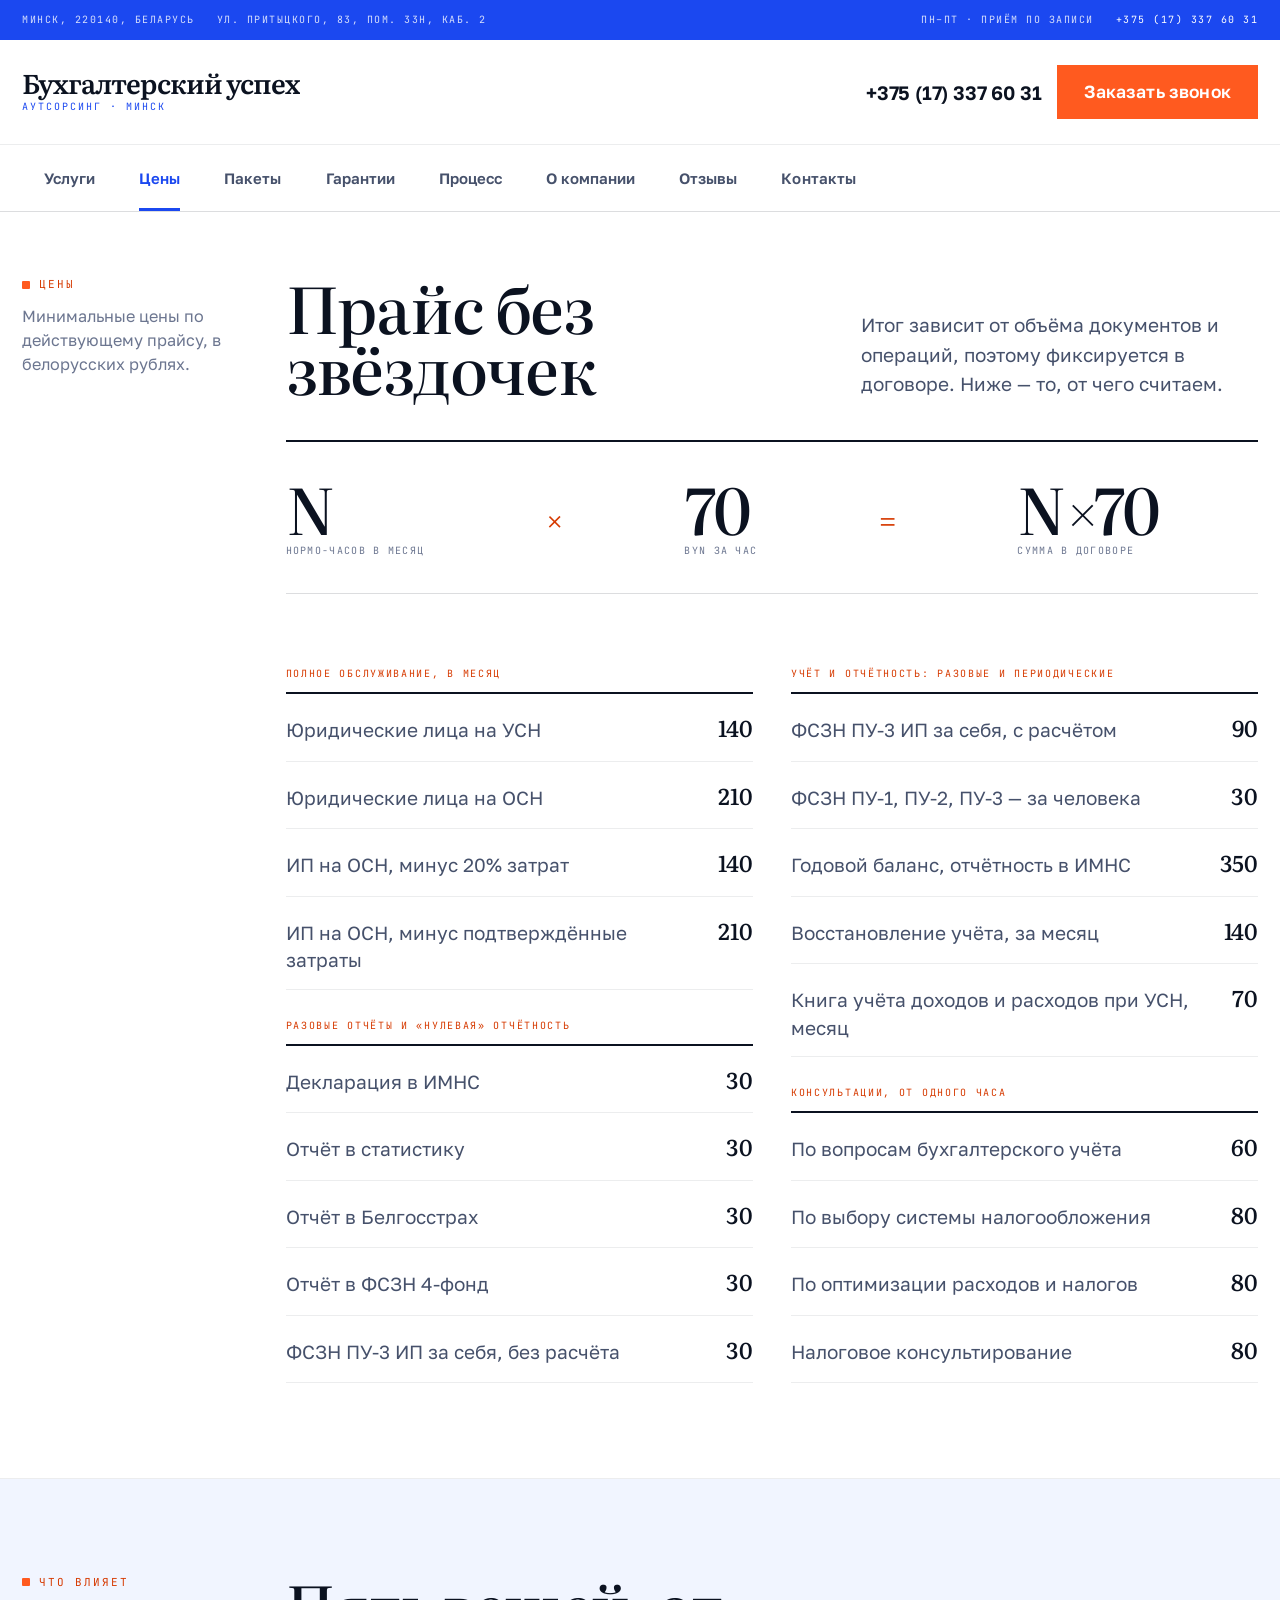
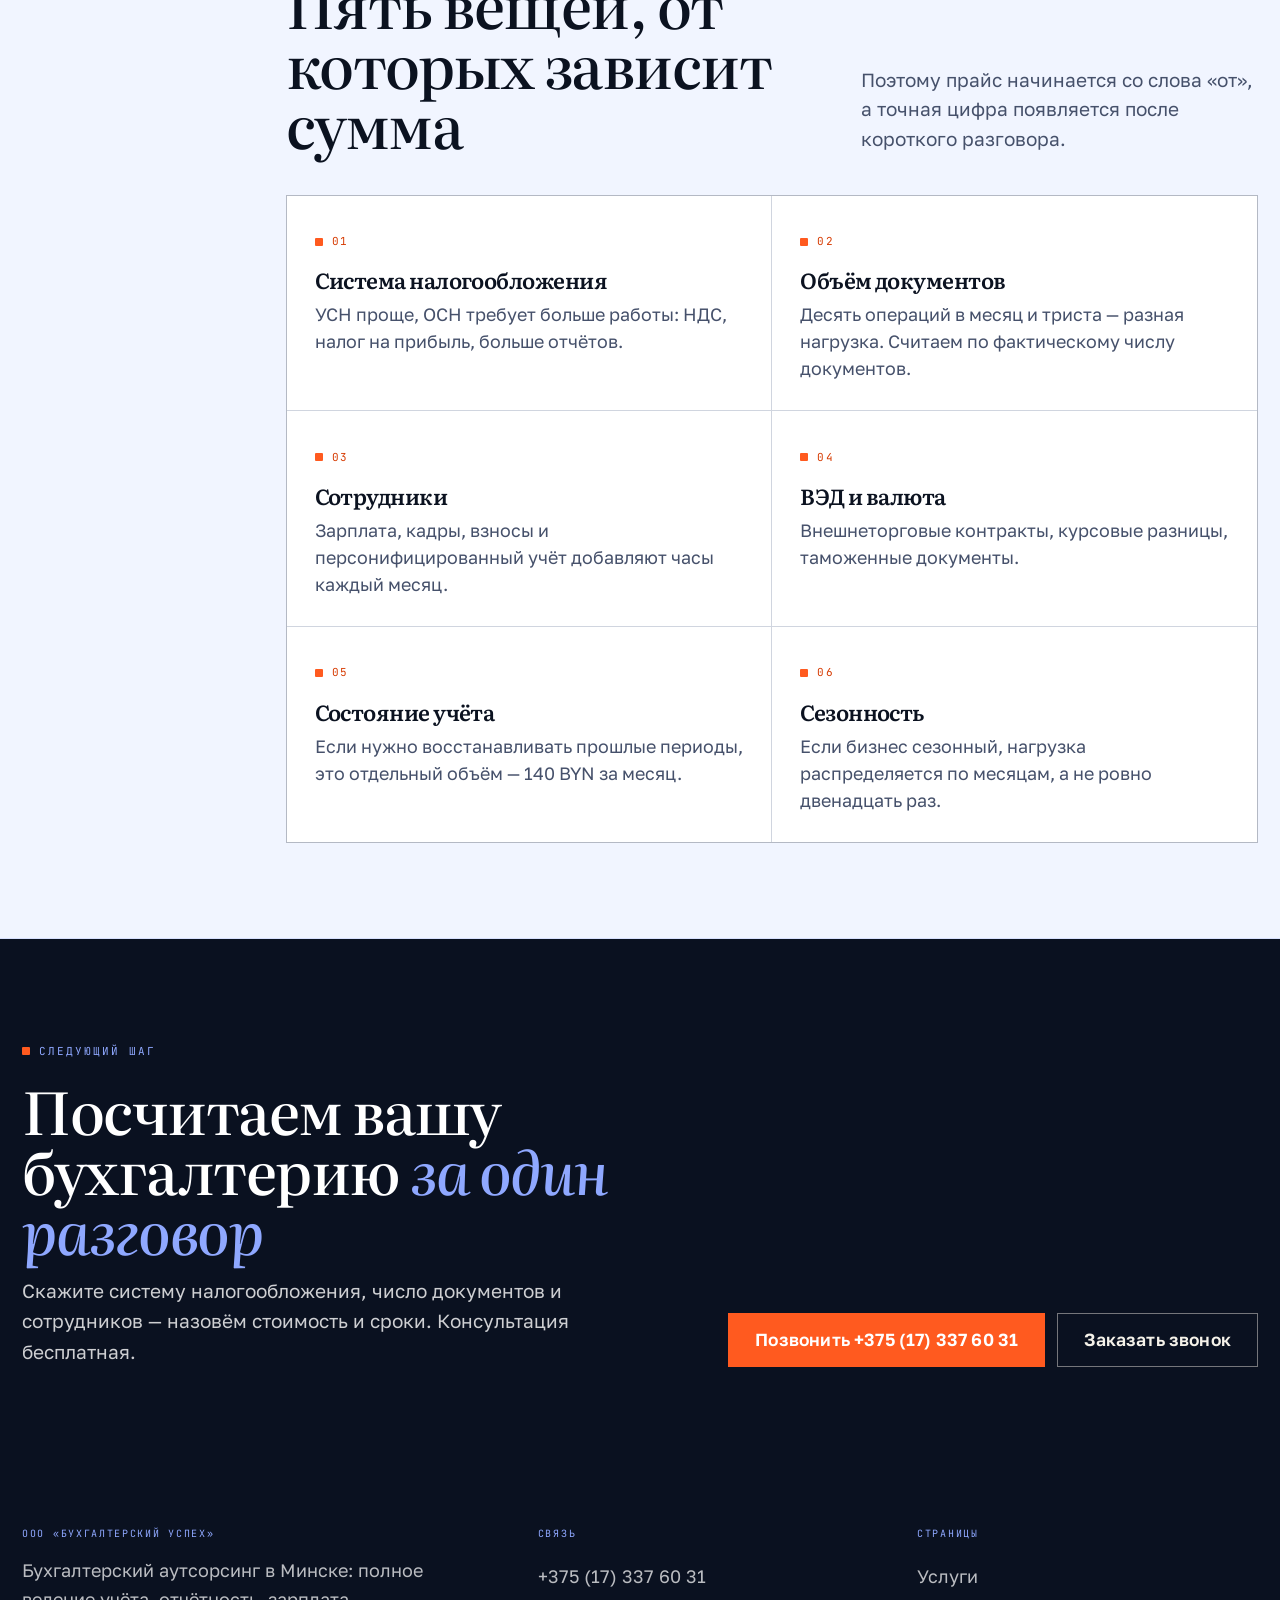
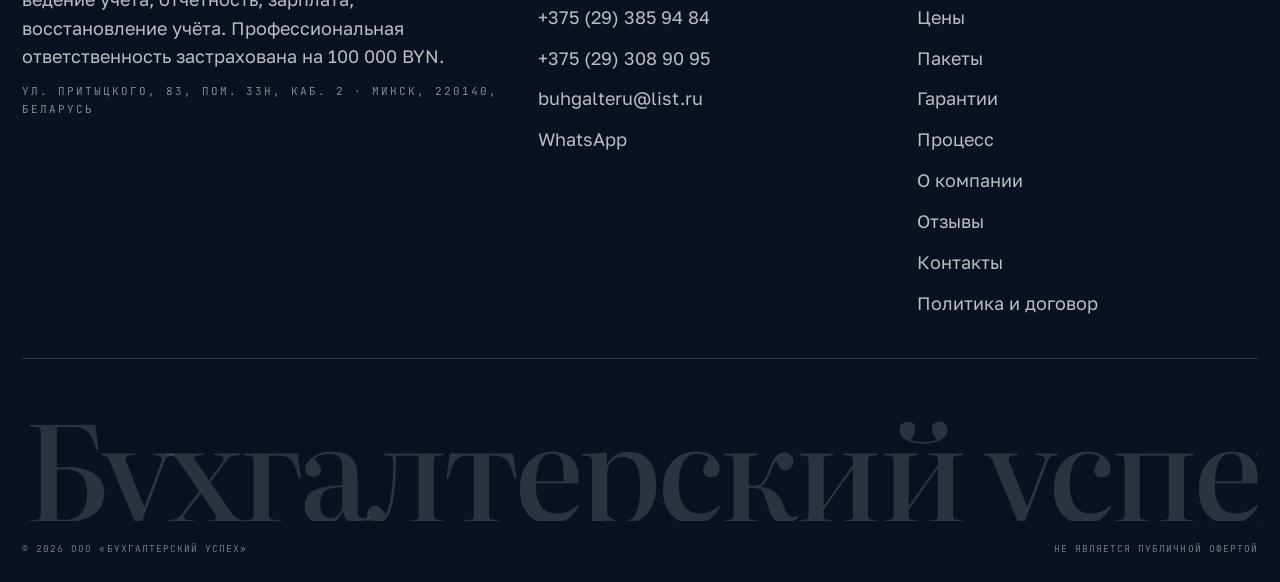
==== commit 542c4b0a: "Возврат светлой версии по просьбе клиента: откат редизайна в стиле FastAi" ====
--- a/ceny.html
+++ b/ceny.html
@@ -5,37 +5,107 @@
 <meta property="og:type" content="website"><meta property="og:locale" content="ru_BY">
 <link rel="icon" href="assets/img/favicon.svg" type="image/svg+xml">
 <link rel="preconnect" href="https://fonts.googleapis.com"><link rel="preconnect" href="https://fonts.gstatic.com" crossorigin>
-<link href="https://fonts.googleapis.com/css2?family=Space+Grotesk:wght@400;500;600;700&family=Inter:wght@400;500;600&family=JetBrains+Mono:wght@400;500&display=swap" rel="stylesheet">
+<link href="https://fonts.googleapis.com/css2?family=Literata:ital,opsz,wght@0,7..72,400;0,7..72,500;0,7..72,600;1,7..72,400;1,7..72,500&family=Golos+Text:wght@400;500;600;700&family=JetBrains+Mono:wght@400;500&display=swap" rel="stylesheet">
 <style>
-:root{--bg:#000;--bg2:#05060A;--bg3:#0B1020;--ink:#fff;--ink2:#CBD5E1;--muted:#94A3B8;
---line:rgba(255,255,255,.1);--line2:rgba(255,255,255,.07);--deep:#020617;
---blue:#22D3EE;--blue-d:#06B6D4;--blue-l:#67E8F9;--or:#A78BFA;--or-b:#C4B5FD;
---f-d:'Space Grotesk',system-ui,sans-serif;--f-t:'Inter',system-ui,sans-serif;--f-m:'JetBrains Mono',monospace}
+:root{
+--bg:#FFFFFF;--bg2:#F1F5FF;--bg3:#E4ECFF;
+--ink:#0B1220;--ink2:#46516B;--muted:#6C7690;
+--line:rgba(11,18,32,.14);--line2:rgba(11,18,32,.075);
+--deep:#0A1120;--blue:#1B48F0;--blue-d:#1233B8;--blue-l:#8FA8FF;
+--or:#D63A00;--or-b:#FF5A1F;
+--f-d:'Literata',Georgia,serif;--f-t:'Golos Text',system-ui,sans-serif;--f-m:'JetBrains Mono',monospace}
 *{box-sizing:border-box}
-html{-webkit-text-size-adjust:100%;font-size:18px;overflow-x:clip;background:#000}
-body{margin:0;background:#000;color:#fff;font-family:var(--f-t);font-size:clamp(16px,1.1vw,17px);line-height:1.65;
--webkit-font-smoothing:antialiased;overflow-x:hidden;
-background-image:linear-gradient(rgba(255,255,255,.026) 1px,transparent 1px),
-linear-gradient(90deg,rgba(255,255,255,.026) 1px,transparent 1px);background-size:64px 64px}
+html{-webkit-text-size-adjust:100%;font-size:19px;overflow-x:clip}
+body{margin:0;background:var(--bg);color:var(--ink);font-family:var(--f-t);font-size:19px;line-height:1.6;
+-webkit-font-smoothing:antialiased;overflow-x:hidden}
 body.is-locked{overflow:hidden}
 img{max-width:100%;display:block}
-a{color:inherit;text-decoration:none}p{margin:0}
-h1,h2,h3{font-family:var(--f-d);font-weight:600;margin:0;letter-spacing:-.03em;line-height:1.06;color:#fff;overflow-wrap:break-word}
-h1{font-size:clamp(2.2rem,5vw,3.85rem);line-height:1.02}
-h2{font-size:clamp(1.8rem,3.2vw,2.85rem)}
-h3{font-size:clamp(1.02rem,1.4vw,1.2rem);line-height:1.3;letter-spacing:-.01em}
-h1 em,h2 em{font-style:normal;background:linear-gradient(90deg,#60A5FA,#67E8F9 55%,#A78BFA);-webkit-background-clip:text;background-clip:text;color:transparent}
-.hdr{background:rgba(0,0,0,.72);backdrop-filter:blur(18px);-webkit-backdrop-filter:blur(18px);border-bottom:1px solid var(--line)}
-.hdr__tel{color:#E2E8F0;font-family:var(--f-m);font-size:14px}
-.btn{border-radius:999px;border:0;background:#22D3EE;color:#04121A;font-weight:600}
-.btn--acc{background:#22D3EE;color:#04121A}
-.btn--line{background:rgba(255,255,255,.05);border:1px solid rgba(255,255,255,.16);color:#fff}
-.hero{position:relative;overflow:hidden;background:#000}
-.hero__bg img{object-position:58% 45%}
-.hero h1{color:#fff}
-.hero__lead{color:#CBD5E1}
+a{color:inherit;text-decoration:none}
+p{margin:0}
+.wrap{width:min(1360px,100% - 44px);margin-inline:auto}
+.mono,.kick{font-family:var(--f-m);font-size:11px;letter-spacing:.18em;text-transform:uppercase;color:var(--muted)}
+.kick{display:inline-flex;align-items:center;gap:9px;color:var(--or)}
+.kick::before{content:"";width:8px;height:8px;background:var(--or-b);flex:none;border-radius:1px}
+h1,h2,h3{font-family:var(--f-d);font-weight:500;margin:0;letter-spacing:-.025em;line-height:1.03;overflow-wrap:break-word}
+h1{font-size:clamp(2.5rem,7vw,6.2rem);line-height:.96}
+h2{font-size:clamp(2rem,4.6vw,3.7rem);line-height:1.02}
+h3{font-size:clamp(1.12rem,1.7vw,1.44rem);line-height:1.24;font-weight:600}
+em{font-style:italic;color:var(--blue)}
+.topbar{background:var(--blue);color:rgba(255,255,255,.82);font-family:var(--f-m);font-size:10px;letter-spacing:.15em;text-transform:uppercase}
+.topbar__in{display:flex;align-items:center;gap:22px;min-height:40px;min-width:0}
+.topbar a{color:#fff}
+.topbar a:hover{text-decoration:underline}
+.topbar__sp{flex:1}
+@media (max-width:900px){.topbar{display:none}}
+.hdr{position:sticky;top:0;z-index:60;background:#fff;border-bottom:1px solid var(--line)}
+.hdr__in{display:flex;align-items:center;gap:18px;min-height:104px;min-width:0}
+.logo{display:flex;flex-direction:column;gap:3px;min-width:0;flex:0 1 auto;overflow:hidden}
+.logo b{font-family:var(--f-d);font-weight:600;font-size:1.42rem;line-height:1;letter-spacing:-.035em;white-space:nowrap}
+.logo span{font-family:var(--f-m);font-size:10px;letter-spacing:.2em;text-transform:uppercase;color:var(--blue)}
+.hdr__sp{flex:1;min-width:6px}
+.hdr__act{display:flex;align-items:center;gap:16px;flex:none}
+.hdr__tel{font-family:var(--f-t);font-weight:600;font-size:1.02rem;letter-spacing:-.01em;white-space:nowrap}
+.hdr__tel:hover{color:var(--blue)}
+.btn{display:inline-flex;align-items:center;justify-content:center;gap:10px;min-height:54px;padding:0 26px;
+background:var(--blue);color:#fff;font-family:var(--f-t);font-weight:600;font-size:.92rem;letter-spacing:.01em;
+border:1px solid var(--blue);transition:background .2s,border-color .2s,color .2s,transform .2s;cursor:pointer}
+.btn:hover{background:var(--or);border-color:var(--or);color:#fff}
+.btn--acc{background:var(--or-b);border-color:var(--or-b);color:#fff}
+.btn--acc:hover{background:var(--ink);border-color:var(--ink)}
+.btn--line{background:transparent;color:var(--ink);border-color:var(--ink)}
+.btn--line:hover{background:var(--ink);color:#fff}
+.btn--ghost{background:#fff;color:var(--ink);border-color:#fff}
+.btn--ghost:hover{background:var(--or-b);border-color:var(--or-b);color:#fff}
+.btn svg{width:16px;height:16px;stroke:currentColor;fill:none;stroke-width:1.7;flex:none}
+.burger{display:none;flex-direction:column;justify-content:center;gap:6px;width:52px;height:52px;border:1px solid var(--line);
+background:#fff;padding:0 13px;cursor:pointer;flex:none}
+.burger span{display:block;height:2px;background:var(--ink)}
+@media (max-width:1180px){.hdr__tel{display:none}.hdr__act .btn{display:none}.burger{display:flex}}
+@media (max-width:620px){.logo b{font-size:1.06rem;white-space:normal;line-height:1.1}.logo span{display:none}
+.hdr__in{min-height:82px;gap:10px}}
+.strip{border-top:1px solid var(--line2);background:#fff}
+.strip__in{display:flex;align-items:stretch;overflow-x:auto;scrollbar-width:none;min-width:0}
+.strip__in::-webkit-scrollbar{display:none;height:0}
+.strip a{flex:none;font-family:var(--f-t);font-weight:600;font-size:15px;letter-spacing:.002em;color:var(--ink2);
+padding:21px 22px;white-space:nowrap;position:relative;transition:color .2s,background .2s}
+.strip a:hover{color:var(--ink);background:var(--bg2)}
+.strip a[aria-current]{color:var(--blue)}
+.strip a[aria-current]::after{content:"";position:absolute;left:22px;right:22px;bottom:0;height:3px;background:var(--blue)}
+@media (max-width:620px){.strip a{font-size:13.5px;padding:17px 16px}.strip a[aria-current]::after{left:15px;right:15px}}
+.hero{position:relative;min-height:clamp(640px,90vh,920px);display:flex;align-items:flex-end;overflow:hidden;background:var(--deep);color:#fff}
+.hero__bg{position:absolute;inset:0}
+.hero__bg img{width:100%;height:100%;object-fit:cover}
+.hero::after{content:"";position:absolute;inset:0;background:
+linear-gradient(92deg,rgba(8,14,32,.94) 0%,rgba(8,14,32,.74) 44%,rgba(8,14,32,.06) 100%),
+linear-gradient(0deg,rgba(8,14,32,.8),rgba(8,14,32,0) 48%)}
+.hero__in{position:relative;z-index:2;width:100%;padding-block:clamp(40px,6vw,84px)}
+.hero .kick{color:#fff}
+.hero .kick::before{background:var(--or-b);width:10px;height:10px}
+.hero h1{max-width:15ch;margin-top:20px;color:#fff}
+.hero h1 em{color:var(--blue-l)}
+.hero__lead{margin-top:20px;max-width:46ch;color:rgba(255,255,255,.86);font-size:1.06rem;line-height:1.55}
+.hero__cta{display:flex;flex-wrap:wrap;gap:12px;margin-top:32px}
+.hero .btn--line{background:transparent;border-color:rgba(255,255,255,.55);color:#fff}
+.hero .btn--line:hover{background:#fff;border-color:#fff;color:var(--ink)}
+.hero__figs{display:grid;grid-template-columns:repeat(4,minmax(0,1fr));gap:0;margin-top:clamp(34px,5vw,60px);
+border-top:1px solid rgba(255,255,255,.28)}
+.hero__figs div{padding:18px 18px 0 0;border-right:1px solid rgba(255,255,255,.16);min-width:0}
+.hero__figs div:last-child{border-right:0}
+.hero__figs b{display:block;font-family:var(--f-d);font-weight:500;font-size:clamp(1.4rem,2.5vw,2.15rem);
+letter-spacing:-.03em;line-height:1;color:#fff;margin-bottom:6px}
+.hero__figs span{font-family:var(--f-m);font-size:9.5px;letter-spacing:.12em;text-transform:uppercase;color:rgba(255,255,255,.7)}
+@media (max-width:820px){.hero__figs{grid-template-columns:repeat(2,minmax(0,1fr))}
+.hero__figs div{padding:14px 12px 12px 0}.hero__figs div:nth-child(2n){border-right:0}
+.hero__figs div:nth-child(n+3){border-top:1px solid rgba(255,255,255,.16)}}
+.fbar{display:none;position:fixed;left:0;right:0;bottom:0;z-index:70;gap:3px;padding:6px 7px;
+background:var(--deep);backdrop-filter:blur(10px)}
+.fbar a{flex:1;display:flex;align-items:center;justify-content:center;gap:6px;padding:12px 3px;color:#fff;
+font-family:var(--f-t);font-weight:600;font-size:11px;letter-spacing:.02em;border:1px solid rgba(255,255,255,.2)}
+.fbar a:first-child{background:var(--blue);border-color:var(--blue)}
+.fbar svg{width:15px;height:15px;stroke:currentColor;fill:none;stroke-width:1.8}
+@media (max-width:1180px){.fbar{display:flex}body{padding-bottom:60px}}
 </style>
-<link rel="stylesheet" href="assets/css/site.v4.css">
+<link rel="stylesheet" href="assets/css/site.v3.css">
 </head><body>
 <div class="topbar"><div class="wrap topbar__in">
   <span>Минск, 220140, Беларусь</span><span>ул. Притыцкого, 83, пом. 33н, каб. 2</span><span class="topbar__sp"></span>
@@ -156,5 +226,5 @@
   <a href="viber://chat?number=%2B375293859484"><svg viewBox="0 0 24 24"><path d="M12 4c4 0 7 3 7 7a7 7 0 01-7 7c-1.6 0-3-.4-4-1.2L5 18l1-3c-.7-1-1-2.2-1-3.5C5 7 8 4 12 4z"/><path d="M10 9l2 5 2-5"/></svg>Viber</a>
   <a href="https://t.me/+375293859484" target="_blank" rel="noopener"><svg viewBox="0 0 24 24"><path d="M21 5L3 11l5 2 2 6 3-4 5 3z"/></svg>Telegram</a>
 </div>
-<script src="assets/js/main.v4.js" defer></script>
+<script src="assets/js/main.v3.js" defer></script>
 </body></html>
--- a/assets/css/site.v3.css
+++ b/assets/css/site.v3.css
@@ -0,0 +1,360 @@
+
+:root{
+--bg:#FFFFFF;--bg2:#F1F5FF;--bg3:#E4ECFF;
+--ink:#0B1220;--ink2:#46516B;--muted:#6C7690;
+--line:rgba(11,18,32,.14);--line2:rgba(11,18,32,.075);
+--deep:#0A1120;--blue:#1B48F0;--blue-d:#1233B8;--blue-l:#8FA8FF;
+--or:#D63A00;--or-b:#FF5A1F;
+--f-d:'Literata',Georgia,serif;--f-t:'Golos Text',system-ui,sans-serif;--f-m:'JetBrains Mono',monospace}
+*{box-sizing:border-box}
+html{-webkit-text-size-adjust:100%;font-size:19px;overflow-x:clip}
+body{margin:0;background:var(--bg);color:var(--ink);font-family:var(--f-t);font-size:19px;line-height:1.6;
+-webkit-font-smoothing:antialiased;overflow-x:hidden}
+body.is-locked{overflow:hidden}
+img{max-width:100%;display:block}
+a{color:inherit;text-decoration:none}
+p{margin:0}
+.wrap{width:min(1360px,100% - 44px);margin-inline:auto}
+.mono,.kick{font-family:var(--f-m);font-size:11px;letter-spacing:.18em;text-transform:uppercase;color:var(--muted)}
+.kick{display:inline-flex;align-items:center;gap:9px;color:var(--or)}
+.kick::before{content:"";width:8px;height:8px;background:var(--or-b);flex:none;border-radius:1px}
+h1,h2,h3{font-family:var(--f-d);font-weight:500;margin:0;letter-spacing:-.025em;line-height:1.03;overflow-wrap:break-word}
+h1{font-size:clamp(2.5rem,7vw,6.2rem);line-height:.96}
+h2{font-size:clamp(2rem,4.6vw,3.7rem);line-height:1.02}
+h3{font-size:clamp(1.12rem,1.7vw,1.44rem);line-height:1.24;font-weight:600}
+em{font-style:italic;color:var(--blue)}
+.topbar{background:var(--blue);color:rgba(255,255,255,.82);font-family:var(--f-m);font-size:10px;letter-spacing:.15em;text-transform:uppercase}
+.topbar__in{display:flex;align-items:center;gap:22px;min-height:40px;min-width:0}
+.topbar a{color:#fff}
+.topbar a:hover{text-decoration:underline}
+.topbar__sp{flex:1}
+@media (max-width:900px){.topbar{display:none}}
+.hdr{position:sticky;top:0;z-index:60;background:#fff;border-bottom:1px solid var(--line)}
+.hdr__in{display:flex;align-items:center;gap:18px;min-height:104px;min-width:0}
+.logo{display:flex;flex-direction:column;gap:3px;min-width:0;flex:0 1 auto;overflow:hidden}
+.logo b{font-family:var(--f-d);font-weight:600;font-size:1.42rem;line-height:1;letter-spacing:-.035em;white-space:nowrap}
+.logo span{font-family:var(--f-m);font-size:10px;letter-spacing:.2em;text-transform:uppercase;color:var(--blue)}
+.hdr__sp{flex:1;min-width:6px}
+.hdr__act{display:flex;align-items:center;gap:16px;flex:none}
+.hdr__tel{font-family:var(--f-t);font-weight:600;font-size:1.02rem;letter-spacing:-.01em;white-space:nowrap}
+.hdr__tel:hover{color:var(--blue)}
+.btn{display:inline-flex;align-items:center;justify-content:center;gap:10px;min-height:54px;padding:0 26px;
+background:var(--blue);color:#fff;font-family:var(--f-t);font-weight:600;font-size:.92rem;letter-spacing:.01em;
+border:1px solid var(--blue);transition:background .2s,border-color .2s,color .2s,transform .2s;cursor:pointer}
+.btn:hover{background:var(--or);border-color:var(--or);color:#fff}
+.btn--acc{background:var(--or-b);border-color:var(--or-b);color:#fff}
+.btn--acc:hover{background:var(--ink);border-color:var(--ink)}
+.btn--line{background:transparent;color:var(--ink);border-color:var(--ink)}
+.btn--line:hover{background:var(--ink);color:#fff}
+.btn--ghost{background:#fff;color:var(--ink);border-color:#fff}
+.btn--ghost:hover{background:var(--or-b);border-color:var(--or-b);color:#fff}
+.btn svg{width:16px;height:16px;stroke:currentColor;fill:none;stroke-width:1.7;flex:none}
+.burger{display:none;flex-direction:column;justify-content:center;gap:6px;width:52px;height:52px;border:1px solid var(--line);
+background:#fff;padding:0 13px;cursor:pointer;flex:none}
+.burger span{display:block;height:2px;background:var(--ink)}
+@media (max-width:1180px){.hdr__tel{display:none}.hdr__act .btn{display:none}.burger{display:flex}}
+@media (max-width:620px){.logo b{font-size:1.06rem;white-space:normal;line-height:1.1}.logo span{display:none}
+.hdr__in{min-height:82px;gap:10px}}
+.strip{border-top:1px solid var(--line2);background:#fff}
+.strip__in{display:flex;align-items:stretch;overflow-x:auto;scrollbar-width:none;min-width:0}
+.strip__in::-webkit-scrollbar{display:none;height:0}
+.strip a{flex:none;font-family:var(--f-t);font-weight:600;font-size:15px;letter-spacing:.002em;color:var(--ink2);
+padding:21px 22px;white-space:nowrap;position:relative;transition:color .2s,background .2s}
+.strip a:hover{color:var(--ink);background:var(--bg2)}
+.strip a[aria-current]{color:var(--blue)}
+.strip a[aria-current]::after{content:"";position:absolute;left:22px;right:22px;bottom:0;height:3px;background:var(--blue)}
+@media (max-width:620px){.strip a{font-size:13.5px;padding:17px 16px}.strip a[aria-current]::after{left:15px;right:15px}}
+.hero{position:relative;min-height:clamp(640px,90vh,920px);display:flex;align-items:flex-end;overflow:hidden;background:var(--deep);color:#fff}
+.hero__bg{position:absolute;inset:0}
+.hero__bg img{width:100%;height:100%;object-fit:cover}
+.hero::after{content:"";position:absolute;inset:0;background:
+linear-gradient(92deg,rgba(8,14,32,.94) 0%,rgba(8,14,32,.74) 44%,rgba(8,14,32,.06) 100%),
+linear-gradient(0deg,rgba(8,14,32,.8),rgba(8,14,32,0) 48%)}
+.hero__in{position:relative;z-index:2;width:100%;padding-block:clamp(40px,6vw,84px)}
+.hero .kick{color:#fff}
+.hero .kick::before{background:var(--or-b);width:10px;height:10px}
+.hero h1{max-width:15ch;margin-top:20px;color:#fff}
+.hero h1 em{color:var(--blue-l)}
+.hero__lead{margin-top:20px;max-width:46ch;color:rgba(255,255,255,.86);font-size:1.06rem;line-height:1.55}
+.hero__cta{display:flex;flex-wrap:wrap;gap:12px;margin-top:32px}
+.hero .btn--line{background:transparent;border-color:rgba(255,255,255,.55);color:#fff}
+.hero .btn--line:hover{background:#fff;border-color:#fff;color:var(--ink)}
+.hero__figs{display:grid;grid-template-columns:repeat(4,minmax(0,1fr));gap:0;margin-top:clamp(34px,5vw,60px);
+border-top:1px solid rgba(255,255,255,.28)}
+.hero__figs div{padding:18px 18px 0 0;border-right:1px solid rgba(255,255,255,.16);min-width:0}
+.hero__figs div:last-child{border-right:0}
+.hero__figs b{display:block;font-family:var(--f-d);font-weight:500;font-size:clamp(1.4rem,2.5vw,2.15rem);
+letter-spacing:-.03em;line-height:1;color:#fff;margin-bottom:6px}
+.hero__figs span{font-family:var(--f-m);font-size:9.5px;letter-spacing:.12em;text-transform:uppercase;color:rgba(255,255,255,.7)}
+@media (max-width:820px){.hero__figs{grid-template-columns:repeat(2,minmax(0,1fr))}
+.hero__figs div{padding:14px 12px 12px 0}.hero__figs div:nth-child(2n){border-right:0}
+.hero__figs div:nth-child(n+3){border-top:1px solid rgba(255,255,255,.16)}}
+.fbar{display:none;position:fixed;left:0;right:0;bottom:0;z-index:70;gap:3px;padding:6px 7px;
+background:var(--deep);backdrop-filter:blur(10px)}
+.fbar a{flex:1;display:flex;align-items:center;justify-content:center;gap:6px;padding:12px 3px;color:#fff;
+font-family:var(--f-t);font-weight:600;font-size:11px;letter-spacing:.02em;border:1px solid rgba(255,255,255,.2)}
+.fbar a:first-child{background:var(--blue);border-color:var(--blue)}
+.fbar svg{width:15px;height:15px;stroke:currentColor;fill:none;stroke-width:1.8}
+@media (max-width:1180px){.fbar{display:flex}body{padding-bottom:60px}}
+
+.band{padding:clamp(58px,7.4vw,116px) 0;border-bottom:1px solid var(--line2);background:#fff}
+.band--alt{background:var(--bg2);border-bottom:1px solid rgba(27,72,240,.12)}
+.band--blue{background:var(--blue);color:#fff;border-bottom:0}
+.band--blue .kick{color:#fff}.band--blue .kick::before{background:#fff}
+.band--blue h2,.band--blue h3{color:#fff}
+.band--blue em{color:#FFC9AE}
+.band--blue p{color:rgba(255,255,255,.86)}
+.band--blue .note{color:rgba(255,255,255,.68)}
+.band--ink{background:var(--deep);color:#fff;border-bottom:0}
+.band--ink .mono,.band--ink .kick{color:var(--blue-l)}
+.band--ink .kick::before{background:var(--or-b)}
+.band--ink p{color:rgba(255,255,255,.8)}
+.band--ink h2,.band--ink h3{color:#fff}
+.band--ink em{color:var(--blue-l)}
+.spread{display:grid;grid-template-columns:220px minmax(0,1fr);gap:clamp(20px,3.4vw,58px);align-items:start}
+.spread+.spread{margin-top:clamp(30px,4vw,60px)}
+.spread__side{position:sticky;top:132px;display:flex;flex-direction:column;gap:10px}
+@media (max-width:980px){.spread{grid-template-columns:minmax(0,1fr)}.spread__side{position:static}}
+.spread__head{display:grid;grid-template-columns:minmax(0,1.15fr) minmax(0,.85fr);gap:clamp(16px,3vw,48px);
+align-items:end;margin-bottom:clamp(24px,3.2vw,42px)}
+.spread__head p{color:var(--ink2);font-size:1rem;line-height:1.56;max-width:44ch}
+.band--ink .spread__head p,.band--blue .spread__head p{color:rgba(255,255,255,.84)}
+@media (max-width:820px){.spread__head{grid-template-columns:minmax(0,1fr)}}
+.lead{font-size:clamp(1.1rem,1.5vw,1.32rem);line-height:1.5;color:var(--ink2);max-width:56ch}
+.ribbon{background:var(--blue);color:#fff;overflow:hidden;padding:18px 0;border-bottom:0}
+.ribbon__in{display:flex;width:max-content;animation:marq 44s linear infinite;will-change:transform}
+.ribbon:hover .ribbon__in{animation-play-state:paused}
+.ribbon i{font-family:var(--f-d);font-style:italic;font-weight:500;font-size:clamp(1.2rem,2.2vw,1.9rem);
+white-space:nowrap;display:inline-flex;align-items:center;gap:26px;padding-right:26px;color:#fff}
+.ribbon i::after{content:"";width:7px;height:7px;background:var(--or-b);border-radius:50%;flex:none}
+@keyframes marq{from{transform:translateX(0)}to{transform:translateX(-50%)}}
+@media (prefers-reduced-motion: reduce){.ribbon__in{animation:none}}
+.slist{border-top:2px solid var(--ink)}
+.slist__i{display:grid;grid-template-columns:58px minmax(0,1fr) minmax(0,.92fr) 34px;gap:22px;align-items:baseline;
+padding:23px 0;border-bottom:1px solid var(--line2);transition:background .2s,padding .2s}
+.slist__i:hover{background:var(--bg2);padding-inline:14px}
+.slist__i b{font-family:var(--f-d);font-weight:600;font-size:1.12rem;letter-spacing:-.012em;line-height:1.25}
+.slist__i span{color:var(--ink2);font-size:.95rem;line-height:1.5}
+.slist__i i{font-family:var(--f-t);font-weight:600;font-size:11px;color:var(--blue);letter-spacing:.02em;font-style:normal;
+text-align:right;transform:translateX(-6px);opacity:0;transition:opacity .2s,transform .2s}
+.slist__i:hover i{opacity:1;transform:none}
+@media (max-width:860px){.slist__i{grid-template-columns:42px minmax(0,1fr);row-gap:6px}
+.slist__i span{grid-column:2}.slist__i i{display:none}}
+.figs{display:grid;grid-template-columns:repeat(4,minmax(0,1fr));border-top:2px solid var(--ink);border-bottom:1px solid var(--line)}
+.figs div{padding:26px 20px 24px 0;border-right:1px solid var(--line2);min-width:0}
+.figs div:last-child{border-right:0}
+.figs b{display:block;font-family:var(--f-d);font-weight:500;font-size:clamp(1.9rem,4.6vw,3.5rem);letter-spacing:-.035em;line-height:1;color:var(--blue)}
+.figs span{display:block;margin-top:8px;font-family:var(--f-m);font-size:10px;letter-spacing:.13em;text-transform:uppercase;color:var(--muted)}
+@media (max-width:760px){.figs{grid-template-columns:repeat(2,minmax(0,1fr))}
+.figs div{padding:18px 14px 18px 0}.figs div:nth-child(2n){border-right:0}
+.figs div:nth-child(n+3){border-top:1px solid var(--line2)}}
+.ledger{display:grid;gap:0}
+.ledger__g{font-family:var(--f-m);font-size:10px;letter-spacing:.17em;text-transform:uppercase;color:var(--or);
+padding:28px 0 10px;border-bottom:2px solid var(--ink)}
+.ledger__r{display:grid;grid-template-columns:minmax(0,1fr) auto;gap:16px;align-items:baseline;padding:15px 0;
+border-bottom:1px solid var(--line2);transition:background .2s,padding .2s}
+.ledger__r span{font-size:1rem;line-height:1.45;color:var(--ink2)}
+.ledger__r b{font-family:var(--f-d);font-weight:500;font-size:1.2rem;letter-spacing:-.01em;white-space:nowrap;text-align:right}
+.ledger__r:hover{background:var(--bg2);padding-inline:10px}
+.ledger__r:hover b{color:var(--blue)}
+.packs{display:grid;grid-template-columns:repeat(3,minmax(0,1fr));gap:1px;background:var(--line);border:1px solid var(--line)}
+.packs>div{background:#fff;padding:clamp(20px,2.4vw,30px);display:flex;flex-direction:column;gap:10px;min-width:0;
+transition:background .22s,color .22s}
+.band--alt .packs>div{background:#fff}
+.band--blue .packs{background:rgba(255,255,255,.30);border-color:rgba(255,255,255,.35)}
+.band--blue .packs>div{background:#fff}
+.band--blue .packs p,.band--blue .packs__d{color:var(--ink2)}
+.band--blue .packs>div:hover{background:var(--ink)}
+.band--blue .packs>div:hover p,.band--blue .packs>div:hover .packs__d{color:rgba(255,255,255,.82)}
+.packs>div:hover{background:var(--blue)}
+.packs>div:hover *{color:#fff}
+.packs>div:hover .packs__n{color:#FFC9AE}
+.packs__n{font-family:var(--f-m);font-size:10px;letter-spacing:.16em;text-transform:uppercase;color:var(--or)}
+.packs__t{font-family:var(--f-d);font-weight:600;font-size:1.18rem;letter-spacing:-.015em}
+.packs__p{font-family:var(--f-d);font-weight:500;font-size:clamp(2rem,3.6vw,2.7rem);letter-spacing:-.04em;line-height:1;color:var(--blue)}
+.packs__p small{font-family:var(--f-m);font-size:9.5px;letter-spacing:.12em;text-transform:uppercase;color:var(--muted);
+display:block;margin-top:6px}
+.packs__d{font-size:.92rem;line-height:1.5;color:var(--ink2);margin-top:2px}
+@media (max-width:900px){.packs{grid-template-columns:repeat(2,minmax(0,1fr))}}
+@media (max-width:620px){.packs{grid-template-columns:minmax(0,1fr)}}
+.claim{display:grid;grid-template-columns:minmax(0,1.05fr) minmax(0,.95fr);gap:clamp(20px,4vw,64px);align-items:center}
+.claim__num{font-family:var(--f-d);font-weight:500;font-size:clamp(3rem,10.5vw,8.6rem);line-height:.84;letter-spacing:-.05em;
+color:#fff;display:block}
+.claim__num small{display:block;font-family:var(--f-m);font-size:clamp(11px,1.1vw,13px);color:var(--blue-l);margin-top:18px;letter-spacing:.16em;text-transform:uppercase}
+.claim ul{list-style:none;padding:0;margin:0;display:grid;gap:14px}
+.claim li{display:grid;grid-template-columns:22px minmax(0,1fr);gap:12px;font-size:.98rem;color:rgba(255,255,255,.84);line-height:1.5}
+.claim li svg{width:22px;height:22px;stroke:var(--or-b);fill:none;stroke-width:2.2;margin-top:2px}
+@media (max-width:860px){.claim{grid-template-columns:minmax(0,1fr)}}
+.stamp{width:clamp(120px,15vw,176px);height:clamp(120px,15vw,176px);color:var(--blue-l);opacity:.95;
+transform:rotate(-9deg);margin-top:26px}
+.stamp text{font-family:var(--f-m);font-size:9px;letter-spacing:.18em;text-transform:uppercase;fill:currentColor}
+.plate{position:relative;overflow:hidden;background:var(--deep)}
+.plate img{width:100%;height:clamp(300px,50vw,580px);object-fit:cover}
+.plate__cap{position:absolute;left:0;right:0;bottom:0;padding:clamp(20px,3vw,40px) 0;
+background:linear-gradient(0deg,rgba(8,14,32,.9),rgba(8,14,32,0));color:#fff}
+.plate__cap .wrap{display:flex;justify-content:space-between;align-items:end;gap:20px;flex-wrap:wrap}
+.plate__cap p{font-family:var(--f-d);font-style:italic;font-size:clamp(1.1rem,2vw,1.65rem);max-width:34ch;margin:0;color:#fff}
+.plate__cap span{font-family:var(--f-m);font-size:10px;letter-spacing:.14em;text-transform:uppercase;color:rgba(255,255,255,.72)}
+.quote{background:#fff;border:1px solid var(--line);padding:clamp(18px,2.2vw,26px);margin:0;display:flex;flex-direction:column;gap:14px;
+transition:border-color .2s,transform .2s}
+.quote:hover{border-color:var(--blue);transform:translateY(-2px)}
+.quote p{font-family:var(--f-d);font-size:1rem;line-height:1.55;color:var(--ink2);margin:0}
+.quote q{quotes:"«" "»"}
+.quote b{font-family:var(--f-t);font-weight:600;font-size:.95rem;color:var(--ink)}
+.quote small{font-family:var(--f-m);font-size:10px;letter-spacing:.1em;text-transform:uppercase;color:var(--muted)}
+.quotes{display:grid;grid-template-columns:repeat(3,minmax(0,1fr));gap:clamp(16px,2.4vw,28px)}
+@media (max-width:900px){.quotes{grid-template-columns:minmax(0,1fr)}}
+.calc{display:grid;gap:20px;border:1px solid var(--line);padding:clamp(20px,3vw,36px);background:#fff}
+.calc__top{display:flex;justify-content:space-between;gap:18px;flex-wrap:wrap;align-items:baseline}
+.calc__val{font-family:var(--f-d);font-weight:500;font-size:clamp(2.2rem,5.6vw,3.9rem);letter-spacing:-.04em;line-height:.95;color:var(--blue)}
+.calc__val small{font-family:var(--f-m);font-size:10px;letter-spacing:.12em;text-transform:uppercase;color:var(--muted);margin-left:8px}
+.calc input[type=range]{width:100%;-webkit-appearance:none;appearance:none;height:3px;background:var(--bg3);outline:none;margin:8px 0}
+.calc input[type=range]::-webkit-slider-thumb{-webkit-appearance:none;width:26px;height:26px;border-radius:50%;
+background:var(--blue);border:3px solid #fff;box-shadow:0 0 0 1px var(--blue);cursor:pointer}
+.calc input[type=range]::-moz-range-thumb{width:22px;height:22px;border-radius:50%;background:var(--blue);
+border:3px solid #fff;cursor:pointer}
+.calc__hint{font-size:.96rem;color:var(--ink2);margin:0;min-height:1.5em}
+.calc__grid{display:grid;grid-template-columns:repeat(3,minmax(0,1fr));gap:1px;background:var(--line);border:1px solid var(--line)}
+@media (max-width:700px){.calc__grid{grid-template-columns:repeat(2,minmax(0,1fr))}}
+.calc__p{background:#fff;padding:14px 16px;display:grid;gap:3px;transition:background .2s}
+.calc__p b{font-family:var(--f-d);font-size:1rem;font-weight:600;letter-spacing:-.01em}
+.calc__p span{font-family:var(--f-m);font-size:11px;color:var(--muted)}
+.calc__p.is-near{background:var(--bg2)}
+.calc__p.is-near span{color:var(--blue)}
+.formula{display:grid;grid-template-columns:auto auto auto auto auto;gap:clamp(8px,1.6vw,22px);align-items:center;
+border-top:2px solid var(--ink);border-bottom:1px solid var(--line);padding:clamp(20px,3vw,34px) 0;min-width:0}
+.formula b{font-family:var(--f-d);font-weight:500;font-size:clamp(1.9rem,5vw,3.6rem);line-height:1;letter-spacing:-.045em;color:var(--ink)}
+.formula i{font-family:var(--f-d);font-style:italic;font-size:clamp(1.2rem,2.6vw,2rem);color:var(--or);font-style:normal}
+.formula span{font-family:var(--f-m);font-size:10px;letter-spacing:.13em;text-transform:uppercase;color:var(--muted);line-height:1.6;display:block}
+@media (max-width:700px){.formula{grid-template-columns:auto auto;justify-content:start;row-gap:16px}}
+.chk{display:grid;grid-template-columns:minmax(0,1.1fr) minmax(0,.9fr);gap:clamp(18px,3.4vw,48px);align-items:start}
+.chk__list{display:grid;gap:0;border-top:2px solid var(--ink)}
+.chk__list label{display:flex;gap:14px;align-items:flex-start;padding:16px 0;border-bottom:1px solid var(--line2);
+cursor:pointer;font-size:.98rem;line-height:1.5;transition:padding .2s,color .2s}
+.chk__list label:hover{padding-inline:10px;color:var(--blue)}
+.chk__list input{width:24px;height:24px;flex:none;margin:0;accent-color:var(--blue)}
+.chk__out{border:1px solid var(--line);padding:clamp(20px,2.6vw,30px);display:grid;gap:12px;background:var(--bg2)}
+.chk__score{font-family:var(--f-d);font-weight:500;font-size:clamp(2.1rem,5vw,3.1rem);line-height:1;letter-spacing:-.04em;color:var(--blue)}
+.chk__title{font-family:var(--f-d);font-weight:600;font-size:1.2rem;color:var(--ink);line-height:1.26}
+.chk__text{font-size:.95rem;color:var(--ink2);line-height:1.55;margin:0;min-height:4.6em}
+.chk__out .btn{justify-self:start}
+@media (max-width:900px){.chk{grid-template-columns:minmax(0,1fr)}}
+.faq{border-top:2px solid var(--ink)}
+.faq__i{border-bottom:1px solid var(--line2)}
+.faq__q{width:100%;text-align:left;background:none;border:0;color:var(--ink);font-family:var(--f-d);font-weight:600;
+font-size:clamp(1.02rem,1.5vw,1.24rem);letter-spacing:-.01em;padding:21px 50px 21px 0;position:relative;cursor:pointer;line-height:1.3}
+.faq__q:hover{color:var(--blue)}
+.faq__q::after{content:"";position:absolute;right:10px;top:28px;width:15px;height:2px;background:var(--blue)}
+.faq__q::before{content:"";position:absolute;right:16px;top:22px;width:2px;height:15px;background:var(--blue);
+transition:transform .25s,opacity .25s}
+.faq__q[aria-expanded="true"]::before{transform:rotate(90deg);opacity:0}
+.faq__a{display:none;padding:0 0 24px;color:var(--ink2);font-size:.98rem;line-height:1.6;max-width:72ch}
+.faq__i.is-open .faq__a{display:block}
+.form{display:grid;gap:16px;max-width:620px}
+.form label{display:grid;gap:8px;font-family:var(--f-m);font-size:10px;letter-spacing:.15em;text-transform:uppercase;color:var(--muted)}
+.form input,.form select,.form textarea{width:100%;min-width:0;font-family:var(--f-t);font-size:1rem;padding:15px 16px;
+border:1px solid var(--line);background:#fff;color:var(--ink);border-radius:0}
+.form textarea{min-height:110px;resize:vertical}
+.form input:focus,.form select:focus,.form textarea:focus{outline:2px solid var(--blue);outline-offset:1px;border-color:var(--blue)}
+.note{font-size:.85rem;color:var(--muted);line-height:1.5}
+.formout{font-family:var(--f-m);font-size:11px;letter-spacing:.06em;color:var(--blue);min-height:1.2em;margin:0}
+.cbox{display:grid;grid-template-columns:repeat(2,minmax(0,1fr));gap:1px;background:var(--line);border:1px solid var(--line)}
+.cbox>div{background:#fff;padding:clamp(18px,2.2vw,28px);min-width:0;transition:background .2s}
+.cbox>div:hover{background:var(--bg2)}
+.cbox h3{margin-bottom:8px}
+.cbox p{font-size:.94rem;line-height:1.52;color:var(--ink2)}
+@media (max-width:760px){.cbox{grid-template-columns:minmax(0,1fr)}}
+.steps{border-top:2px solid var(--ink)}
+.step{display:grid;grid-template-columns:66px minmax(0,1.05fr) minmax(0,1.5fr) auto;gap:20px;align-items:baseline;
+padding:25px 0;border-bottom:1px solid var(--line2)}
+.step b{font-family:var(--f-d);font-weight:600;font-size:1.1rem;letter-spacing:-.012em}
+.step span{color:var(--ink2);font-size:.95rem;line-height:1.5}
+.step i{font-family:var(--f-t);font-weight:600;font-size:11px;letter-spacing:.02em;color:var(--blue);font-style:normal;white-space:nowrap}
+@media (max-width:860px){.step{grid-template-columns:42px minmax(0,1fr);row-gap:6px}
+.step span{grid-column:2}.step i{grid-column:2;white-space:normal}}
+.divphoto{display:grid;grid-template-columns:minmax(0,1fr) minmax(0,1fr);align-items:center;gap:clamp(20px,4vw,60px)}
+.divphoto img{width:100%;height:clamp(280px,36vw,520px);object-fit:cover}
+.divphoto figcaption{font-family:var(--f-m);font-size:10px;letter-spacing:.13em;text-transform:uppercase;color:var(--muted);padding-top:12px}
+@media (max-width:900px){.divphoto{grid-template-columns:minmax(0,1fr)}}
+.cta{display:grid;grid-template-columns:minmax(0,1fr) auto;gap:26px;align-items:end}
+.cta h2{max-width:22ch}
+.cta__act{display:flex;flex-wrap:wrap;gap:12px}
+@media (max-width:860px){.cta{grid-template-columns:minmax(0,1fr)}}
+footer{background:var(--deep);color:rgba(255,255,255,.72);padding:clamp(44px,5vw,76px) 0 26px;font-size:.95rem}
+footer a:hover{color:#fff}
+.foot__grid{display:grid;grid-template-columns:minmax(0,1.4fr) minmax(0,1fr) minmax(0,1fr);gap:clamp(20px,3vw,44px);
+padding-bottom:34px;border-bottom:1px solid rgba(255,255,255,.16)}
+footer b{display:block;font-family:var(--f-m);font-size:10px;letter-spacing:.17em;text-transform:uppercase;
+color:var(--blue-l);margin-bottom:14px;font-weight:400}
+footer .lnk{display:block;padding:6px 0}
+.foot__word{font-family:var(--f-d);font-weight:500;font-size:clamp(2.1rem,10.4vw,8.4rem);line-height:.86;letter-spacing:-.045em;
+color:rgba(255,255,255,.14);white-space:nowrap;overflow:hidden;padding-top:clamp(24px,4vw,48px)}
+.foot__bot{display:flex;flex-wrap:wrap;gap:10px;justify-content:space-between;padding-top:20px;
+font-family:var(--f-m);font-size:9.5px;letter-spacing:.11em;text-transform:uppercase;color:rgba(255,255,255,.44)}
+@media (max-width:860px){.foot__grid{grid-template-columns:minmax(0,1fr)}}
+.drawer{position:fixed;inset:0;z-index:100;background:rgba(8,14,32,.55);display:none;backdrop-filter:blur(3px)}
+.drawer[data-open="true"]{display:block}
+.drawer__inner{position:absolute;inset:0;background:#fff;padding:22px;display:flex;flex-direction:column;overflow-y:auto}
+.drawer__top{display:flex;align-items:center;justify-content:space-between;margin-bottom:10px}
+.drawer__close{width:52px;height:52px;border:1px solid var(--line);background:#fff;cursor:pointer;position:relative;flex:none}
+.drawer__close::before,.drawer__close::after{content:"";position:absolute;left:50%;top:50%;width:20px;height:2px;background:var(--ink)}
+.drawer__close::before{transform:translate(-50%,-50%) rotate(45deg)}
+.drawer__close::after{transform:translate(-50%,-50%) rotate(-45deg)}
+.dl{display:block;font-family:var(--f-d);font-weight:600;font-size:1.42rem;letter-spacing:-.02em;padding:16px 0;
+border-bottom:1px solid var(--line2)}
+.dl[aria-current]{color:var(--blue)}
+.drawer .btn{margin-top:20px;width:100%}
+.drawer .btn+.btn{margin-top:10px}
+@media (prefers-reduced-motion: no-preference){
+.hero .kick,.hero h1,.hero__lead,.hero__cta,.hero__figs{animation:rise .78s cubic-bezier(.2,.7,.2,1) both}
+.hero h1{animation-delay:.06s}.hero__lead{animation-delay:.12s}.hero__cta{animation-delay:.18s}.hero__figs{animation-delay:.24s}}
+@keyframes rise{from{opacity:0;transform:translateY(16px)}to{opacity:1;transform:none}}
+@media (prefers-reduced-motion: reduce){.hero .kick,.hero h1,.hero__lead,.hero__cta,.hero__figs{animation:none}}
+
+@media (max-width:760px){.cols2{grid-template-columns:minmax(0,1fr)!important}}
+
+/* --- светлый раскол героя: текст на белом, фото справа --- */
+.hero{position:relative;background:var(--bg);border-bottom:1px solid var(--line);overflow:hidden;padding:0}
+.hero__bg{position:absolute;top:0;right:0;bottom:0;left:auto;width:46%;height:100%;background:var(--bg2)}
+.hero__bg img{width:100%;height:100%;object-fit:cover}
+.hero__bg::after{content:"";position:absolute;inset:0;background:linear-gradient(90deg,rgba(255,255,255,.45),rgba(255,255,255,0) 36%);pointer-events:none}
+.hero__scrim{display:none}
+.hero__in{position:relative;z-index:2;max-width:none;margin:0;display:block;
+  padding:clamp(34px,5vw,74px) calc(46% + 30px) clamp(26px,3vw,42px) max(22px,calc((100vw - 1340px) / 2))}
+.hero h1{color:var(--ink);margin:18px 0 0;max-width:19ch}
+.hero__lead{color:var(--ink2);margin-top:20px;max-width:46ch}
+.hero__cta{margin-top:26px}
+.hero__figs{margin-top:clamp(26px,3.4vw,44px);display:grid;grid-template-columns:repeat(4,minmax(0,1fr));
+  gap:0;border-top:1px solid var(--line);padding-top:18px}
+.hero__figs>div{padding-right:16px;min-width:0}
+.hero__figs>div+div{border-left:1px solid var(--line);padding-left:18px}
+.hero__figs b{color:var(--blue)}
+.hero__figs span{color:var(--muted)}
+
+@media (max-width:1020px){
+.hero{display:flex;flex-direction:column}
+.hero__in{order:1;padding:30px 22px 26px}
+.hero__bg{order:2;position:relative;width:auto;height:46vh;min-height:260px;max-height:400px;inset:auto}
+.hero__bg::after{display:none}
+.hero h1{max-width:none}
+.hero__figs{grid-template-columns:repeat(2,minmax(0,1fr));row-gap:14px}
+.hero__figs>div:nth-child(odd){border-left:0;padding-left:0}
+.hero__figs>div:nth-child(3),.hero__figs>div:nth-child(4){border-top:1px solid var(--line2);padding-top:12px}
+}
+
+/* --- уплотнение героя и выравнивание на планшете --- */
+.hero{align-items:stretch}
+.hero__in{padding-top:clamp(28px,3.6vw,54px);padding-bottom:clamp(20px,2.2vw,32px)}
+.hero h1{font-size:clamp(2.3rem,4.5vw,3.8rem);line-height:1.02}
+.hero__lead{margin-top:16px;font-size:clamp(16.5px,1.15vw,19px);line-height:1.55}
+.hero__cta{margin-top:22px}
+.hero__figs{margin-top:clamp(20px,2.4vw,32px);padding-top:14px}
+@media (max-width:1020px){
+.hero__bg{width:100%;align-self:stretch}
+.hero__in{width:100%}
+.hero h1{font-size:clamp(2.1rem,7vw,3.2rem)}
+}
+
+/* --- убираем тёмную подложку старого героя (псевдоэлементы с градиентом) --- */
+.hero::before,.hero::after,.hero__in::before,.hero__in::after{display:none!important;content:none!important;background:none!important}
+.hero__in{background:transparent!important}
